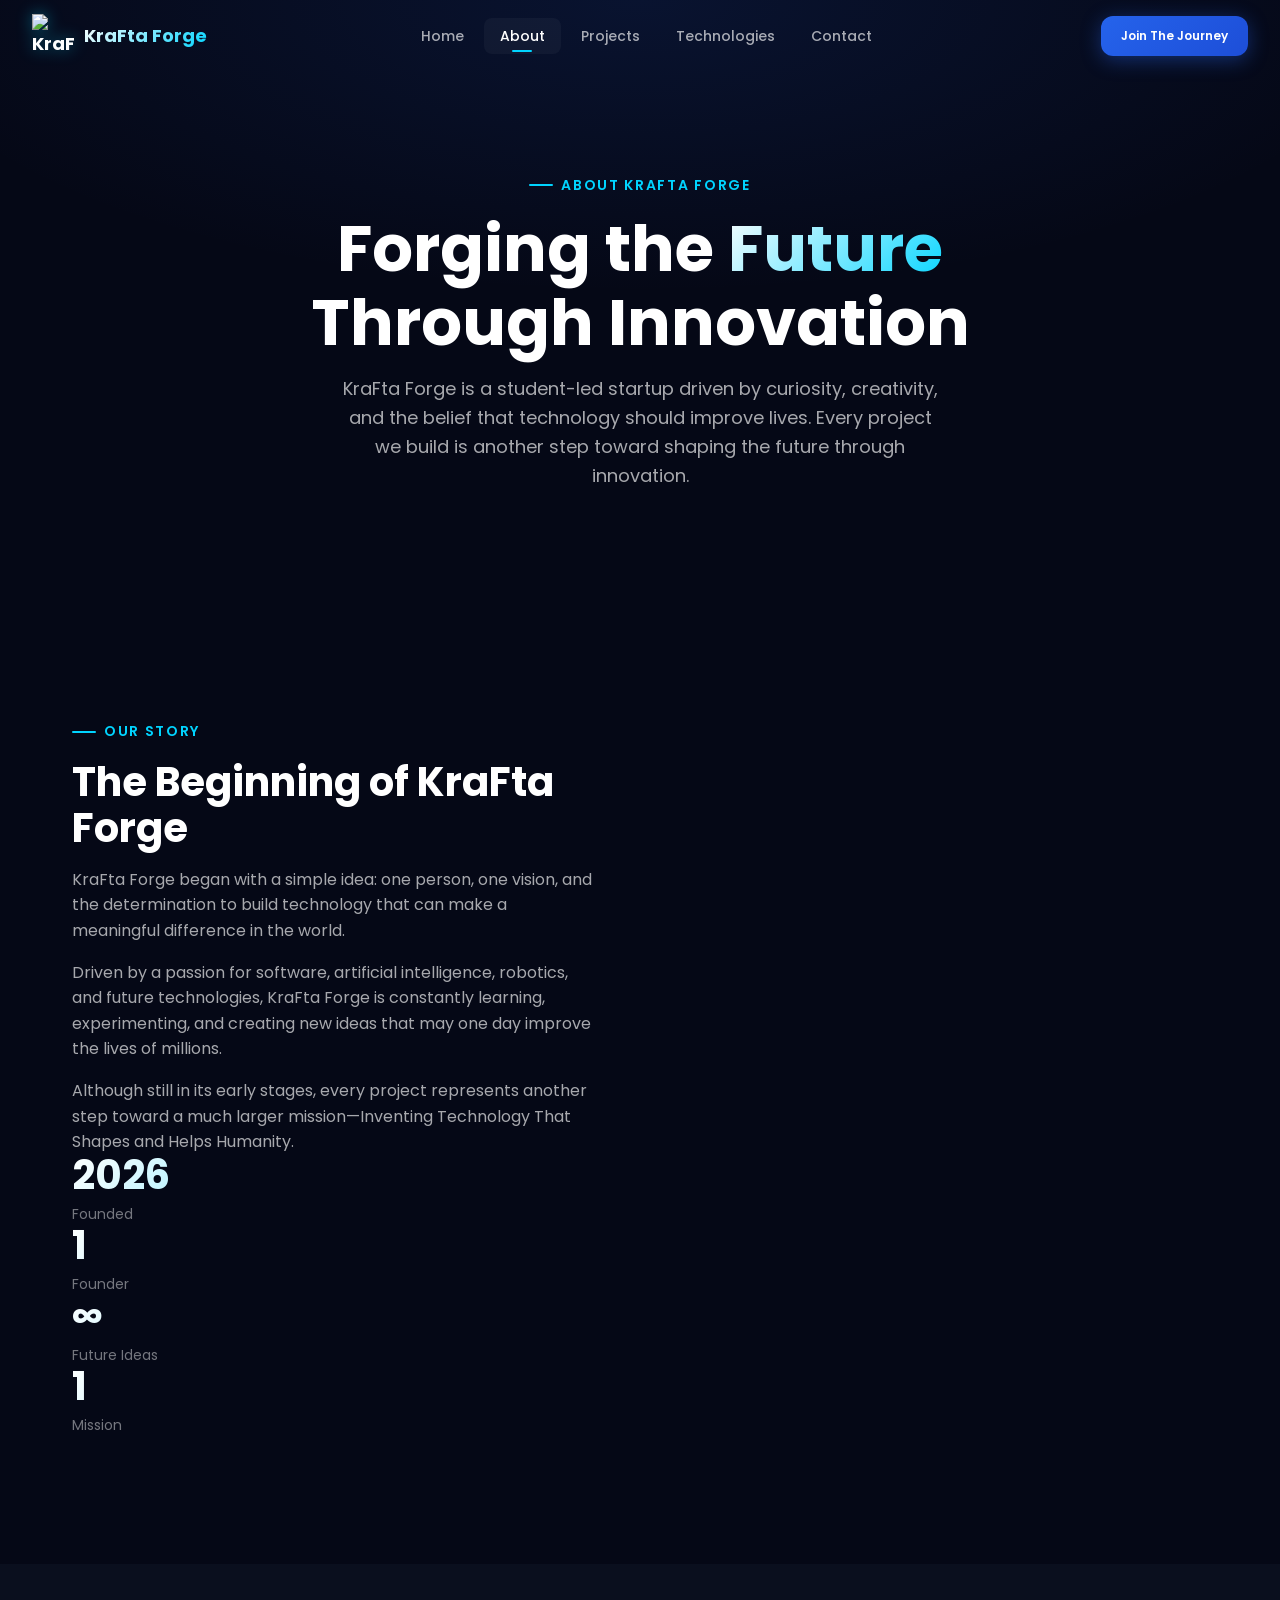
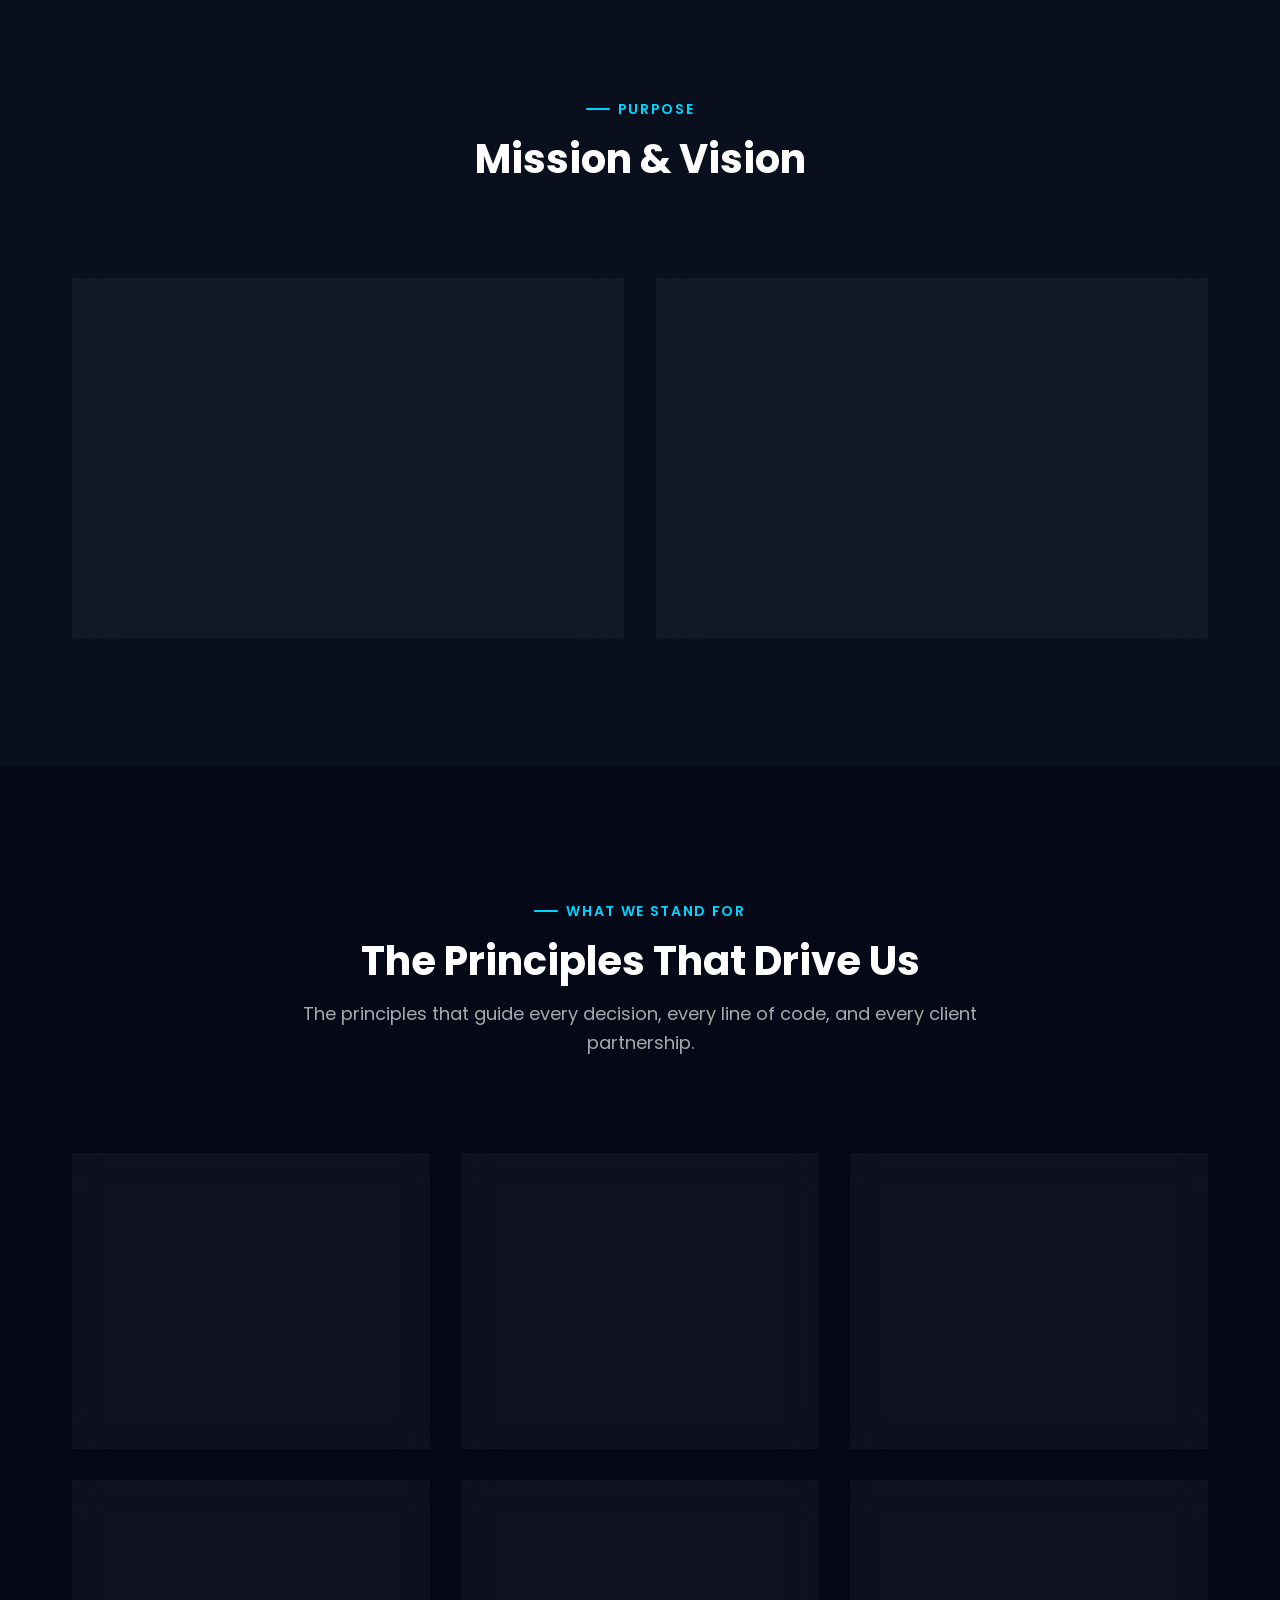
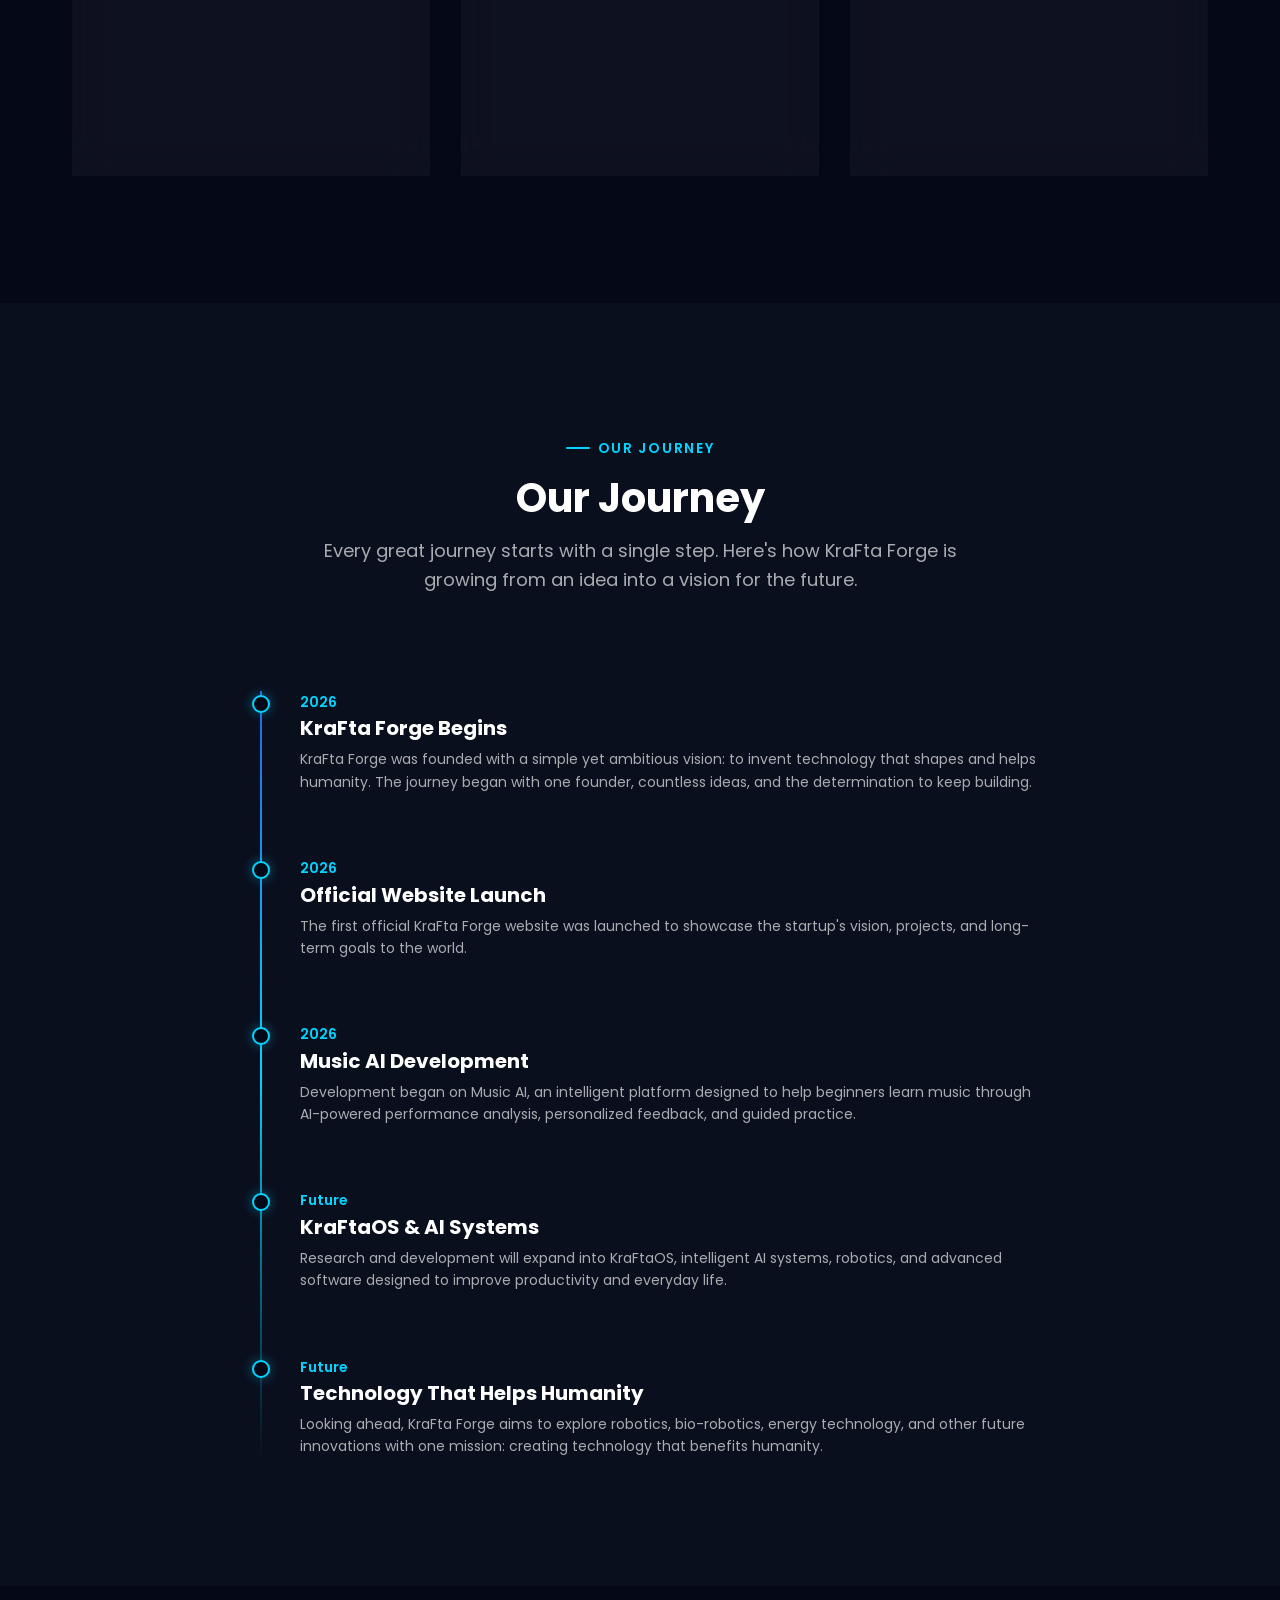
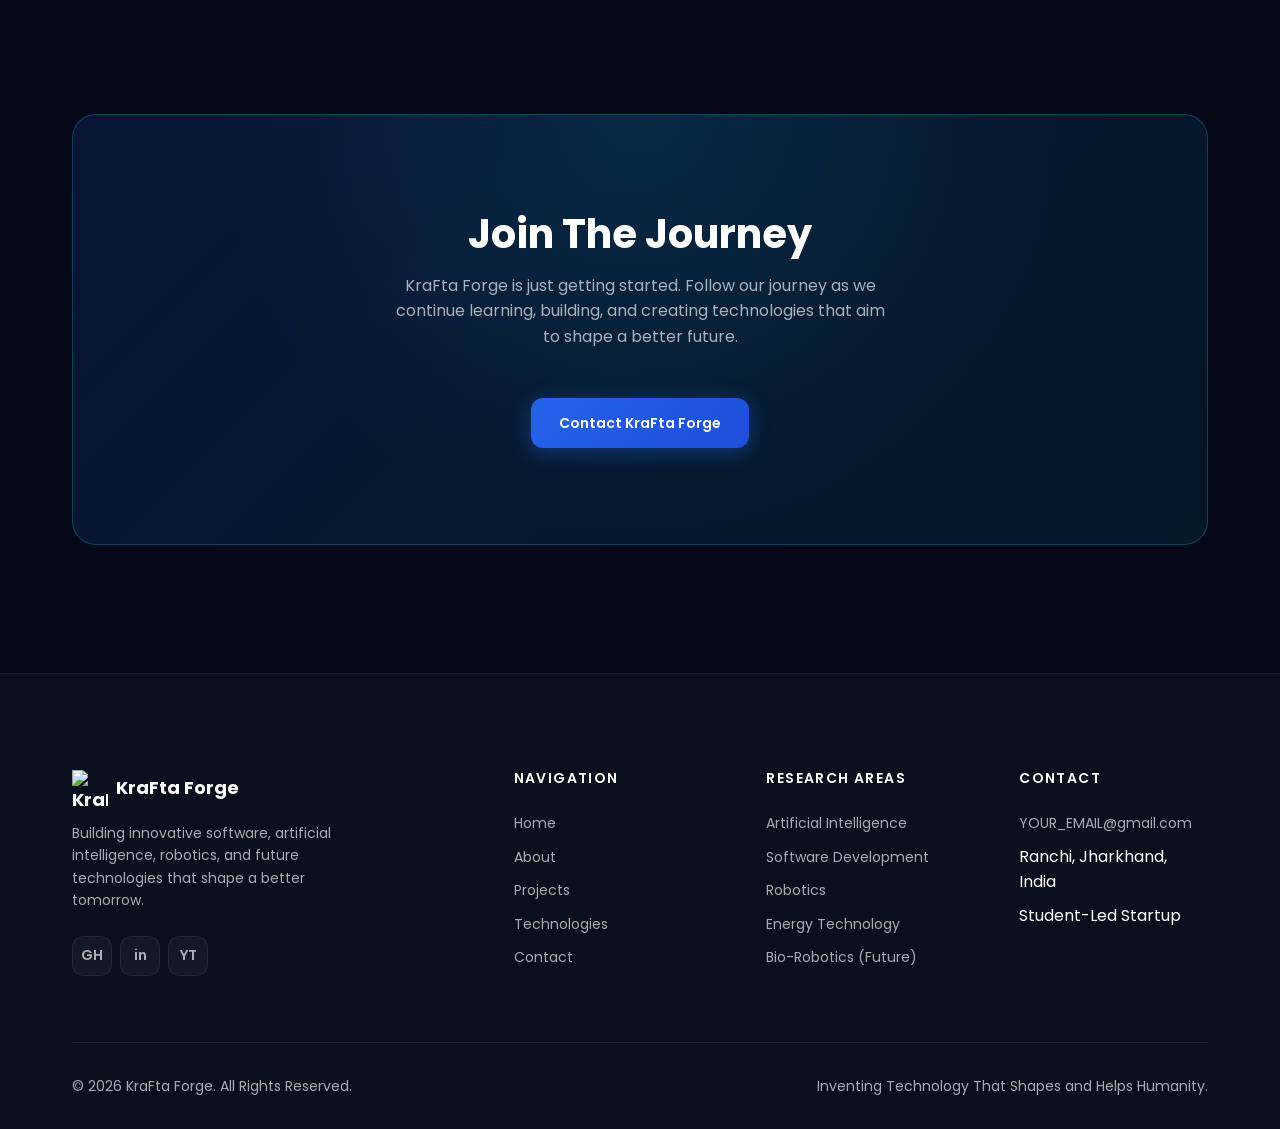
==== about.html @ c2e99515 "Add files via upload" ====
<!DOCTYPE html>
<html lang="en">
<head>
  <meta charset="UTF-8">
  <meta name="viewport" content="width=device-width, initial-scale=1.0">
  <meta name="description" content="Learn about KraFta Forge — our mission, vision, values, and the journey behind one of the most ambitious technology startups shaping the future.">
  <meta name="theme-color" content="#050816">
  <title>About Us — KraFta Forge</title>
  <link rel="preconnect" href="https://fonts.googleapis.com">
  <link rel="preconnect" href="https://fonts.gstatic.com" crossorigin>
  <link href="https://fonts.googleapis.com/css2?family=Poppins:wght@300;400;500;600;700;800&display=swap" rel="stylesheet">
  <link rel="icon" type="image/png" href="images/logo.png">
  <link rel="stylesheet" href="style.css">
</head>
<body class="no-scroll">

  <div class="loader" role="status" aria-label="Loading">
    <img src="images/logo.png" alt="" class="loader__logo" width="80" height="80">
    <div class="loader__bar"><div class="loader__bar-fill"></div></div>
    <span class="loader__text">Initializing</span>
  </div>

  <a href="#main-content" class="skip-link">Skip to main content</a>

  <header>
    <nav class="nav" aria-label="Main navigation">
      <div class="nav__inner">
        <a href="index.html" class="nav__logo" aria-label="KraFta Forge Home">
          <img src="images/logo.png" alt="KraFta Forge logo" width="44" height="44">
          <span class="nav__logo-text">KraFta Forge</span>
        </a>
        <ul class="nav__links" role="list">
          <li><a href="index.html" class="nav__link">Home</a></li>
          <li><a href="about.html" class="nav__link">About</a></li>
          <li><a href="projects.html" class="nav__link">Projects</a></li>
          <li><a href="technologies.html" class="nav__link">Technologies</a></li>
          <li><a href="contact.html" class="nav__link">Contact</a></li>
        </ul>
        <a href="contact.html" class="btn btn--primary btn--sm nav__cta">Join The Journey</a>
        <button class="nav__toggle" aria-label="Toggle navigation menu" aria-expanded="false">
          <span class="nav__toggle-bar"></span>
          <span class="nav__toggle-bar"></span>
          <span class="nav__toggle-bar"></span>
        </button>
      </div>
      <div class="nav__mobile" aria-hidden="true">
        <a href="index.html" class="nav__mobile-link">Home</a>
        <a href="about.html" class="nav__mobile-link">About</a>
        <a href="projects.html" class="nav__mobile-link">Projects</a>
        <a href="technologies.html" class="nav__mobile-link">Technologies</a>
        <a href="contact.html" class="nav__mobile-link">Contact</a>
      </div>
    </nav>
  </header>

  <main id="main-content">

    <!-- Page Hero -->
    <section class="page-hero">
      <div class="page-hero__bg" aria-hidden="true"></div>
      <div class="container">
        <span class="section-label reveal">About KraFta Forge</span>
        <h1 class="reveal">
Forging the <span class="text-gradient">Future</span><br>Through Innovation</h1>
        <p class="reveal">KraFta Forge is a student-led startup driven by curiosity, creativity, and the belief that technology should improve lives. Every project we build is another step toward shaping the future through innovation.</p>
      </div>
    </section>

    <!-- Company Story -->
    <section class="section">
      <div class="container">
        <div class="grid grid--2" style="align-items: center; gap: var(--space-4xl);">
          <div class="reveal-left">
            <span class="section-label">Our Story</span>
            <h2>The Beginning of KraFta Forge</h2>
            <p style="margin-top: var(--space-md);">
KraFta Forge began with a simple idea: one person, one vision, and the determination to build technology that can make a meaningful difference in the world.
</p>

<p style="margin-top: var(--space-md);">
Driven by a passion for software, artificial intelligence, robotics, and future technologies, KraFta Forge is constantly learning, experimenting, and creating new ideas that may one day improve the lives of millions.
</p>

<p style="margin-top: var(--space-md);">
Although still in its early stages, every project represents another step toward a much larger mission—Inventing Technology That Shapes and Helps Humanity.
</p>
          <div>
<div class="stat-item__value">2026</div>
<div class="stat-item__label">Founded</div>
</div>

<div>
<div class="stat-item__value">1</div>
<div class="stat-item__label">Founder</div>
</div>

<div>
<div class="stat-item__value">∞</div>
<div class="stat-item__label">Future Ideas</div>
</div>

<div>
<div class="stat-item__value">1</div>
<div class="stat-item__label">Mission</div>
</div>
              
                
    </section>

    <!-- Mission & Vision -->
    <section class="section" style="background: var(--color-bg-secondary);">
      <div class="container">
        <div class="section-header reveal">
          <span class="section-label">Purpose</span>
          <h2>Mission &amp; Vision</h2>
        </div>
        <div class="mission-vision">
          <article class="card mission-vision__item reveal reveal-delay-1">
            <div class="mission-vision__icon" aria-hidden="true">🎯</div>
            <h3 class="mission-vision__title">Our Mission</h3>
            <p class="card__text">To invent technology that shapes and helps humanity by creating innovative software, intelligent systems, robotics, and future technologies that solve real-world challenges.</p>
          </article>
          <article class="card mission-vision__item reveal reveal-delay-2">
            <div class="mission-vision__icon" aria-hidden="true">🔭</div>
            <h3 class="mission-vision__title">Our Vision</h3>
            <p class="card__text">To grow KraFta Forge into a globally recognized technology company that pioneers advancements in Artificial Intelligence, Robotics, Energy Technology, Bio-Robotics, and other future innovations.</p>
          </article>
        </div>
      </div>
    </section>

    <!-- Core Values -->
    <section class="section">
      <div class="container">
        <div class="section-header reveal">
          <span class="section-label">What We Stand For</span>
          <h2>The Principles That Drive Us</h2>
          <p>The principles that guide every decision, every line of code, and every client partnership.</p>
        </div>
        <div class="values-grid">

  <article class="card value-item reveal reveal-delay-1">
    <div class="value-item__number">01</div>
    <h3 class="value-item__title">Innovation</h3>
    <p class="value-item__text">
      We constantly explore new ideas, technologies, and creative solutions to build a better future.
    </p>
  </article>

  <article class="card value-item reveal reveal-delay-2">
    <div class="value-item__number">02</div>
    <h3 class="value-item__title">Continuous Learning</h3>
    <p class="value-item__text">
      Every challenge is an opportunity to learn. We believe growth comes through curiosity, experimentation, and never stopping the pursuit of knowledge.
    </p>
  </article>

  <article class="card value-item reveal reveal-delay-3">
    <div class="value-item__number">03</div>
    <h3 class="value-item__title">Creativity</h3>
    <p class="value-item__text">
      Great inventions begin with imagination. We embrace creativity to transform ambitious ideas into meaningful technology.
    </p>
  </article>

  <article class="card value-item reveal reveal-delay-1">
    <div class="value-item__number">04</div>
    <h3 class="value-item__title">Helping Humanity</h3>
    <p class="value-item__text">
      Our mission is to create technology that improves lives and contributes to a better future for people around the world.
    </p>
  </article>

  <article class="card value-item reveal reveal-delay-2">
    <div class="value-item__number">05</div>
    <h3 class="value-item__title">Integrity</h3>
    <p class="value-item__text">
      We believe trust is built through honesty, responsibility, and staying true to our values in everything we create.
    </p>
  </article>

  <article class="card value-item reveal reveal-delay-3">
    <div class="value-item__number">06</div>
    <h3 class="value-item__title">Never Stop Building</h3>
    <p class="value-item__text">
      Every project is another step toward our vision. We continue building, improving, and innovating because the journey of invention never truly ends.
    </p>
  </article>

</div>
      </div>
    </section>

    <!-- Timeline -->
    <section class="section" style="background: var(--color-bg-secondary);">
      <div class="container">
        <div class="section-header reveal">
          <span class="section-label">Our Journey</span>
          <h2>Our Journey</h2>
          <p>Every great journey starts with a single step. Here's how KraFta Forge is growing from an idea into a vision for the future.</p>
        </div>
        <div class="timeline">

  <article class="timeline__item reveal">
    <div class="timeline__dot" aria-hidden="true"></div>
    <div class="timeline__year">2026</div>
    <h3 class="timeline__title">KraFta Forge Begins</h3>
    <p class="timeline__text">
      KraFta Forge was founded with a simple yet ambitious vision: to invent technology that shapes and helps humanity. The journey began with one founder, countless ideas, and the determination to keep building.
    </p>
  </article>

  <article class="timeline__item reveal reveal-delay-1">
    <div class="timeline__dot" aria-hidden="true"></div>
    <div class="timeline__year">2026</div>
    <h3 class="timeline__title">Official Website Launch</h3>
    <p class="timeline__text">
      The first official KraFta Forge website was launched to showcase the startup's vision, projects, and long-term goals to the world.
    </p>
  </article>

  <article class="timeline__item reveal reveal-delay-2">
    <div class="timeline__dot" aria-hidden="true"></div>
    <div class="timeline__year">2026</div>
    <h3 class="timeline__title">Music AI Development</h3>
    <p class="timeline__text">
      Development began on Music AI, an intelligent platform designed to help beginners learn music through AI-powered performance analysis, personalized feedback, and guided practice.
    </p>
  </article>

  <article class="timeline__item reveal reveal-delay-3">
    <div class="timeline__dot" aria-hidden="true"></div>
    <div class="timeline__year">Future</div>
    <h3 class="timeline__title">KraFtaOS & AI Systems</h3>
    <p class="timeline__text">
      Research and development will expand into KraFtaOS, intelligent AI systems, robotics, and advanced software designed to improve productivity and everyday life.
    </p>
  </article>

  <article class="timeline__item reveal reveal-delay-4">
    <div class="timeline__dot" aria-hidden="true"></div>
    <div class="timeline__year">Future</div>
    <h3 class="timeline__title">Technology That Helps Humanity</h3>
    <p class="timeline__text">
      Looking ahead, KraFta Forge aims to explore robotics, bio-robotics, energy technology, and other future innovations with one mission: creating technology that benefits humanity.
    </p>
  </article>

</div>
      </div>
    </section>

    <!-- CTA -->
    <section class="section">
      <div class="container">
        <div class="cta-banner reveal-scale">
          <h2>Join The Journey</h2>
          <p>KraFta Forge is just getting started. Follow our journey as we continue learning, building, and creating technologies that aim to shape a better future.</p>
          <a href="contact.html" class="btn btn--primary">Contact KraFta Forge</a>
        </div>
      </div>
    </section>

  </main>

  <footer class="footer">
  <div class="container">

    <div class="footer__grid">

      <!-- Brand -->
      <div class="footer__brand">
        <a href="index.html" class="footer__logo">
          <img src="images/logo.png" alt="KraFta Forge Logo" width="36" height="36">
          KraFta Forge
        </a>

        <p>
          Building innovative software, artificial intelligence, robotics,
          and future technologies that shape a better tomorrow.
        </p>

        <div class="footer__social">
          <a href="#" class="footer__social-link" aria-label="GitHub">GH</a>
          <a href="#" class="footer__social-link" aria-label="LinkedIn">in</a>
          <a href="#" class="footer__social-link" aria-label="YouTube">YT</a>
        </div>
      </div>

      <!-- Navigation -->
      <div>
        <h4 class="footer__heading">Navigation</h4>

        <ul class="footer__links" role="list">
          <li><a href="index.html">Home</a></li>
          <li><a href="about.html">About</a></li>
          <li><a href="projects.html">Projects</a></li>
          <li><a href="technologies.html">Technologies</a></li>
          <li><a href="contact.html">Contact</a></li>
        </ul>
      </div>

      <!-- Research Areas -->
      <div>
        <h4 class="footer__heading">Research Areas</h4>

        <ul class="footer__links" role="list">
          <li><a href="technologies.html">Artificial Intelligence</a></li>
          <li><a href="technologies.html">Software Development</a></li>
          <li><a href="technologies.html">Robotics</a></li>
          <li><a href="technologies.html">Energy Technology</a></li>
          <li><a href="technologies.html">Bio-Robotics (Future)</a></li>
        </ul>
      </div>

      <!-- Contact -->
      <div>
        <h4 class="footer__heading">Contact</h4>

        <ul class="footer__links" role="list">
          <li>
            <a href="mailto:YOUR_EMAIL@gmail.com">
              YOUR_EMAIL@gmail.com
            </a>
          </li>

          <li>Ranchi, Jharkhand, India</li>

          <li>Student-Led Startup</li>
        </ul>
      </div>

    </div>

    <div class="footer__bottom">

      <p>
        © 2026 KraFta Forge. All Rights Reserved.
      </p>

      <p>
        Inventing Technology That Shapes and Helps Humanity.
      </p>

    </div>

  </div>
</footer>

  <button class="back-to-top" aria-label="Back to top">
    <svg viewBox="0 0 24 24" fill="none" stroke="currentColor" stroke-width="2" aria-hidden="true">
      <path d="M18 15l-6-6-6 6"/>
    </svg>
  </button>

  <script src="script.js"></script>
</body>
</html>
---- style.css ----
/* ==========================================================================
   KraFta Forge — Global Stylesheet
   Dark futuristic theme · Glassmorphism · CSS Variables
   ========================================================================== */

/* --------------------------------------------------------------------------
   CSS Custom Properties
   -------------------------------------------------------------------------- */
:root {
  /* Colors */
  --color-primary: #2563EB;
  --color-primary-light: #3B82F6;
  --color-primary-dark: #1D4ED8;
  --color-accent: #00D4FF;
  --color-accent-glow: rgba(0, 212, 255, 0.4);
  --color-bg: #050816;
  --color-bg-secondary: #0a0f1e;
  --color-bg-tertiary: #111827;
  --color-surface: rgba(255, 255, 255, 0.04);
  --color-surface-hover: rgba(255, 255, 255, 0.08);
  --color-border: rgba(255, 255, 255, 0.08);
  --color-border-accent: rgba(0, 212, 255, 0.25);
  --color-text: #FFFFFF;
  --color-text-muted: rgba(255, 255, 255, 0.65);
  --color-text-subtle: rgba(255, 255, 255, 0.45);
  --color-success: #10B981;
  --color-error: #EF4444;

  /* Typography */
  --font-family: 'Poppins', -apple-system, BlinkMacSystemFont, 'Segoe UI', sans-serif;
  --font-size-xs: 0.75rem;
  --font-size-sm: 0.875rem;
  --font-size-base: 1rem;
  --font-size-lg: 1.125rem;
  --font-size-xl: 1.25rem;
  --font-size-2xl: 1.5rem;
  --font-size-3xl: 2rem;
  --font-size-4xl: 2.5rem;
  --font-size-5xl: 3.5rem;
  --font-size-6xl: 4.5rem;
  --line-height-tight: 1.15;
  --line-height-normal: 1.6;
  --line-height-relaxed: 1.75;

  /* Spacing */
  --space-xs: 0.25rem;
  --space-sm: 0.5rem;
  --space-md: 1rem;
  --space-lg: 1.5rem;
  --space-xl: 2rem;
  --space-2xl: 3rem;
  --space-3xl: 4rem;
  --space-4xl: 6rem;
  --space-5xl: 8rem;

  /* Layout */
  --container-max: 1200px;
  --container-wide: 1400px;
  --nav-height: 72px;
  --border-radius-sm: 8px;
  --border-radius-md: 12px;
  --border-radius-lg: 16px;
  --border-radius-xl: 24px;
  --border-radius-full: 9999px;

  /* Effects */
  --shadow-sm: 0 2px 8px rgba(0, 0, 0, 0.3);
  --shadow-md: 0 8px 32px rgba(0, 0, 0, 0.4);
  --shadow-lg: 0 16px 64px rgba(0, 0, 0, 0.5);
  --shadow-glow: 0 0 40px rgba(37, 99, 235, 0.3);
  --shadow-glow-accent: 0 0 40px rgba(0, 212, 255, 0.25);
  --glass-bg: rgba(255, 255, 255, 0.04);
  --glass-border: rgba(255, 255, 255, 0.1);
  --glass-blur: blur(20px);

  /* Transitions */
  --transition-fast: 150ms ease;
  --transition-base: 300ms ease;
  --transition-slow: 500ms ease;
  --transition-spring: 500ms cubic-bezier(0.34, 1.56, 0.64, 1);

  /* Z-index layers */
  --z-loading: 9999;
  --z-nav: 1000;
  --z-back-to-top: 900;
  --z-overlay: 800;
}

/* --------------------------------------------------------------------------
   Reset & Base
   -------------------------------------------------------------------------- */
*,
*::before,
*::after {
  box-sizing: border-box;
  margin: 0;
  padding: 0;
}

html {
  scroll-behavior: smooth;
  scroll-padding-top: var(--nav-height);
  font-size: 16px;
  -webkit-font-smoothing: antialiased;
  -moz-osx-font-smoothing: grayscale;
}

body {
  font-family: var(--font-family);
  font-size: var(--font-size-base);
  line-height: var(--line-height-normal);
  color: var(--color-text);
  background-color: var(--color-bg);
  overflow-x: hidden;
  min-height: 100vh;
}

body.no-scroll {
  overflow: hidden;
}

img {
  max-width: 100%;
  height: auto;
  display: block;
}

a {
  color: inherit;
  text-decoration: none;
  transition: color var(--transition-fast);
}

ul,
ol {
  list-style: none;
}

button {
  font-family: inherit;
  cursor: pointer;
  border: none;
  background: none;
}

input,
textarea,
select {
  font-family: inherit;
  font-size: inherit;
}

/* Custom Scrollbar */
::-webkit-scrollbar {
  width: 8px;
}

::-webkit-scrollbar-track {
  background: var(--color-bg-secondary);
}

::-webkit-scrollbar-thumb {
  background: linear-gradient(180deg, var(--color-primary), var(--color-accent));
  border-radius: var(--border-radius-full);
}

::-webkit-scrollbar-thumb:hover {
  background: var(--color-accent);
}

/* Firefox scrollbar */
* {
  scrollbar-width: thin;
  scrollbar-color: var(--color-primary) var(--color-bg-secondary);
}

/* Selection */
::selection {
  background: var(--color-primary);
  color: var(--color-text);
}

/* Focus visible for accessibility */
:focus-visible {
  outline: 2px solid var(--color-accent);
  outline-offset: 3px;
}

/* Skip link for accessibility */
.skip-link {
  position: absolute;
  top: -100%;
  left: var(--space-md);
  z-index: 10000;
  padding: var(--space-sm) var(--space-md);
  background: var(--color-primary);
  color: var(--color-text);
  border-radius: var(--border-radius-sm);
  font-weight: 600;
  transition: top var(--transition-fast);
}

.skip-link:focus {
  top: var(--space-md);
}

/* --------------------------------------------------------------------------
   Typography
   -------------------------------------------------------------------------- */
h1, h2, h3, h4, h5, h6 {
  line-height: var(--line-height-tight);
  font-weight: 700;
}

h1 { font-size: clamp(2.5rem, 5vw, var(--font-size-6xl)); }
h2 { font-size: clamp(2rem, 4vw, var(--font-size-4xl)); }
h3 { font-size: clamp(1.25rem, 2.5vw, var(--font-size-2xl)); }
h4 { font-size: var(--font-size-xl); }

p {
  color: var(--color-text-muted);
}

.text-gradient {
  background: linear-gradient(135deg, var(--color-text) 0%, var(--color-accent) 100%);
  -webkit-background-clip: text;
  -webkit-text-fill-color: transparent;
  background-clip: text;
}

.text-accent {
  color: var(--color-accent);
}

.text-muted {
  color: var(--color-text-muted);
}

.section-label {
  display: inline-flex;
  align-items: center;
  gap: var(--space-sm);
  font-size: var(--font-size-sm);
  font-weight: 600;
  text-transform: uppercase;
  letter-spacing: 0.12em;
  color: var(--color-accent);
  margin-bottom: var(--space-md);
}

.section-label::before {
  content: '';
  width: 24px;
  height: 2px;
  background: var(--color-accent);
  border-radius: var(--border-radius-full);
}

/* --------------------------------------------------------------------------
   Layout Utilities
   -------------------------------------------------------------------------- */
.container {
  width: 100%;
  max-width: var(--container-max);
  margin: 0 auto;
  padding: 0 var(--space-xl);
}

.container--wide {
  max-width: var(--container-wide);
}

.section {
  padding: var(--space-5xl) 0;
  position: relative;
}

.section--alt {
  background: var(--color-bg-secondary);
}

.section-header {
  text-align: center;
  max-width: 700px;
  margin: 0 auto var(--space-4xl);
}

.section-header p {
  margin-top: var(--space-md);
  font-size: var(--font-size-lg);
}

.grid {
  display: grid;
  gap: var(--space-xl);
}

.grid--2 { grid-template-columns: repeat(2, 1fr); }
.grid--3 { grid-template-columns: repeat(3, 1fr); }
.grid--4 { grid-template-columns: repeat(4, 1fr); }

.flex {
  display: flex;
}

.flex-center {
  display: flex;
  align-items: center;
  justify-content: center;
}

.mt-xl {
  margin-top: var(--space-3xl);
}

.flex-between {
  display: flex;
  align-items: center;
  justify-content: space-between;
}

/* --------------------------------------------------------------------------
   Loading Screen
   -------------------------------------------------------------------------- */
.loader {
  position: fixed;
  inset: 0;
  z-index: var(--z-loading);
  display: flex;
  flex-direction: column;
  align-items: center;
  justify-content: center;
  gap: var(--space-xl);
  background: var(--color-bg);
  transition: opacity 0.6s ease, visibility 0.6s ease;
}

.loader.hidden {
  opacity: 0;
  visibility: hidden;
  pointer-events: none;
}

.loader__logo {
  width: 80px;
  height: 80px;
  object-fit: contain;
  animation: loaderPulse 1.5s ease-in-out infinite;
}

.loader__bar {
  width: 200px;
  height: 3px;
  background: var(--color-surface);
  border-radius: var(--border-radius-full);
  overflow: hidden;
}

.loader__bar-fill {
  height: 100%;
  width: 0%;
  background: linear-gradient(90deg, var(--color-primary), var(--color-accent));
  border-radius: var(--border-radius-full);
  animation: loaderFill 1.2s ease forwards;
}

.loader__text {
  font-size: var(--font-size-sm);
  color: var(--color-text-subtle);
  letter-spacing: 0.2em;
  text-transform: uppercase;
}

@keyframes loaderPulse {
  0%, 100% { transform: scale(1); opacity: 1; }
  50% { transform: scale(1.08); opacity: 0.85; }
}

@keyframes loaderFill {
  to { width: 100%; }
}

/* --------------------------------------------------------------------------
   Navigation
   -------------------------------------------------------------------------- */
.nav {
  position: fixed;
  top: 0;
  left: 0;
  right: 0;
  z-index: var(--z-nav);
  height: var(--nav-height);
  transition: background var(--transition-base), box-shadow var(--transition-base),
              backdrop-filter var(--transition-base);
}

.nav.scrolled {
  background: rgba(5, 8, 22, 0.85);
  backdrop-filter: var(--glass-blur);
  -webkit-backdrop-filter: var(--glass-blur);
  border-bottom: 1px solid var(--color-border);
  box-shadow: var(--shadow-sm);
}

.nav__inner {
  display: flex;
  align-items: center;
  justify-content: space-between;
  height: 100%;
  max-width: var(--container-wide);
  margin: 0 auto;
  padding: 0 var(--space-xl);
}

.nav__logo {
  display: flex;
  align-items: center;
  gap: var(--space-sm);
  font-weight: 700;
  font-size: var(--font-size-lg);
  z-index: 10;
}

.nav__logo img {
  width: 44px;
  height: 44px;
  object-fit: contain;
  filter: drop-shadow(0 0 8px var(--color-accent-glow));
  transition: transform var(--transition-base);
}

.nav__logo:hover img {
  transform: scale(1.05);
}

.nav__logo-text {
  background: linear-gradient(135deg, var(--color-text), var(--color-accent));
  -webkit-background-clip: text;
  -webkit-text-fill-color: transparent;
  background-clip: text;
}

.nav__links {
  display: flex;
  align-items: center;
  gap: var(--space-xs);
}

.nav__link {
  position: relative;
  padding: var(--space-sm) var(--space-md);
  font-size: var(--font-size-sm);
  font-weight: 500;
  color: var(--color-text-muted);
  border-radius: var(--border-radius-sm);
  transition: color var(--transition-fast), background var(--transition-fast);
}

.nav__link:hover,
.nav__link.active {
  color: var(--color-text);
}

.nav__link.active {
  background: var(--color-surface);
}

.nav__link::after {
  content: '';
  position: absolute;
  bottom: 2px;
  left: 50%;
  transform: translateX(-50%) scaleX(0);
  width: 20px;
  height: 2px;
  background: var(--color-accent);
  border-radius: var(--border-radius-full);
  transition: transform var(--transition-base);
}

.nav__link:hover::after,
.nav__link.active::after {
  transform: translateX(-50%) scaleX(1);
}

.nav__cta {
  margin-left: var(--space-md);
}

/* Mobile menu toggle */
.nav__toggle {
  display: none;
  flex-direction: column;
  justify-content: center;
  gap: 5px;
  width: 40px;
  height: 40px;
  padding: var(--space-sm);
  z-index: 10;
  border-radius: var(--border-radius-sm);
  transition: background var(--transition-fast);
}

.nav__toggle:hover {
  background: var(--color-surface);
}

.nav__toggle-bar {
  display: block;
  width: 100%;
  height: 2px;
  background: var(--color-text);
  border-radius: var(--border-radius-full);
  transition: transform var(--transition-base), opacity var(--transition-base);
}

.nav__toggle.active .nav__toggle-bar:nth-child(1) {
  transform: translateY(7px) rotate(45deg);
}

.nav__toggle.active .nav__toggle-bar:nth-child(2) {
  opacity: 0;
}

.nav__toggle.active .nav__toggle-bar:nth-child(3) {
  transform: translateY(-7px) rotate(-45deg);
}

/* Mobile navigation overlay */
.nav__mobile {
  display: none;
  position: fixed;
  inset: 0;
  z-index: 9;
  background: rgba(5, 8, 22, 0.97);
  backdrop-filter: blur(30px);
  -webkit-backdrop-filter: blur(30px);
  flex-direction: column;
  align-items: center;
  justify-content: center;
  gap: var(--space-lg);
  opacity: 0;
  visibility: hidden;
  transition: opacity var(--transition-base), visibility var(--transition-base);
}

.nav__mobile.open {
  opacity: 1;
  visibility: visible;
}

.nav__mobile-link {
  font-size: var(--font-size-2xl);
  font-weight: 600;
  color: var(--color-text-muted);
  transition: color var(--transition-fast);
  padding: var(--space-sm) var(--space-xl);
}

.nav__mobile-link:hover,
.nav__mobile-link.active {
  color: var(--color-accent);
}

/* --------------------------------------------------------------------------
   Buttons
   -------------------------------------------------------------------------- */
.btn {
  display: inline-flex;
  align-items: center;
  justify-content: center;
  gap: var(--space-sm);
  padding: 0.875rem 1.75rem;
  font-size: var(--font-size-sm);
  font-weight: 600;
  border-radius: var(--border-radius-md);
  transition: all var(--transition-base);
  position: relative;
  overflow: hidden;
  white-space: nowrap;
}

.btn::before {
  content: '';
  position: absolute;
  inset: 0;
  background: linear-gradient(135deg, transparent 40%, rgba(255,255,255,0.1) 50%, transparent 60%);
  transform: translateX(-100%);
  transition: transform 0.6s ease;
}

.btn:hover::before {
  transform: translateX(100%);
}

.btn--primary {
  background: linear-gradient(135deg, var(--color-primary), var(--color-primary-dark));
  color: var(--color-text);
  box-shadow: 0 4px 20px rgba(37, 99, 235, 0.4);
}

.btn--primary:hover {
  transform: translateY(-2px);
  box-shadow: 0 8px 30px rgba(37, 99, 235, 0.5);
}

.btn--outline {
  background: transparent;
  color: var(--color-text);
  border: 1px solid var(--color-border-accent);
}

.btn--outline:hover {
  background: var(--color-surface);
  border-color: var(--color-accent);
  transform: translateY(-2px);
  box-shadow: var(--shadow-glow-accent);
}

.btn--ghost {
  background: var(--color-surface);
  color: var(--color-text);
  border: 1px solid var(--color-border);
}

.btn--ghost:hover {
  background: var(--color-surface-hover);
  border-color: var(--color-border-accent);
}

.btn--sm {
  padding: 0.625rem 1.25rem;
  font-size: var(--font-size-xs);
}

.btn__icon {
  width: 18px;
  height: 18px;
  transition: transform var(--transition-base);
}

.btn:hover .btn__icon {
  transform: translateX(3px);
}

/* --------------------------------------------------------------------------
   Hero Section
   -------------------------------------------------------------------------- */
.hero {
  min-height: 100vh;
  display: flex;
  align-items: center;
  position: relative;
  padding-top: var(--nav-height);
  overflow: hidden;
}

.hero__bg {
  position: absolute;
  inset: 0;
  pointer-events: none;
}

.hero__grid {
  position: absolute;
  inset: 0;
  background-image:
    linear-gradient(rgba(37, 99, 235, 0.05) 1px, transparent 1px),
    linear-gradient(90deg, rgba(37, 99, 235, 0.05) 1px, transparent 1px);
  background-size: 60px 60px;
  mask-image: radial-gradient(ellipse 80% 60% at 50% 50%, black 20%, transparent 70%);
  -webkit-mask-image: radial-gradient(ellipse 80% 60% at 50% 50%, black 20%, transparent 70%);
}

.hero__orb {
  position: absolute;
  border-radius: 50%;
  filter: blur(80px);
  animation: orbFloat 8s ease-in-out infinite;
}

.hero__orb--1 {
  width: 500px;
  height: 500px;
  background: rgba(37, 99, 235, 0.15);
  top: -10%;
  right: -5%;
  animation-delay: 0s;
}

.hero__orb--2 {
  width: 400px;
  height: 400px;
  background: rgba(0, 212, 255, 0.1);
  bottom: 10%;
  left: -10%;
  animation-delay: -4s;
}

.hero__orb--3 {
  width: 300px;
  height: 300px;
  background: rgba(37, 99, 235, 0.08);
  top: 40%;
  left: 40%;
  animation-delay: -2s;
}

@keyframes orbFloat {
  0%, 100% { transform: translate(0, 0) scale(1); }
  33% { transform: translate(30px, -20px) scale(1.05); }
  66% { transform: translate(-20px, 15px) scale(0.95); }
}

.hero__content {
  position: relative;
  z-index: 1;
  max-width: 800px;
}

.hero__badge {
  display: inline-flex;
  align-items: center;
  gap: var(--space-sm);
  padding: var(--space-sm) var(--space-md);
  background: var(--glass-bg);
  border: 1px solid var(--color-border-accent);
  border-radius: var(--border-radius-full);
  font-size: var(--font-size-sm);
  color: var(--color-accent);
  margin-bottom: var(--space-xl);
  backdrop-filter: var(--glass-blur);
  animation: fadeInUp 0.8s ease forwards;
}

.hero__badge-dot {
  width: 8px;
  height: 8px;
  background: var(--color-accent);
  border-radius: 50%;
  animation: pulse 2s ease infinite;
}

@keyframes pulse {
  0%, 100% { opacity: 1; transform: scale(1); }
  50% { opacity: 0.5; transform: scale(0.8); }
}

.hero__title {
  margin-bottom: var(--space-lg);
  animation: fadeInUp 0.8s ease 0.1s both;
}

.hero__subtitle {
  font-size: clamp(1rem, 2vw, var(--font-size-xl));
  color: var(--color-text-muted);
  margin-bottom: var(--space-2xl);
  max-width: 600px;
  line-height: var(--line-height-relaxed);
  animation: fadeInUp 0.8s ease 0.2s both;
}

.hero__actions {
  display: flex;
  flex-wrap: wrap;
  gap: var(--space-md);
  animation: fadeInUp 0.8s ease 0.3s both;
}

.hero__stats {
  display: flex;
  flex-wrap: wrap;
  gap: var(--space-2xl);
  margin-top: var(--space-4xl);
  padding-top: var(--space-2xl);
  border-top: 1px solid var(--color-border);
  animation: fadeInUp 0.8s ease 0.4s both;
}

.hero__stat-value {
  font-size: var(--font-size-3xl);
  font-weight: 700;
  color: var(--color-text);
  line-height: 1;
}

.hero__stat-value span {
  color: var(--color-accent);
}

.hero__stat-label {
  font-size: var(--font-size-sm);
  color: var(--color-text-subtle);
  margin-top: var(--space-xs);
}

/* Page hero (inner pages) */
.page-hero {
  padding: calc(var(--nav-height) + var(--space-4xl)) 0 var(--space-4xl);
  text-align: center;
  position: relative;
  overflow: hidden;
}

.page-hero__bg {
  position: absolute;
  inset: 0;
  background: radial-gradient(ellipse 60% 50% at 50% 0%, rgba(37, 99, 235, 0.12), transparent);
  pointer-events: none;
}

.page-hero h1 {
  margin-bottom: var(--space-md);
}

.page-hero .section-label,
.page-hero h1,
.page-hero p {
  animation: fadeInUp 0.8s ease both;
}

.page-hero h1 { animation-delay: 0.1s; }
.page-hero p { animation-delay: 0.2s; }

.page-hero p {
  font-size: var(--font-size-lg);
  max-width: 600px;
  margin: 0 auto;
}

/* --------------------------------------------------------------------------
   Glass Cards
   -------------------------------------------------------------------------- */
.card {
  background: var(--glass-bg);
  border: 1px solid var(--glass-border);
  border-radius: var(--border-radius-lg);
  padding: var(--space-2xl);
  backdrop-filter: var(--glass-blur);
  -webkit-backdrop-filter: var(--glass-blur);
  transition: transform var(--transition-base), border-color var(--transition-base),
              box-shadow var(--transition-base);
  position: relative;
  overflow: hidden;
}

.card::before {
  content: '';
  position: absolute;
  top: 0;
  left: 0;
  right: 0;
  height: 1px;
  background: linear-gradient(90deg, transparent, rgba(0, 212, 255, 0.3), transparent);
  opacity: 0;
  transition: opacity var(--transition-base);
}

.card:hover {
  transform: translateY(-4px);
  border-color: var(--color-border-accent);
  box-shadow: var(--shadow-glow-accent);
}

.card:hover::before {
  opacity: 1;
}

.card__icon {
  width: 52px;
  height: 52px;
  display: flex;
  align-items: center;
  justify-content: center;
  background: linear-gradient(135deg, rgba(37, 99, 235, 0.2), rgba(0, 212, 255, 0.1));
  border: 1px solid var(--color-border-accent);
  border-radius: var(--border-radius-md);
  margin-bottom: var(--space-lg);
  font-size: var(--font-size-2xl);
}

.card__title {
  font-size: var(--font-size-xl);
  margin-bottom: var(--space-sm);
}

.card__text {
  font-size: var(--font-size-sm);
  line-height: var(--line-height-relaxed);
}

.card__tag {
  display: inline-block;
  padding: var(--space-xs) var(--space-sm);
  background: rgba(37, 99, 235, 0.15);
  border: 1px solid rgba(37, 99, 235, 0.3);
  border-radius: var(--border-radius-full);
  font-size: var(--font-size-xs);
  color: var(--color-accent);
  margin-top: var(--space-md);
}

/* Tech card variant */
.tech-card__stack {
  display: flex;
  flex-wrap: wrap;
  gap: var(--space-xs);
  margin-top: var(--space-md);
}

.tech-card__stack span {
  padding: 2px var(--space-sm);
  background: var(--color-surface);
  border-radius: var(--border-radius-sm);
  font-size: var(--font-size-xs);
  color: var(--color-text-subtle);
}

/* Project card variant */
.project-card {
  display: flex;
  flex-direction: column;
}

.project-card__image {
  height: 200px;
  border-radius: var(--border-radius-md);
  margin-bottom: var(--space-lg);
  background: linear-gradient(135deg, rgba(37, 99, 235, 0.2), rgba(0, 212, 255, 0.1));
  display: flex;
  align-items: center;
  justify-content: center;
  font-size: 3rem;
  position: relative;
  overflow: hidden;
}

.project-card__image::after {
  content: '';
  position: absolute;
  inset: 0;
  background: linear-gradient(180deg, transparent 50%, rgba(5, 8, 22, 0.8));
}

.project-card__meta {
  display: flex;
  gap: var(--space-sm);
  margin-bottom: var(--space-sm);
}

.project-card__status {
  font-size: var(--font-size-xs);
  font-weight: 600;
  text-transform: uppercase;
  letter-spacing: 0.08em;
}

.project-card__status--live { color: var(--color-success); }
.project-card__status--dev { color: var(--color-accent); }
.project-card__status--research { color: var(--color-primary-light); }

/* --------------------------------------------------------------------------
   Statistics Section
   -------------------------------------------------------------------------- */
.stats {
  background: var(--color-bg-secondary);
  border-top: 1px solid var(--color-border);
  border-bottom: 1px solid var(--color-border);
}

.stats__grid {
  display: grid;
  grid-template-columns: repeat(4, 1fr);
  gap: var(--space-xl);
}

.stat-item {
  text-align: center;
  padding: var(--space-xl);
}

.stat-item__value {
  font-size: clamp(2rem, 4vw, var(--font-size-4xl));
  font-weight: 700;
  background: linear-gradient(135deg, var(--color-text), var(--color-accent));
  -webkit-background-clip: text;
  -webkit-text-fill-color: transparent;
  background-clip: text;
  line-height: 1;
}

.stat-item__label {
  font-size: var(--font-size-sm);
  color: var(--color-text-subtle);
  margin-top: var(--space-sm);
}

/* --------------------------------------------------------------------------
   Timeline
   -------------------------------------------------------------------------- */
.timeline {
  position: relative;
  max-width: 800px;
  margin: 0 auto;
}

.timeline::before {
  content: '';
  position: absolute;
  left: 20px;
  top: 0;
  bottom: 0;
  width: 2px;
  background: linear-gradient(180deg, var(--color-primary), var(--color-accent), transparent);
}

.timeline__item {
  position: relative;
  padding-left: 60px;
  padding-bottom: var(--space-3xl);
}

.timeline__item:last-child {
  padding-bottom: 0;
}

.timeline__dot {
  position: absolute;
  left: 12px;
  top: 4px;
  width: 18px;
  height: 18px;
  background: var(--color-bg);
  border: 2px solid var(--color-accent);
  border-radius: 50%;
  box-shadow: 0 0 12px var(--color-accent-glow);
}

.timeline__year {
  font-size: var(--font-size-sm);
  font-weight: 600;
  color: var(--color-accent);
  margin-bottom: var(--space-xs);
}

.timeline__title {
  font-size: var(--font-size-xl);
  margin-bottom: var(--space-sm);
}

.timeline__text {
  font-size: var(--font-size-sm);
}

/* --------------------------------------------------------------------------
   Mission / Vision
   -------------------------------------------------------------------------- */
.mission-vision {
  display: grid;
  grid-template-columns: 1fr 1fr;
  gap: var(--space-xl);
}

.mission-vision__item {
  padding: var(--space-3xl);
}

.mission-vision__icon {
  font-size: 2.5rem;
  margin-bottom: var(--space-lg);
}

.mission-vision__title {
  font-size: var(--font-size-2xl);
  margin-bottom: var(--space-md);
}

/* --------------------------------------------------------------------------
   Contact Form
   -------------------------------------------------------------------------- */
.contact-grid {
  display: grid;
  grid-template-columns: 1fr 1.2fr;
  gap: var(--space-3xl);
  align-items: start;
}

.contact-info__item {
  display: flex;
  gap: var(--space-md);
  margin-bottom: var(--space-xl);
}

.contact-info__icon {
  width: 48px;
  height: 48px;
  flex-shrink: 0;
  display: flex;
  align-items: center;
  justify-content: center;
  background: var(--color-surface);
  border: 1px solid var(--color-border);
  border-radius: var(--border-radius-md);
  font-size: var(--font-size-xl);
}

.contact-info__label {
  font-size: var(--font-size-sm);
  color: var(--color-text-subtle);
  margin-bottom: var(--space-xs);
}

.contact-info__value {
  font-weight: 500;
}

.contact-info__value a:hover {
  color: var(--color-accent);
}

.form-group {
  margin-bottom: var(--space-lg);
}

.form-label {
  display: block;
  font-size: var(--font-size-sm);
  font-weight: 500;
  margin-bottom: var(--space-sm);
  color: var(--color-text-muted);
}

.form-input,
.form-textarea,
.form-select {
  width: 100%;
  padding: 0.875rem 1rem;
  background: var(--color-surface);
  border: 1px solid var(--color-border);
  border-radius: var(--border-radius-md);
  color: var(--color-text);
  transition: border-color var(--transition-fast), box-shadow var(--transition-fast);
  appearance: none;
  background-image: url("data:image/svg+xml,%3Csvg xmlns='http://www.w3.org/2000/svg' width='12' height='12' viewBox='0 0 24 24' fill='none' stroke='%2300D4FF' stroke-width='2'%3E%3Cpath d='M6 9l6 6 6-6'/%3E%3C/svg%3E");
  background-repeat: no-repeat;
  background-position: right 1rem center;
  padding-right: 2.5rem;
  cursor: pointer;
}

.form-select option {
  background: var(--color-bg-secondary);
  color: var(--color-text);
}

.form-input:focus,
.form-textarea:focus,
.form-select:focus {
  outline: none;
  border-color: var(--color-accent);
  box-shadow: 0 0 0 3px rgba(0, 212, 255, 0.1);
}

.form-input::placeholder,
.form-textarea::placeholder {
  color: var(--color-text-subtle);
}

.form-textarea {
  min-height: 150px;
  resize: vertical;
}

.form-row {
  display: grid;
  grid-template-columns: 1fr 1fr;
  gap: var(--space-md);
}

.form-error {
  font-size: var(--font-size-xs);
  color: var(--color-error);
  margin-top: var(--space-xs);
  display: none;
}

.form-group.error .form-error {
  display: block;
}

.form-group.error .form-input,
.form-group.error .form-textarea {
  border-color: var(--color-error);
}

.form-success {
  display: none;
  padding: var(--space-md);
  background: rgba(16, 185, 129, 0.1);
  border: 1px solid rgba(16, 185, 129, 0.3);
  border-radius: var(--border-radius-md);
  color: var(--color-success);
  font-size: var(--font-size-sm);
  margin-bottom: var(--space-lg);
}

.form-success.show {
  display: block;
}

/* --------------------------------------------------------------------------
   CTA Banner
   -------------------------------------------------------------------------- */
.cta-banner {
  text-align: center;
  padding: var(--space-4xl);
  background: linear-gradient(135deg, rgba(37, 99, 235, 0.15), rgba(0, 212, 255, 0.08));
  border: 1px solid var(--color-border-accent);
  border-radius: var(--border-radius-xl);
  position: relative;
  overflow: hidden;
}

.cta-banner::before {
  content: '';
  position: absolute;
  inset: 0;
  background: radial-gradient(circle at 50% 0%, rgba(0, 212, 255, 0.1), transparent 60%);
  pointer-events: none;
}

.cta-banner h2 {
  margin-bottom: var(--space-md);
  position: relative;
}

.cta-banner p {
  margin-bottom: var(--space-2xl);
  max-width: 500px;
  margin-left: auto;
  margin-right: auto;
  position: relative;
}

.cta-banner .btn {
  position: relative;
}

/* --------------------------------------------------------------------------
   Footer
   -------------------------------------------------------------------------- */
.footer {
  background: var(--color-bg-secondary);
  border-top: 1px solid var(--color-border);
  padding: var(--space-4xl) 0 var(--space-xl);
}

.footer__grid {
  display: grid;
  grid-template-columns: 2fr 1fr 1fr 1fr;
  gap: var(--space-3xl);
  margin-bottom: var(--space-3xl);
}

.footer__brand p {
  margin-top: var(--space-md);
  font-size: var(--font-size-sm);
  max-width: 280px;
}

.footer__logo {
  display: flex;
  align-items: center;
  gap: var(--space-sm);
  font-weight: 700;
  font-size: var(--font-size-lg);
}

.footer__logo img {
  width: 36px;
  height: 36px;
  object-fit: contain;
}

.footer__heading {
  font-size: var(--font-size-sm);
  font-weight: 600;
  text-transform: uppercase;
  letter-spacing: 0.1em;
  color: var(--color-text);
  margin-bottom: var(--space-lg);
}

.footer__links li {
  margin-bottom: var(--space-sm);
}

.footer__links a {
  font-size: var(--font-size-sm);
  color: var(--color-text-muted);
  transition: color var(--transition-fast);
}

.footer__links a:hover {
  color: var(--color-accent);
}

.footer__social {
  display: flex;
  gap: var(--space-sm);
  margin-top: var(--space-lg);
}

.footer__social-link {
  width: 40px;
  height: 40px;
  display: flex;
  align-items: center;
  justify-content: center;
  background: var(--color-surface);
  border: 1px solid var(--color-border);
  border-radius: var(--border-radius-md);
  font-size: var(--font-size-sm);
  font-weight: 600;
  color: var(--color-text-muted);
  transition: all var(--transition-fast);
}

.footer__social-link:hover {
  background: var(--color-primary);
  border-color: var(--color-primary);
  color: var(--color-text);
  transform: translateY(-2px);
}

.footer__bottom {
  display: flex;
  align-items: center;
  justify-content: space-between;
  padding-top: var(--space-xl);
  border-top: 1px solid var(--color-border);
  font-size: var(--font-size-sm);
  color: var(--color-text-subtle);
}

/* --------------------------------------------------------------------------
   Back to Top Button
   -------------------------------------------------------------------------- */
.back-to-top {
  position: fixed;
  bottom: var(--space-xl);
  right: var(--space-xl);
  z-index: var(--z-back-to-top);
  width: 48px;
  height: 48px;
  display: flex;
  align-items: center;
  justify-content: center;
  background: var(--color-primary);
  color: var(--color-text);
  border-radius: var(--border-radius-md);
  box-shadow: var(--shadow-glow);
  opacity: 0;
  visibility: hidden;
  transform: translateY(20px);
  transition: all var(--transition-base);
}

.back-to-top.visible {
  opacity: 1;
  visibility: visible;
  transform: translateY(0);
}

.back-to-top:hover {
  background: var(--color-accent);
  transform: translateY(-3px);
  box-shadow: var(--shadow-glow-accent);
}

.back-to-top svg {
  width: 20px;
  height: 20px;
}

/* --------------------------------------------------------------------------
   Scroll Reveal Animations
   -------------------------------------------------------------------------- */
.reveal {
  opacity: 0;
  transform: translateY(30px);
  transition: opacity 0.7s ease, transform 0.7s ease;
}

.reveal.visible {
  opacity: 1;
  transform: translateY(0);
}

.reveal-left {
  opacity: 0;
  transform: translateX(-30px);
  transition: opacity 0.7s ease, transform 0.7s ease;
}

.reveal-left.visible {
  opacity: 1;
  transform: translateX(0);
}

.reveal-right {
  opacity: 0;
  transform: translateX(30px);
  transition: opacity 0.7s ease, transform 0.7s ease;
}

.reveal-right.visible {
  opacity: 1;
  transform: translateX(0);
}

.reveal-scale {
  opacity: 0;
  transform: scale(0.95);
  transition: opacity 0.7s ease, transform 0.7s ease;
}

.reveal-scale.visible {
  opacity: 1;
  transform: scale(1);
}

/* Stagger delays */
.reveal-delay-1 { transition-delay: 0.1s; }
.reveal-delay-2 { transition-delay: 0.2s; }
.reveal-delay-3 { transition-delay: 0.3s; }
.reveal-delay-4 { transition-delay: 0.4s; }

@keyframes fadeInUp {
  from {
    opacity: 0;
    transform: translateY(30px);
  }
  to {
    opacity: 1;
    transform: translateY(0);
  }
}

/* --------------------------------------------------------------------------
   Filter Tabs (Projects page)
   -------------------------------------------------------------------------- */
.filter-tabs {
  display: flex;
  flex-wrap: wrap;
  justify-content: center;
  gap: var(--space-sm);
  margin-bottom: var(--space-3xl);
}

.filter-tab {
  padding: var(--space-sm) var(--space-lg);
  font-size: var(--font-size-sm);
  font-weight: 500;
  color: var(--color-text-muted);
  background: var(--color-surface);
  border: 1px solid var(--color-border);
  border-radius: var(--border-radius-full);
  transition: all var(--transition-fast);
  cursor: pointer;
}

.filter-tab:hover,
.filter-tab.active {
  color: var(--color-text);
  background: rgba(37, 99, 235, 0.2);
  border-color: var(--color-primary);
}

/* --------------------------------------------------------------------------
   Tech Stack Grid (Technologies page)
   -------------------------------------------------------------------------- */
.tech-category {
  margin-bottom: var(--space-4xl);
}

.tech-category__title {
  font-size: var(--font-size-xl);
  margin-bottom: var(--space-xl);
  padding-bottom: var(--space-md);
  border-bottom: 1px solid var(--color-border);
  display: flex;
  align-items: center;
  gap: var(--space-md);
}

.tech-category__title span {
  font-size: 1.5rem;
}

.tech-grid {
  display: grid;
  grid-template-columns: repeat(auto-fill, minmax(160px, 1fr));
  gap: var(--space-md);
}

.tech-item {
  display: flex;
  flex-direction: column;
  align-items: center;
  gap: var(--space-sm);
  padding: var(--space-lg);
  background: var(--glass-bg);
  border: 1px solid var(--color-border);
  border-radius: var(--border-radius-md);
  text-align: center;
  transition: all var(--transition-base);
}

.tech-item:hover {
  border-color: var(--color-border-accent);
  transform: translateY(-3px);
  box-shadow: var(--shadow-glow-accent);
}

.tech-item__icon {
  font-size: 2rem;
}

.tech-item__name {
  font-size: var(--font-size-sm);
  font-weight: 500;
}

.tech-item__level {
  font-size: var(--font-size-xs);
  color: var(--color-text-subtle);
}

/* Progress bar for proficiency */
.tech-item__bar {
  width: 100%;
  height: 3px;
  background: var(--color-surface);
  border-radius: var(--border-radius-full);
  overflow: hidden;
  margin-top: var(--space-xs);
}

.tech-item__bar-fill {
  height: 100%;
  background: linear-gradient(90deg, var(--color-primary), var(--color-accent));
  border-radius: var(--border-radius-full);
  transition: width 1s ease;
}

/* --------------------------------------------------------------------------
   Values / Team section
   -------------------------------------------------------------------------- */
.values-grid {
  display: grid;
  grid-template-columns: repeat(3, 1fr);
  gap: var(--space-xl);
}

.value-item {
  text-align: center;
  padding: var(--space-2xl);
}

.value-item__number {
  font-size: var(--font-size-4xl);
  font-weight: 700;
  color: var(--color-primary);
  opacity: 0.3;
  line-height: 1;
  margin-bottom: var(--space-md);
}

.value-item__title {
  font-size: var(--font-size-lg);
  margin-bottom: var(--space-sm);
}

.value-item__text {
  font-size: var(--font-size-sm);
}

/* --------------------------------------------------------------------------
   Responsive Design
   -------------------------------------------------------------------------- */
@media (max-width: 1024px) {
  .grid--4 { grid-template-columns: repeat(2, 1fr); }
  .stats__grid { grid-template-columns: repeat(2, 1fr); }
  .footer__grid { grid-template-columns: 1fr 1fr; }
  .mission-vision { grid-template-columns: 1fr; }
  .values-grid { grid-template-columns: repeat(2, 1fr); }
}

@media (max-width: 768px) {
  :root {
    --nav-height: 64px;
  }

  .section {
    padding: var(--space-4xl) 0;
  }

  .container {
    padding: 0 var(--space-md);
  }

  /* Navigation mobile */
  .nav__links,
  .nav__cta {
    display: none;
  }

  .nav__toggle {
    display: flex;
  }

  .nav__mobile {
    display: flex;
  }

  /* Grids */
  .grid--2,
  .grid--3,
  .grid--4 { grid-template-columns: 1fr; }

  .stats__grid { grid-template-columns: 1fr 1fr; }

  .hero__stats {
    gap: var(--space-xl);
  }

  .hero__stat-value {
    font-size: var(--font-size-2xl);
  }

  .contact-grid {
    grid-template-columns: 1fr;
  }

  .form-row {
    grid-template-columns: 1fr;
  }

  .footer__grid {
    grid-template-columns: 1fr;
    gap: var(--space-2xl);
  }

  .footer__bottom {
    flex-direction: column;
    gap: var(--space-md);
    text-align: center;
  }

  .values-grid {
    grid-template-columns: 1fr;
  }

  .cta-banner {
    padding: var(--space-2xl);
  }

  .back-to-top {
    bottom: var(--space-md);
    right: var(--space-md);
  }
}

@media (max-width: 480px) {
  .hero__actions {
    flex-direction: column;
    align-items: stretch;
  }

  .hero__actions .btn {
    justify-content: center;
  }

  .stats__grid {
    grid-template-columns: 1fr;
  }

  .filter-tabs {
    gap: var(--space-xs);
  }

  .filter-tab {
    padding: var(--space-xs) var(--space-md);
    font-size: var(--font-size-xs);
  }
}

/* Reduced motion preference */
@media (prefers-reduced-motion: reduce) {
  *,
  *::before,
  *::after {
    animation-duration: 0.01ms !important;
    animation-iteration-count: 1 !important;
    transition-duration: 0.01ms !important;
  }

  html {
    scroll-behavior: auto;
  }

  .reveal,
  .reveal-left,
  .reveal-right,
  .reveal-scale {
    opacity: 1;
    transform: none;
  }
}
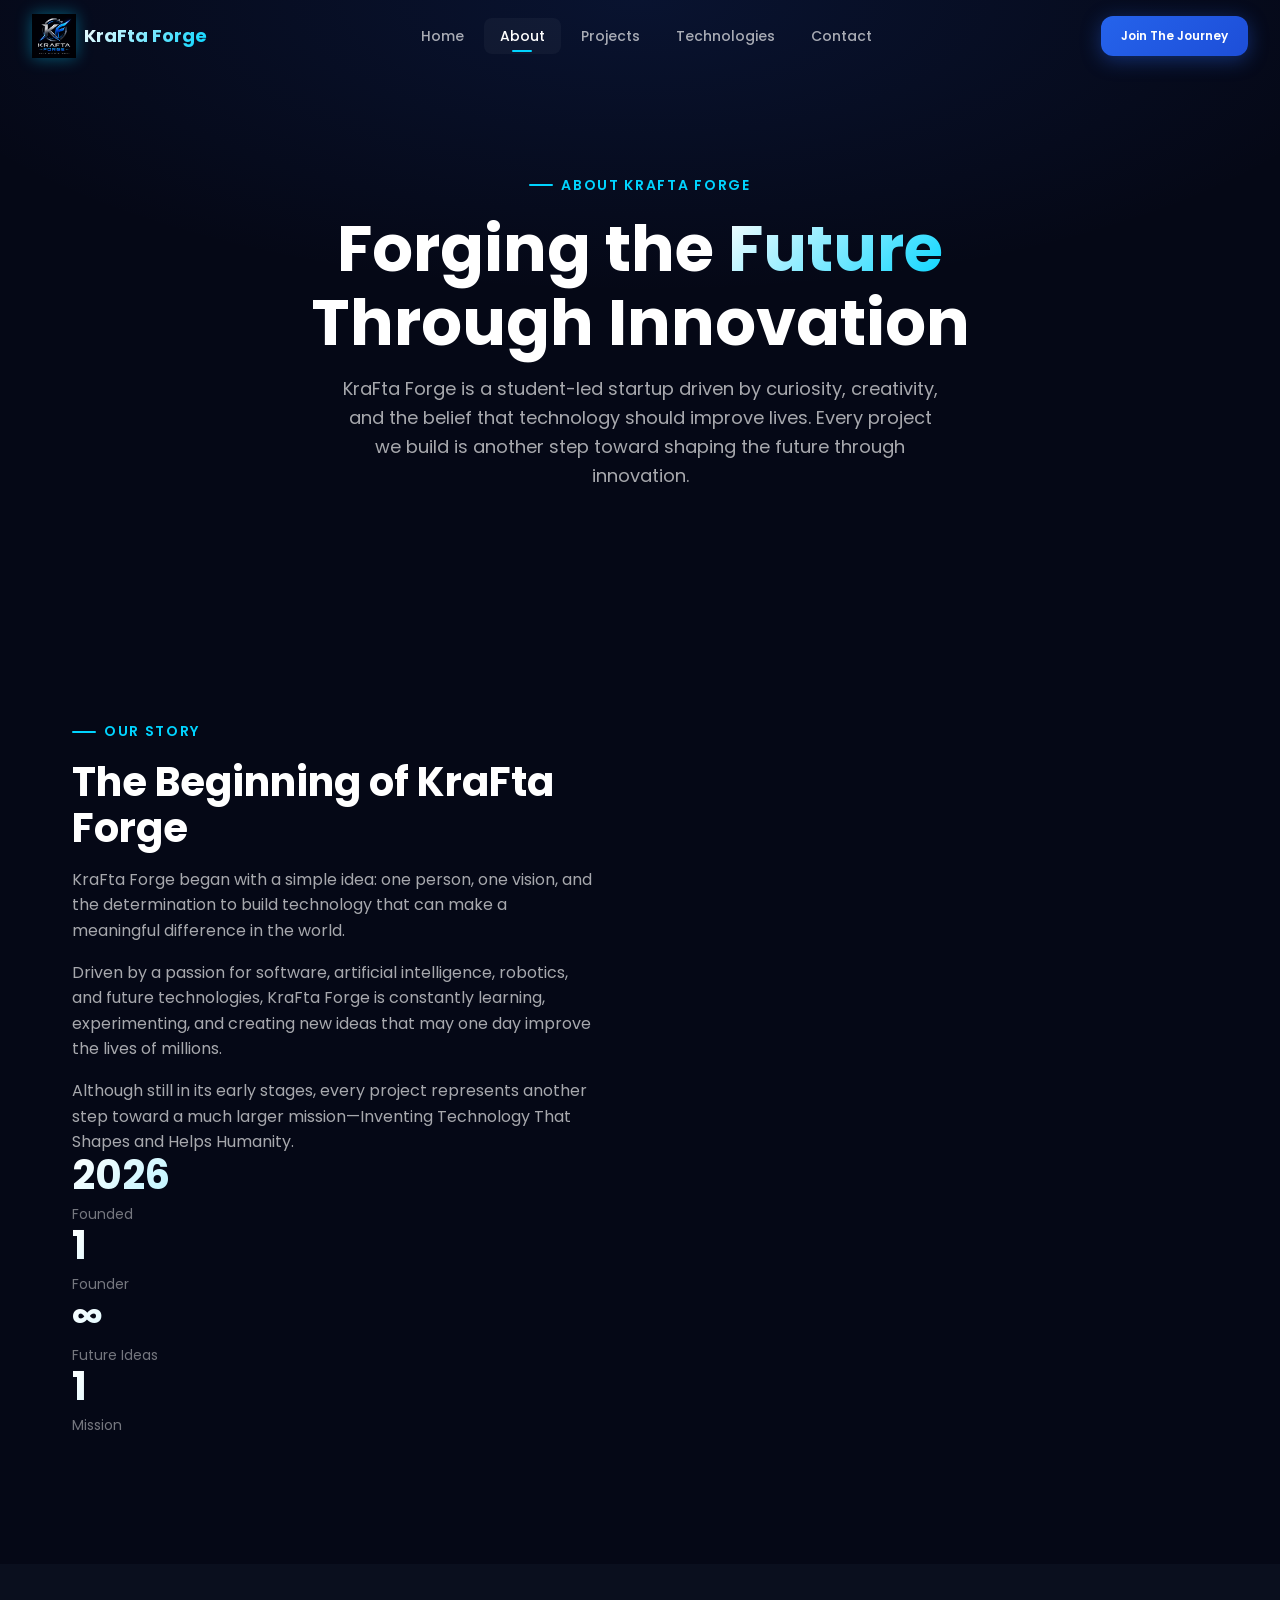
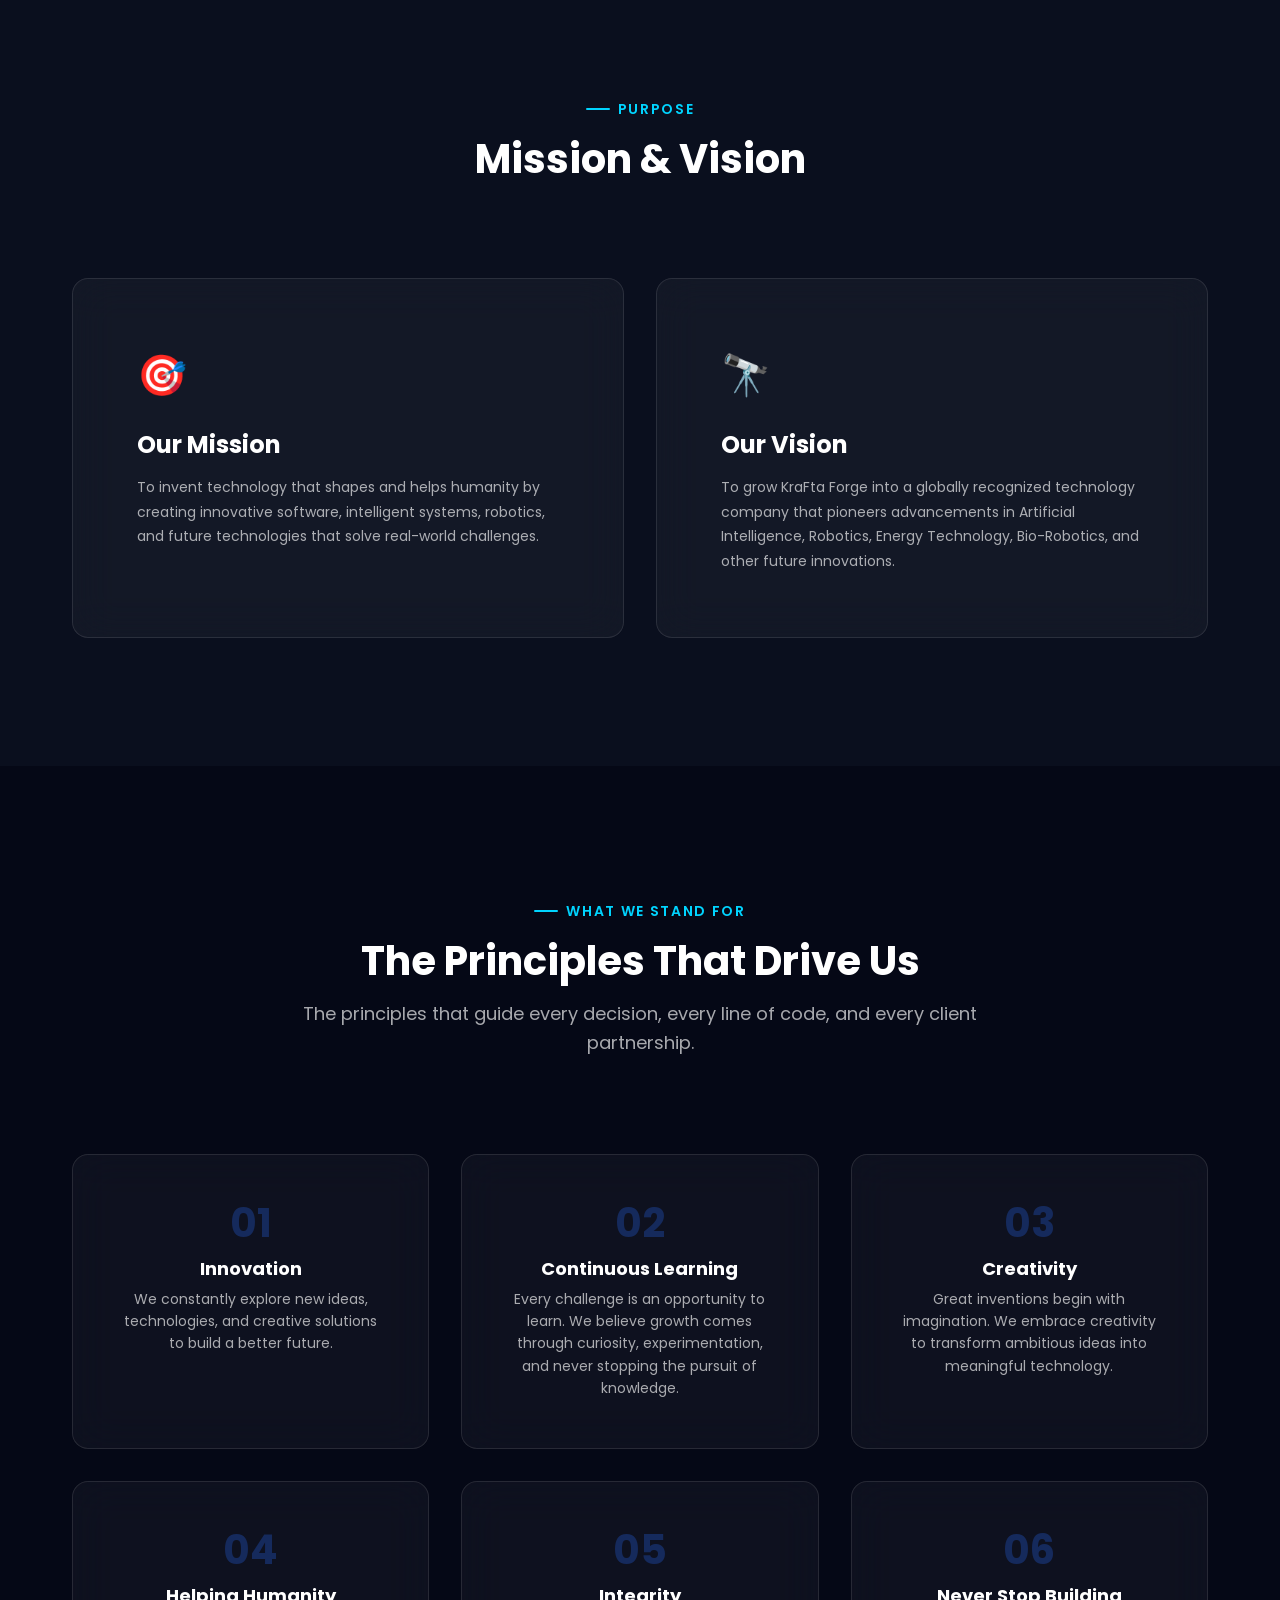
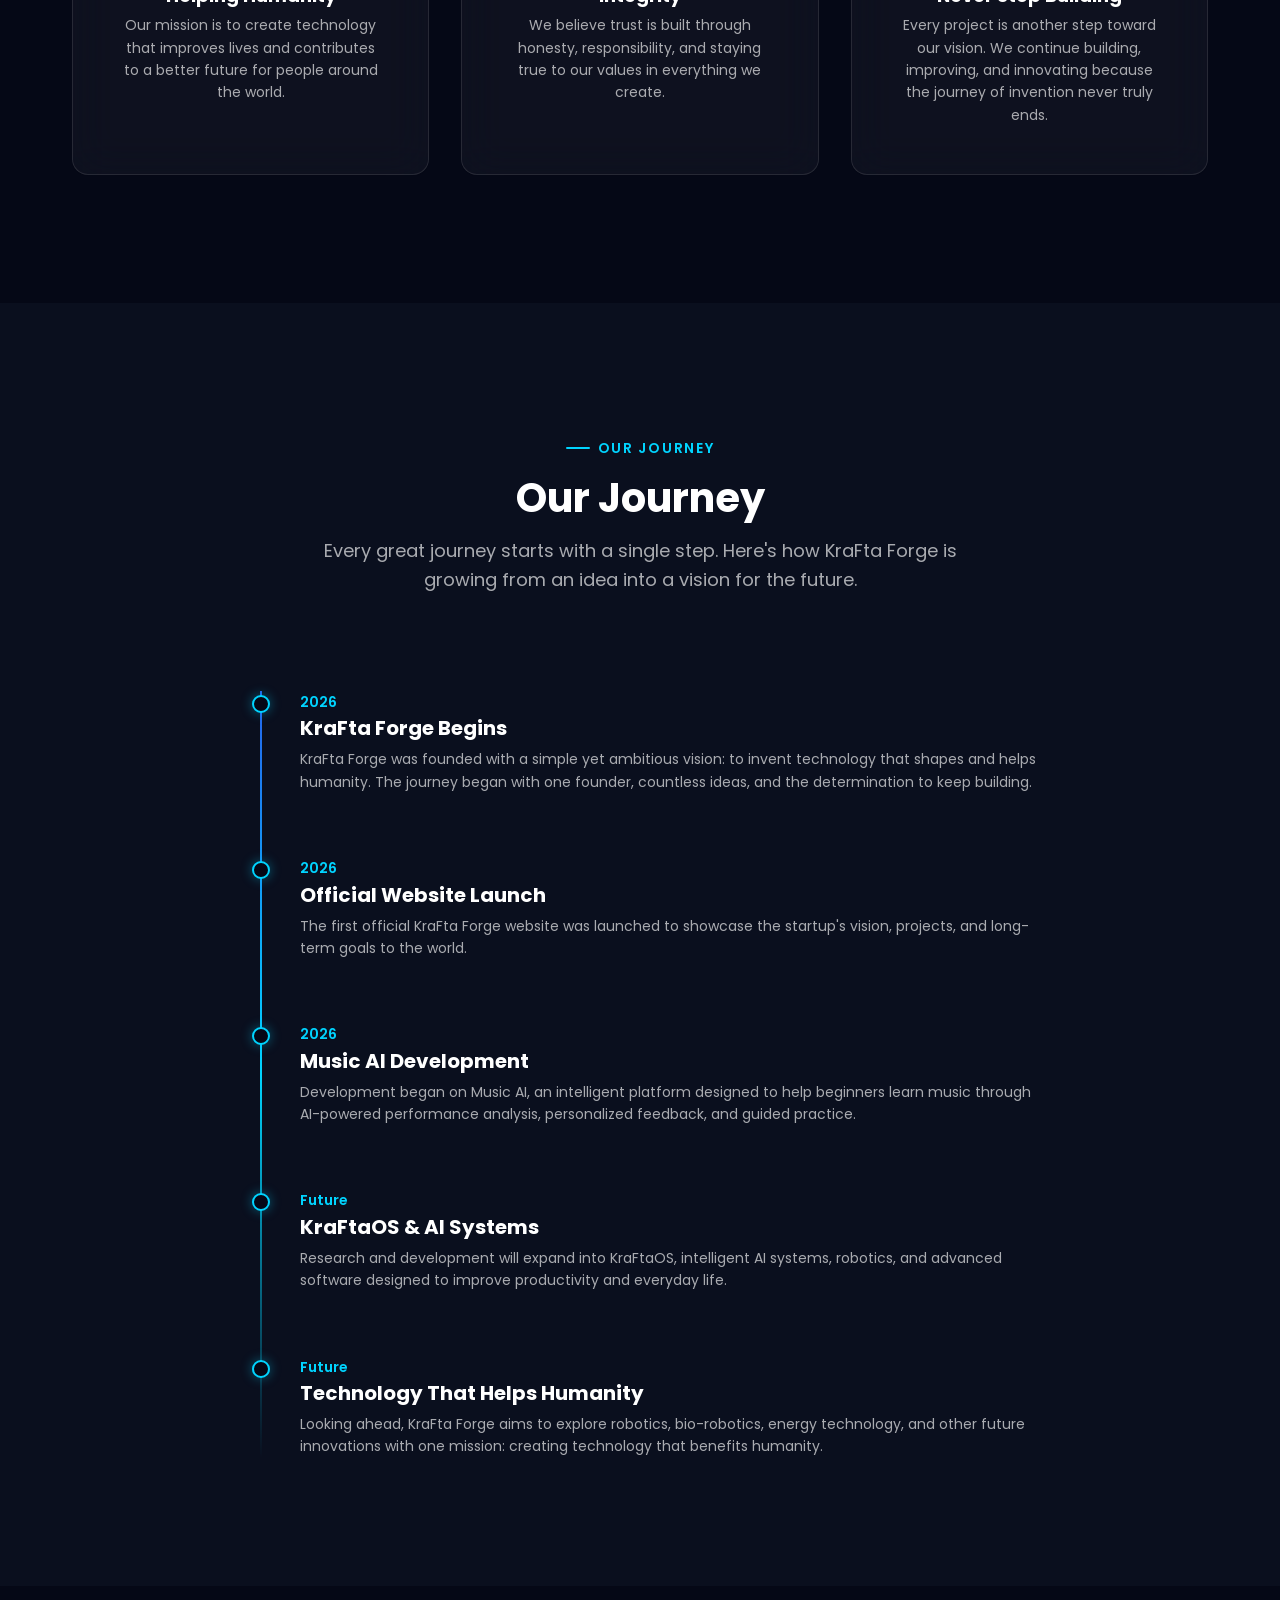
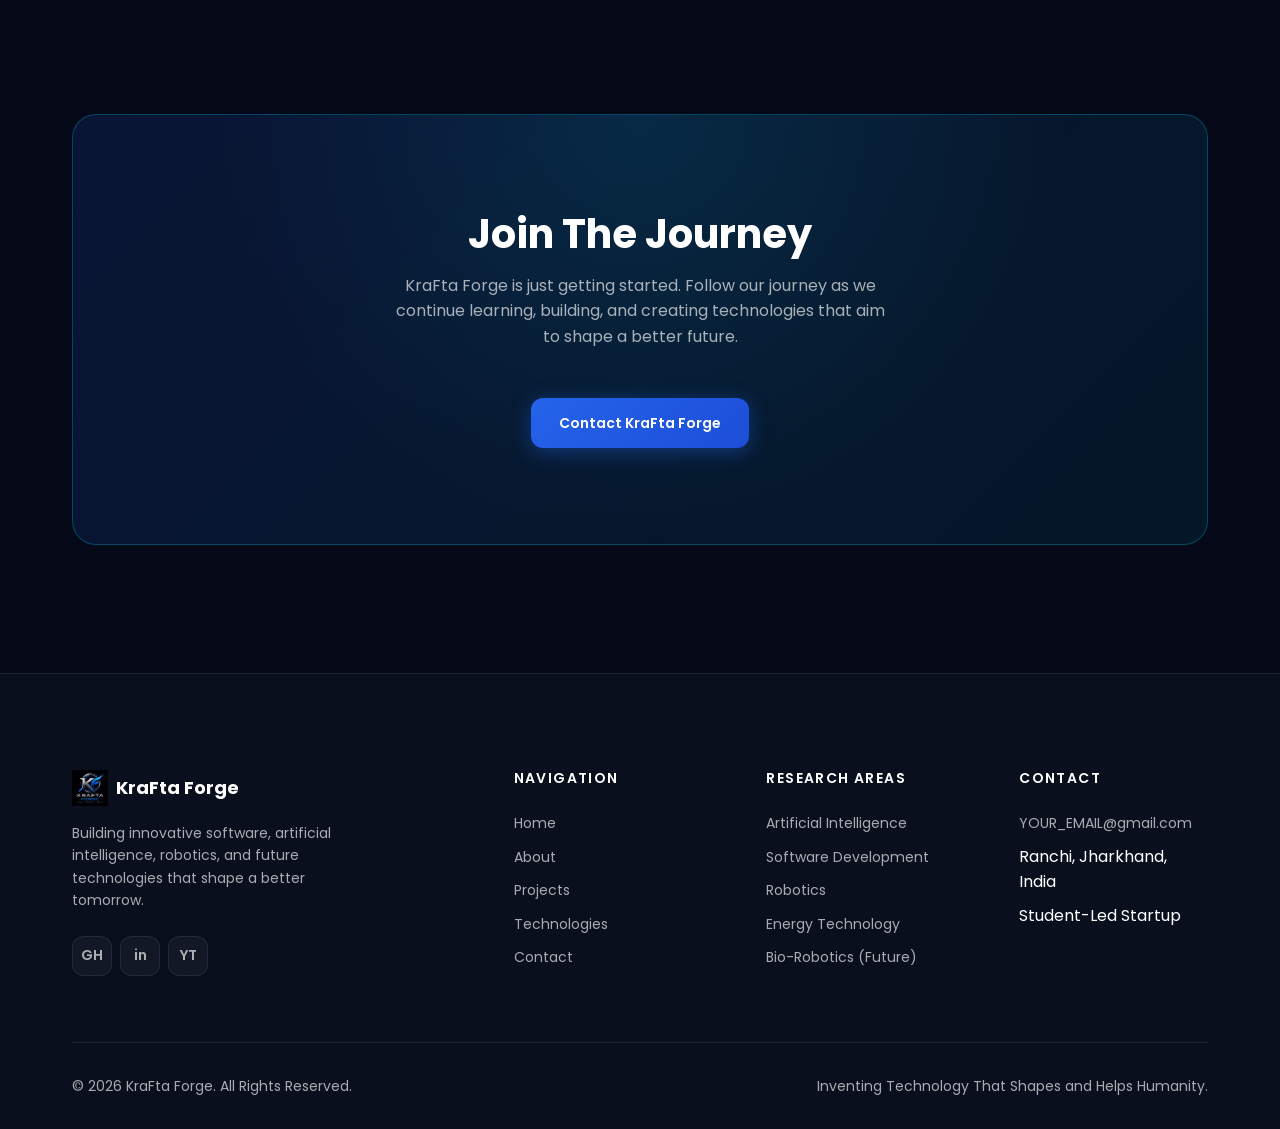
==== commit 3d385a5b: "Update website and fix logo" ====
--- a/about.html
+++ b/about.html
@@ -1,358 +1,358 @@
-<!DOCTYPE html>
-<html lang="en">
-<head>
-  <meta charset="UTF-8">
-  <meta name="viewport" content="width=device-width, initial-scale=1.0">
-  <meta name="description" content="Learn about KraFta Forge — our mission, vision, values, and the journey behind one of the most ambitious technology startups shaping the future.">
-  <meta name="theme-color" content="#050816">
-  <title>About Us — KraFta Forge</title>
-  <link rel="preconnect" href="https://fonts.googleapis.com">
-  <link rel="preconnect" href="https://fonts.gstatic.com" crossorigin>
-  <link href="https://fonts.googleapis.com/css2?family=Poppins:wght@300;400;500;600;700;800&display=swap" rel="stylesheet">
-  <link rel="icon" type="image/png" href="images/logo.png">
-  <link rel="stylesheet" href="style.css">
-</head>
-<body class="no-scroll">
-
-  <div class="loader" role="status" aria-label="Loading">
-    <img src="images/logo.png" alt="" class="loader__logo" width="80" height="80">
-    <div class="loader__bar"><div class="loader__bar-fill"></div></div>
-    <span class="loader__text">Initializing</span>
-  </div>
-
-  <a href="#main-content" class="skip-link">Skip to main content</a>
-
-  <header>
-    <nav class="nav" aria-label="Main navigation">
-      <div class="nav__inner">
-        <a href="index.html" class="nav__logo" aria-label="KraFta Forge Home">
-          <img src="images/logo.png" alt="KraFta Forge logo" width="44" height="44">
-          <span class="nav__logo-text">KraFta Forge</span>
-        </a>
-        <ul class="nav__links" role="list">
-          <li><a href="index.html" class="nav__link">Home</a></li>
-          <li><a href="about.html" class="nav__link">About</a></li>
-          <li><a href="projects.html" class="nav__link">Projects</a></li>
-          <li><a href="technologies.html" class="nav__link">Technologies</a></li>
-          <li><a href="contact.html" class="nav__link">Contact</a></li>
-        </ul>
-        <a href="contact.html" class="btn btn--primary btn--sm nav__cta">Join The Journey</a>
-        <button class="nav__toggle" aria-label="Toggle navigation menu" aria-expanded="false">
-          <span class="nav__toggle-bar"></span>
-          <span class="nav__toggle-bar"></span>
-          <span class="nav__toggle-bar"></span>
-        </button>
-      </div>
-      <div class="nav__mobile" aria-hidden="true">
-        <a href="index.html" class="nav__mobile-link">Home</a>
-        <a href="about.html" class="nav__mobile-link">About</a>
-        <a href="projects.html" class="nav__mobile-link">Projects</a>
-        <a href="technologies.html" class="nav__mobile-link">Technologies</a>
-        <a href="contact.html" class="nav__mobile-link">Contact</a>
-      </div>
-    </nav>
-  </header>
-
-  <main id="main-content">
-
-    <!-- Page Hero -->
-    <section class="page-hero">
-      <div class="page-hero__bg" aria-hidden="true"></div>
-      <div class="container">
-        <span class="section-label reveal">About KraFta Forge</span>
-        <h1 class="reveal">
-Forging the <span class="text-gradient">Future</span><br>Through Innovation</h1>
-        <p class="reveal">KraFta Forge is a student-led startup driven by curiosity, creativity, and the belief that technology should improve lives. Every project we build is another step toward shaping the future through innovation.</p>
-      </div>
-    </section>
-
-    <!-- Company Story -->
-    <section class="section">
-      <div class="container">
-        <div class="grid grid--2" style="align-items: center; gap: var(--space-4xl);">
-          <div class="reveal-left">
-            <span class="section-label">Our Story</span>
-            <h2>The Beginning of KraFta Forge</h2>
-            <p style="margin-top: var(--space-md);">
-KraFta Forge began with a simple idea: one person, one vision, and the determination to build technology that can make a meaningful difference in the world.
-</p>
-
-<p style="margin-top: var(--space-md);">
-Driven by a passion for software, artificial intelligence, robotics, and future technologies, KraFta Forge is constantly learning, experimenting, and creating new ideas that may one day improve the lives of millions.
-</p>
-
-<p style="margin-top: var(--space-md);">
-Although still in its early stages, every project represents another step toward a much larger mission—Inventing Technology That Shapes and Helps Humanity.
-</p>
-          <div>
-<div class="stat-item__value">2026</div>
-<div class="stat-item__label">Founded</div>
-</div>
-
-<div>
-<div class="stat-item__value">1</div>
-<div class="stat-item__label">Founder</div>
-</div>
-
-<div>
-<div class="stat-item__value">∞</div>
-<div class="stat-item__label">Future Ideas</div>
-</div>
-
-<div>
-<div class="stat-item__value">1</div>
-<div class="stat-item__label">Mission</div>
-</div>
-              
-                
-    </section>
-
-    <!-- Mission & Vision -->
-    <section class="section" style="background: var(--color-bg-secondary);">
-      <div class="container">
-        <div class="section-header reveal">
-          <span class="section-label">Purpose</span>
-          <h2>Mission &amp; Vision</h2>
-        </div>
-        <div class="mission-vision">
-          <article class="card mission-vision__item reveal reveal-delay-1">
-            <div class="mission-vision__icon" aria-hidden="true">🎯</div>
-            <h3 class="mission-vision__title">Our Mission</h3>
-            <p class="card__text">To invent technology that shapes and helps humanity by creating innovative software, intelligent systems, robotics, and future technologies that solve real-world challenges.</p>
-          </article>
-          <article class="card mission-vision__item reveal reveal-delay-2">
-            <div class="mission-vision__icon" aria-hidden="true">🔭</div>
-            <h3 class="mission-vision__title">Our Vision</h3>
-            <p class="card__text">To grow KraFta Forge into a globally recognized technology company that pioneers advancements in Artificial Intelligence, Robotics, Energy Technology, Bio-Robotics, and other future innovations.</p>
-          </article>
-        </div>
-      </div>
-    </section>
-
-    <!-- Core Values -->
-    <section class="section">
-      <div class="container">
-        <div class="section-header reveal">
-          <span class="section-label">What We Stand For</span>
-          <h2>The Principles That Drive Us</h2>
-          <p>The principles that guide every decision, every line of code, and every client partnership.</p>
-        </div>
-        <div class="values-grid">
-
-  <article class="card value-item reveal reveal-delay-1">
-    <div class="value-item__number">01</div>
-    <h3 class="value-item__title">Innovation</h3>
-    <p class="value-item__text">
-      We constantly explore new ideas, technologies, and creative solutions to build a better future.
-    </p>
-  </article>
-
-  <article class="card value-item reveal reveal-delay-2">
-    <div class="value-item__number">02</div>
-    <h3 class="value-item__title">Continuous Learning</h3>
-    <p class="value-item__text">
-      Every challenge is an opportunity to learn. We believe growth comes through curiosity, experimentation, and never stopping the pursuit of knowledge.
-    </p>
-  </article>
-
-  <article class="card value-item reveal reveal-delay-3">
-    <div class="value-item__number">03</div>
-    <h3 class="value-item__title">Creativity</h3>
-    <p class="value-item__text">
-      Great inventions begin with imagination. We embrace creativity to transform ambitious ideas into meaningful technology.
-    </p>
-  </article>
-
-  <article class="card value-item reveal reveal-delay-1">
-    <div class="value-item__number">04</div>
-    <h3 class="value-item__title">Helping Humanity</h3>
-    <p class="value-item__text">
-      Our mission is to create technology that improves lives and contributes to a better future for people around the world.
-    </p>
-  </article>
-
-  <article class="card value-item reveal reveal-delay-2">
-    <div class="value-item__number">05</div>
-    <h3 class="value-item__title">Integrity</h3>
-    <p class="value-item__text">
-      We believe trust is built through honesty, responsibility, and staying true to our values in everything we create.
-    </p>
-  </article>
-
-  <article class="card value-item reveal reveal-delay-3">
-    <div class="value-item__number">06</div>
-    <h3 class="value-item__title">Never Stop Building</h3>
-    <p class="value-item__text">
-      Every project is another step toward our vision. We continue building, improving, and innovating because the journey of invention never truly ends.
-    </p>
-  </article>
-
-</div>
-      </div>
-    </section>
-
-    <!-- Timeline -->
-    <section class="section" style="background: var(--color-bg-secondary);">
-      <div class="container">
-        <div class="section-header reveal">
-          <span class="section-label">Our Journey</span>
-          <h2>Our Journey</h2>
-          <p>Every great journey starts with a single step. Here's how KraFta Forge is growing from an idea into a vision for the future.</p>
-        </div>
-        <div class="timeline">
-
-  <article class="timeline__item reveal">
-    <div class="timeline__dot" aria-hidden="true"></div>
-    <div class="timeline__year">2026</div>
-    <h3 class="timeline__title">KraFta Forge Begins</h3>
-    <p class="timeline__text">
-      KraFta Forge was founded with a simple yet ambitious vision: to invent technology that shapes and helps humanity. The journey began with one founder, countless ideas, and the determination to keep building.
-    </p>
-  </article>
-
-  <article class="timeline__item reveal reveal-delay-1">
-    <div class="timeline__dot" aria-hidden="true"></div>
-    <div class="timeline__year">2026</div>
-    <h3 class="timeline__title">Official Website Launch</h3>
-    <p class="timeline__text">
-      The first official KraFta Forge website was launched to showcase the startup's vision, projects, and long-term goals to the world.
-    </p>
-  </article>
-
-  <article class="timeline__item reveal reveal-delay-2">
-    <div class="timeline__dot" aria-hidden="true"></div>
-    <div class="timeline__year">2026</div>
-    <h3 class="timeline__title">Music AI Development</h3>
-    <p class="timeline__text">
-      Development began on Music AI, an intelligent platform designed to help beginners learn music through AI-powered performance analysis, personalized feedback, and guided practice.
-    </p>
-  </article>
-
-  <article class="timeline__item reveal reveal-delay-3">
-    <div class="timeline__dot" aria-hidden="true"></div>
-    <div class="timeline__year">Future</div>
-    <h3 class="timeline__title">KraFtaOS & AI Systems</h3>
-    <p class="timeline__text">
-      Research and development will expand into KraFtaOS, intelligent AI systems, robotics, and advanced software designed to improve productivity and everyday life.
-    </p>
-  </article>
-
-  <article class="timeline__item reveal reveal-delay-4">
-    <div class="timeline__dot" aria-hidden="true"></div>
-    <div class="timeline__year">Future</div>
-    <h3 class="timeline__title">Technology That Helps Humanity</h3>
-    <p class="timeline__text">
-      Looking ahead, KraFta Forge aims to explore robotics, bio-robotics, energy technology, and other future innovations with one mission: creating technology that benefits humanity.
-    </p>
-  </article>
-
-</div>
-      </div>
-    </section>
-
-    <!-- CTA -->
-    <section class="section">
-      <div class="container">
-        <div class="cta-banner reveal-scale">
-          <h2>Join The Journey</h2>
-          <p>KraFta Forge is just getting started. Follow our journey as we continue learning, building, and creating technologies that aim to shape a better future.</p>
-          <a href="contact.html" class="btn btn--primary">Contact KraFta Forge</a>
-        </div>
-      </div>
-    </section>
-
-  </main>
-
-  <footer class="footer">
-  <div class="container">
-
-    <div class="footer__grid">
-
-      <!-- Brand -->
-      <div class="footer__brand">
-        <a href="index.html" class="footer__logo">
-          <img src="images/logo.png" alt="KraFta Forge Logo" width="36" height="36">
-          KraFta Forge
-        </a>
-
-        <p>
-          Building innovative software, artificial intelligence, robotics,
-          and future technologies that shape a better tomorrow.
-        </p>
-
-        <div class="footer__social">
-          <a href="#" class="footer__social-link" aria-label="GitHub">GH</a>
-          <a href="#" class="footer__social-link" aria-label="LinkedIn">in</a>
-          <a href="#" class="footer__social-link" aria-label="YouTube">YT</a>
-        </div>
-      </div>
-
-      <!-- Navigation -->
-      <div>
-        <h4 class="footer__heading">Navigation</h4>
-
-        <ul class="footer__links" role="list">
-          <li><a href="index.html">Home</a></li>
-          <li><a href="about.html">About</a></li>
-          <li><a href="projects.html">Projects</a></li>
-          <li><a href="technologies.html">Technologies</a></li>
-          <li><a href="contact.html">Contact</a></li>
-        </ul>
-      </div>
-
-      <!-- Research Areas -->
-      <div>
-        <h4 class="footer__heading">Research Areas</h4>
-
-        <ul class="footer__links" role="list">
-          <li><a href="technologies.html">Artificial Intelligence</a></li>
-          <li><a href="technologies.html">Software Development</a></li>
-          <li><a href="technologies.html">Robotics</a></li>
-          <li><a href="technologies.html">Energy Technology</a></li>
-          <li><a href="technologies.html">Bio-Robotics (Future)</a></li>
-        </ul>
-      </div>
-
-      <!-- Contact -->
-      <div>
-        <h4 class="footer__heading">Contact</h4>
-
-        <ul class="footer__links" role="list">
-          <li>
-            <a href="mailto:YOUR_EMAIL@gmail.com">
-              YOUR_EMAIL@gmail.com
-            </a>
-          </li>
-
-          <li>Ranchi, Jharkhand, India</li>
-
-          <li>Student-Led Startup</li>
-        </ul>
-      </div>
-
-    </div>
-
-    <div class="footer__bottom">
-
-      <p>
-        © 2026 KraFta Forge. All Rights Reserved.
-      </p>
-
-      <p>
-        Inventing Technology That Shapes and Helps Humanity.
-      </p>
-
-    </div>
-
-  </div>
-</footer>
-
-  <button class="back-to-top" aria-label="Back to top">
-    <svg viewBox="0 0 24 24" fill="none" stroke="currentColor" stroke-width="2" aria-hidden="true">
-      <path d="M18 15l-6-6-6 6"/>
-    </svg>
-  </button>
-
-  <script src="script.js"></script>
-</body>
-</html>
+<!DOCTYPE html>
+<html lang="en">
+<head>
+  <meta charset="UTF-8">
+  <meta name="viewport" content="width=device-width, initial-scale=1.0">
+  <meta name="description" content="Learn about KraFta Forge — our mission, vision, values, and the journey behind one of the most ambitious technology startups shaping the future.">
+  <meta name="theme-color" content="#050816">
+  <title>About Us — KraFta Forge</title>
+  <link rel="preconnect" href="https://fonts.googleapis.com">
+  <link rel="preconnect" href="https://fonts.gstatic.com" crossorigin>
+  <link href="https://fonts.googleapis.com/css2?family=Poppins:wght@300;400;500;600;700;800&display=swap" rel="stylesheet">
+  <link rel="icon" type="image/png" href="images/logo.png">
+  <link rel="stylesheet" href="style.css">
+</head>
+<body class="no-scroll">
+
+  <div class="loader" role="status" aria-label="Loading">
+    <img src="images/logo.png" alt="" class="loader__logo" width="80" height="80">
+    <div class="loader__bar"><div class="loader__bar-fill"></div></div>
+    <span class="loader__text">Initializing</span>
+  </div>
+
+  <a href="#main-content" class="skip-link">Skip to main content</a>
+
+  <header>
+    <nav class="nav" aria-label="Main navigation">
+      <div class="nav__inner">
+        <a href="index.html" class="nav__logo" aria-label="KraFta Forge Home">
+          <img src="images/logo.png" alt="KraFta Forge logo" width="44" height="44">
+          <span class="nav__logo-text">KraFta Forge</span>
+        </a>
+        <ul class="nav__links" role="list">
+          <li><a href="index.html" class="nav__link">Home</a></li>
+          <li><a href="about.html" class="nav__link">About</a></li>
+          <li><a href="projects.html" class="nav__link">Projects</a></li>
+          <li><a href="technologies.html" class="nav__link">Technologies</a></li>
+          <li><a href="contact.html" class="nav__link">Contact</a></li>
+        </ul>
+        <a href="contact.html" class="btn btn--primary btn--sm nav__cta">Join The Journey</a>
+        <button class="nav__toggle" aria-label="Toggle navigation menu" aria-expanded="false">
+          <span class="nav__toggle-bar"></span>
+          <span class="nav__toggle-bar"></span>
+          <span class="nav__toggle-bar"></span>
+        </button>
+      </div>
+      <div class="nav__mobile" aria-hidden="true">
+        <a href="index.html" class="nav__mobile-link">Home</a>
+        <a href="about.html" class="nav__mobile-link">About</a>
+        <a href="projects.html" class="nav__mobile-link">Projects</a>
+        <a href="technologies.html" class="nav__mobile-link">Technologies</a>
+        <a href="contact.html" class="nav__mobile-link">Contact</a>
+      </div>
+    </nav>
+  </header>
+
+  <main id="main-content">
+
+    <!-- Page Hero -->
+    <section class="page-hero">
+      <div class="page-hero__bg" aria-hidden="true"></div>
+      <div class="container">
+        <span class="section-label reveal">About KraFta Forge</span>
+        <h1 class="reveal">
+Forging the <span class="text-gradient">Future</span><br>Through Innovation</h1>
+        <p class="reveal">KraFta Forge is a student-led startup driven by curiosity, creativity, and the belief that technology should improve lives. Every project we build is another step toward shaping the future through innovation.</p>
+      </div>
+    </section>
+
+    <!-- Company Story -->
+    <section class="section">
+      <div class="container">
+        <div class="grid grid--2" style="align-items: center; gap: var(--space-4xl);">
+          <div class="reveal-left">
+            <span class="section-label">Our Story</span>
+            <h2>The Beginning of KraFta Forge</h2>
+            <p style="margin-top: var(--space-md);">
+KraFta Forge began with a simple idea: one person, one vision, and the determination to build technology that can make a meaningful difference in the world.
+</p>
+
+<p style="margin-top: var(--space-md);">
+Driven by a passion for software, artificial intelligence, robotics, and future technologies, KraFta Forge is constantly learning, experimenting, and creating new ideas that may one day improve the lives of millions.
+</p>
+
+<p style="margin-top: var(--space-md);">
+Although still in its early stages, every project represents another step toward a much larger mission—Inventing Technology That Shapes and Helps Humanity.
+</p>
+          <div>
+<div class="stat-item__value">2026</div>
+<div class="stat-item__label">Founded</div>
+</div>
+
+<div>
+<div class="stat-item__value">1</div>
+<div class="stat-item__label">Founder</div>
+</div>
+
+<div>
+<div class="stat-item__value">∞</div>
+<div class="stat-item__label">Future Ideas</div>
+</div>
+
+<div>
+<div class="stat-item__value">1</div>
+<div class="stat-item__label">Mission</div>
+</div>
+              
+                
+    </section>
+
+    <!-- Mission & Vision -->
+    <section class="section" style="background: var(--color-bg-secondary);">
+      <div class="container">
+        <div class="section-header reveal">
+          <span class="section-label">Purpose</span>
+          <h2>Mission &amp; Vision</h2>
+        </div>
+        <div class="mission-vision">
+          <article class="card mission-vision__item reveal reveal-delay-1">
+            <div class="mission-vision__icon" aria-hidden="true">🎯</div>
+            <h3 class="mission-vision__title">Our Mission</h3>
+            <p class="card__text">To invent technology that shapes and helps humanity by creating innovative software, intelligent systems, robotics, and future technologies that solve real-world challenges.</p>
+          </article>
+          <article class="card mission-vision__item reveal reveal-delay-2">
+            <div class="mission-vision__icon" aria-hidden="true">🔭</div>
+            <h3 class="mission-vision__title">Our Vision</h3>
+            <p class="card__text">To grow KraFta Forge into a globally recognized technology company that pioneers advancements in Artificial Intelligence, Robotics, Energy Technology, Bio-Robotics, and other future innovations.</p>
+          </article>
+        </div>
+      </div>
+    </section>
+
+    <!-- Core Values -->
+    <section class="section">
+      <div class="container">
+        <div class="section-header reveal">
+          <span class="section-label">What We Stand For</span>
+          <h2>The Principles That Drive Us</h2>
+          <p>The principles that guide every decision, every line of code, and every client partnership.</p>
+        </div>
+        <div class="values-grid">
+
+  <article class="card value-item reveal reveal-delay-1">
+    <div class="value-item__number">01</div>
+    <h3 class="value-item__title">Innovation</h3>
+    <p class="value-item__text">
+      We constantly explore new ideas, technologies, and creative solutions to build a better future.
+    </p>
+  </article>
+
+  <article class="card value-item reveal reveal-delay-2">
+    <div class="value-item__number">02</div>
+    <h3 class="value-item__title">Continuous Learning</h3>
+    <p class="value-item__text">
+      Every challenge is an opportunity to learn. We believe growth comes through curiosity, experimentation, and never stopping the pursuit of knowledge.
+    </p>
+  </article>
+
+  <article class="card value-item reveal reveal-delay-3">
+    <div class="value-item__number">03</div>
+    <h3 class="value-item__title">Creativity</h3>
+    <p class="value-item__text">
+      Great inventions begin with imagination. We embrace creativity to transform ambitious ideas into meaningful technology.
+    </p>
+  </article>
+
+  <article class="card value-item reveal reveal-delay-1">
+    <div class="value-item__number">04</div>
+    <h3 class="value-item__title">Helping Humanity</h3>
+    <p class="value-item__text">
+      Our mission is to create technology that improves lives and contributes to a better future for people around the world.
+    </p>
+  </article>
+
+  <article class="card value-item reveal reveal-delay-2">
+    <div class="value-item__number">05</div>
+    <h3 class="value-item__title">Integrity</h3>
+    <p class="value-item__text">
+      We believe trust is built through honesty, responsibility, and staying true to our values in everything we create.
+    </p>
+  </article>
+
+  <article class="card value-item reveal reveal-delay-3">
+    <div class="value-item__number">06</div>
+    <h3 class="value-item__title">Never Stop Building</h3>
+    <p class="value-item__text">
+      Every project is another step toward our vision. We continue building, improving, and innovating because the journey of invention never truly ends.
+    </p>
+  </article>
+
+</div>
+      </div>
+    </section>
+
+    <!-- Timeline -->
+    <section class="section" style="background: var(--color-bg-secondary);">
+      <div class="container">
+        <div class="section-header reveal">
+          <span class="section-label">Our Journey</span>
+          <h2>Our Journey</h2>
+          <p>Every great journey starts with a single step. Here's how KraFta Forge is growing from an idea into a vision for the future.</p>
+        </div>
+        <div class="timeline">
+
+  <article class="timeline__item reveal">
+    <div class="timeline__dot" aria-hidden="true"></div>
+    <div class="timeline__year">2026</div>
+    <h3 class="timeline__title">KraFta Forge Begins</h3>
+    <p class="timeline__text">
+      KraFta Forge was founded with a simple yet ambitious vision: to invent technology that shapes and helps humanity. The journey began with one founder, countless ideas, and the determination to keep building.
+    </p>
+  </article>
+
+  <article class="timeline__item reveal reveal-delay-1">
+    <div class="timeline__dot" aria-hidden="true"></div>
+    <div class="timeline__year">2026</div>
+    <h3 class="timeline__title">Official Website Launch</h3>
+    <p class="timeline__text">
+      The first official KraFta Forge website was launched to showcase the startup's vision, projects, and long-term goals to the world.
+    </p>
+  </article>
+
+  <article class="timeline__item reveal reveal-delay-2">
+    <div class="timeline__dot" aria-hidden="true"></div>
+    <div class="timeline__year">2026</div>
+    <h3 class="timeline__title">Music AI Development</h3>
+    <p class="timeline__text">
+      Development began on Music AI, an intelligent platform designed to help beginners learn music through AI-powered performance analysis, personalized feedback, and guided practice.
+    </p>
+  </article>
+
+  <article class="timeline__item reveal reveal-delay-3">
+    <div class="timeline__dot" aria-hidden="true"></div>
+    <div class="timeline__year">Future</div>
+    <h3 class="timeline__title">KraFtaOS & AI Systems</h3>
+    <p class="timeline__text">
+      Research and development will expand into KraFtaOS, intelligent AI systems, robotics, and advanced software designed to improve productivity and everyday life.
+    </p>
+  </article>
+
+  <article class="timeline__item reveal reveal-delay-4">
+    <div class="timeline__dot" aria-hidden="true"></div>
+    <div class="timeline__year">Future</div>
+    <h3 class="timeline__title">Technology That Helps Humanity</h3>
+    <p class="timeline__text">
+      Looking ahead, KraFta Forge aims to explore robotics, bio-robotics, energy technology, and other future innovations with one mission: creating technology that benefits humanity.
+    </p>
+  </article>
+
+</div>
+      </div>
+    </section>
+
+    <!-- CTA -->
+    <section class="section">
+      <div class="container">
+        <div class="cta-banner reveal-scale">
+          <h2>Join The Journey</h2>
+          <p>KraFta Forge is just getting started. Follow our journey as we continue learning, building, and creating technologies that aim to shape a better future.</p>
+          <a href="contact.html" class="btn btn--primary">Contact KraFta Forge</a>
+        </div>
+      </div>
+    </section>
+
+  </main>
+
+  <footer class="footer">
+  <div class="container">
+
+    <div class="footer__grid">
+
+      <!-- Brand -->
+      <div class="footer__brand">
+        <a href="index.html" class="footer__logo">
+          <img src="logo.png" alt="KraFta Forge Logo" width="36" height="36">
+          KraFta Forge
+        </a>
+
+        <p>
+          Building innovative software, artificial intelligence, robotics,
+          and future technologies that shape a better tomorrow.
+        </p>
+
+        <div class="footer__social">
+          <a href="#" class="footer__social-link" aria-label="GitHub">GH</a>
+          <a href="#" class="footer__social-link" aria-label="LinkedIn">in</a>
+          <a href="#" class="footer__social-link" aria-label="YouTube">YT</a>
+        </div>
+      </div>
+
+      <!-- Navigation -->
+      <div>
+        <h4 class="footer__heading">Navigation</h4>
+
+        <ul class="footer__links" role="list">
+          <li><a href="index.html">Home</a></li>
+          <li><a href="about.html">About</a></li>
+          <li><a href="projects.html">Projects</a></li>
+          <li><a href="technologies.html">Technologies</a></li>
+          <li><a href="contact.html">Contact</a></li>
+        </ul>
+      </div>
+
+      <!-- Research Areas -->
+      <div>
+        <h4 class="footer__heading">Research Areas</h4>
+
+        <ul class="footer__links" role="list">
+          <li><a href="technologies.html">Artificial Intelligence</a></li>
+          <li><a href="technologies.html">Software Development</a></li>
+          <li><a href="technologies.html">Robotics</a></li>
+          <li><a href="technologies.html">Energy Technology</a></li>
+          <li><a href="technologies.html">Bio-Robotics (Future)</a></li>
+        </ul>
+      </div>
+
+      <!-- Contact -->
+      <div>
+        <h4 class="footer__heading">Contact</h4>
+
+        <ul class="footer__links" role="list">
+          <li>
+            <a href="mailto:YOUR_EMAIL@gmail.com">
+              YOUR_EMAIL@gmail.com
+            </a>
+          </li>
+
+          <li>Ranchi, Jharkhand, India</li>
+
+          <li>Student-Led Startup</li>
+        </ul>
+      </div>
+
+    </div>
+
+    <div class="footer__bottom">
+
+      <p>
+        © 2026 KraFta Forge. All Rights Reserved.
+      </p>
+
+      <p>
+        Inventing Technology That Shapes and Helps Humanity.
+      </p>
+
+    </div>
+
+  </div>
+</footer>
+
+  <button class="back-to-top" aria-label="Back to top">
+    <svg viewBox="0 0 24 24" fill="none" stroke="currentColor" stroke-width="2" aria-hidden="true">
+      <path d="M18 15l-6-6-6 6"/>
+    </svg>
+  </button>
+
+  <script src="script.js"></script>
+</body>
+</html>
--- a/style.css
+++ b/style.css
@@ -1,1720 +1,1720 @@
-/* ==========================================================================
-   KraFta Forge — Global Stylesheet
-   Dark futuristic theme · Glassmorphism · CSS Variables
-   ========================================================================== */
-
-/* --------------------------------------------------------------------------
-   CSS Custom Properties
-   -------------------------------------------------------------------------- */
-:root {
-  /* Colors */
-  --color-primary: #2563EB;
-  --color-primary-light: #3B82F6;
-  --color-primary-dark: #1D4ED8;
-  --color-accent: #00D4FF;
-  --color-accent-glow: rgba(0, 212, 255, 0.4);
-  --color-bg: #050816;
-  --color-bg-secondary: #0a0f1e;
-  --color-bg-tertiary: #111827;
-  --color-surface: rgba(255, 255, 255, 0.04);
-  --color-surface-hover: rgba(255, 255, 255, 0.08);
-  --color-border: rgba(255, 255, 255, 0.08);
-  --color-border-accent: rgba(0, 212, 255, 0.25);
-  --color-text: #FFFFFF;
-  --color-text-muted: rgba(255, 255, 255, 0.65);
-  --color-text-subtle: rgba(255, 255, 255, 0.45);
-  --color-success: #10B981;
-  --color-error: #EF4444;
-
-  /* Typography */
-  --font-family: 'Poppins', -apple-system, BlinkMacSystemFont, 'Segoe UI', sans-serif;
-  --font-size-xs: 0.75rem;
-  --font-size-sm: 0.875rem;
-  --font-size-base: 1rem;
-  --font-size-lg: 1.125rem;
-  --font-size-xl: 1.25rem;
-  --font-size-2xl: 1.5rem;
-  --font-size-3xl: 2rem;
-  --font-size-4xl: 2.5rem;
-  --font-size-5xl: 3.5rem;
-  --font-size-6xl: 4.5rem;
-  --line-height-tight: 1.15;
-  --line-height-normal: 1.6;
-  --line-height-relaxed: 1.75;
-
-  /* Spacing */
-  --space-xs: 0.25rem;
-  --space-sm: 0.5rem;
-  --space-md: 1rem;
-  --space-lg: 1.5rem;
-  --space-xl: 2rem;
-  --space-2xl: 3rem;
-  --space-3xl: 4rem;
-  --space-4xl: 6rem;
-  --space-5xl: 8rem;
-
-  /* Layout */
-  --container-max: 1200px;
-  --container-wide: 1400px;
-  --nav-height: 72px;
-  --border-radius-sm: 8px;
-  --border-radius-md: 12px;
-  --border-radius-lg: 16px;
-  --border-radius-xl: 24px;
-  --border-radius-full: 9999px;
-
-  /* Effects */
-  --shadow-sm: 0 2px 8px rgba(0, 0, 0, 0.3);
-  --shadow-md: 0 8px 32px rgba(0, 0, 0, 0.4);
-  --shadow-lg: 0 16px 64px rgba(0, 0, 0, 0.5);
-  --shadow-glow: 0 0 40px rgba(37, 99, 235, 0.3);
-  --shadow-glow-accent: 0 0 40px rgba(0, 212, 255, 0.25);
-  --glass-bg: rgba(255, 255, 255, 0.04);
-  --glass-border: rgba(255, 255, 255, 0.1);
-  --glass-blur: blur(20px);
-
-  /* Transitions */
-  --transition-fast: 150ms ease;
-  --transition-base: 300ms ease;
-  --transition-slow: 500ms ease;
-  --transition-spring: 500ms cubic-bezier(0.34, 1.56, 0.64, 1);
-
-  /* Z-index layers */
-  --z-loading: 9999;
-  --z-nav: 1000;
-  --z-back-to-top: 900;
-  --z-overlay: 800;
-}
-
-/* --------------------------------------------------------------------------
-   Reset & Base
-   -------------------------------------------------------------------------- */
-*,
-*::before,
-*::after {
-  box-sizing: border-box;
-  margin: 0;
-  padding: 0;
-}
-
-html {
-  scroll-behavior: smooth;
-  scroll-padding-top: var(--nav-height);
-  font-size: 16px;
-  -webkit-font-smoothing: antialiased;
-  -moz-osx-font-smoothing: grayscale;
-}
-
-body {
-  font-family: var(--font-family);
-  font-size: var(--font-size-base);
-  line-height: var(--line-height-normal);
-  color: var(--color-text);
-  background-color: var(--color-bg);
-  overflow-x: hidden;
-  min-height: 100vh;
-}
-
-body.no-scroll {
-  overflow: hidden;
-}
-
-img {
-  max-width: 100%;
-  height: auto;
-  display: block;
-}
-
-a {
-  color: inherit;
-  text-decoration: none;
-  transition: color var(--transition-fast);
-}
-
-ul,
-ol {
-  list-style: none;
-}
-
-button {
-  font-family: inherit;
-  cursor: pointer;
-  border: none;
-  background: none;
-}
-
-input,
-textarea,
-select {
-  font-family: inherit;
-  font-size: inherit;
-}
-
-/* Custom Scrollbar */
-::-webkit-scrollbar {
-  width: 8px;
-}
-
-::-webkit-scrollbar-track {
-  background: var(--color-bg-secondary);
-}
-
-::-webkit-scrollbar-thumb {
-  background: linear-gradient(180deg, var(--color-primary), var(--color-accent));
-  border-radius: var(--border-radius-full);
-}
-
-::-webkit-scrollbar-thumb:hover {
-  background: var(--color-accent);
-}
-
-/* Firefox scrollbar */
-* {
-  scrollbar-width: thin;
-  scrollbar-color: var(--color-primary) var(--color-bg-secondary);
-}
-
-/* Selection */
-::selection {
-  background: var(--color-primary);
-  color: var(--color-text);
-}
-
-/* Focus visible for accessibility */
-:focus-visible {
-  outline: 2px solid var(--color-accent);
-  outline-offset: 3px;
-}
-
-/* Skip link for accessibility */
-.skip-link {
-  position: absolute;
-  top: -100%;
-  left: var(--space-md);
-  z-index: 10000;
-  padding: var(--space-sm) var(--space-md);
-  background: var(--color-primary);
-  color: var(--color-text);
-  border-radius: var(--border-radius-sm);
-  font-weight: 600;
-  transition: top var(--transition-fast);
-}
-
-.skip-link:focus {
-  top: var(--space-md);
-}
-
-/* --------------------------------------------------------------------------
-   Typography
-   -------------------------------------------------------------------------- */
-h1, h2, h3, h4, h5, h6 {
-  line-height: var(--line-height-tight);
-  font-weight: 700;
-}
-
-h1 { font-size: clamp(2.5rem, 5vw, var(--font-size-6xl)); }
-h2 { font-size: clamp(2rem, 4vw, var(--font-size-4xl)); }
-h3 { font-size: clamp(1.25rem, 2.5vw, var(--font-size-2xl)); }
-h4 { font-size: var(--font-size-xl); }
-
-p {
-  color: var(--color-text-muted);
-}
-
-.text-gradient {
-  background: linear-gradient(135deg, var(--color-text) 0%, var(--color-accent) 100%);
-  -webkit-background-clip: text;
-  -webkit-text-fill-color: transparent;
-  background-clip: text;
-}
-
-.text-accent {
-  color: var(--color-accent);
-}
-
-.text-muted {
-  color: var(--color-text-muted);
-}
-
-.section-label {
-  display: inline-flex;
-  align-items: center;
-  gap: var(--space-sm);
-  font-size: var(--font-size-sm);
-  font-weight: 600;
-  text-transform: uppercase;
-  letter-spacing: 0.12em;
-  color: var(--color-accent);
-  margin-bottom: var(--space-md);
-}
-
-.section-label::before {
-  content: '';
-  width: 24px;
-  height: 2px;
-  background: var(--color-accent);
-  border-radius: var(--border-radius-full);
-}
-
-/* --------------------------------------------------------------------------
-   Layout Utilities
-   -------------------------------------------------------------------------- */
-.container {
-  width: 100%;
-  max-width: var(--container-max);
-  margin: 0 auto;
-  padding: 0 var(--space-xl);
-}
-
-.container--wide {
-  max-width: var(--container-wide);
-}
-
-.section {
-  padding: var(--space-5xl) 0;
-  position: relative;
-}
-
-.section--alt {
-  background: var(--color-bg-secondary);
-}
-
-.section-header {
-  text-align: center;
-  max-width: 700px;
-  margin: 0 auto var(--space-4xl);
-}
-
-.section-header p {
-  margin-top: var(--space-md);
-  font-size: var(--font-size-lg);
-}
-
-.grid {
-  display: grid;
-  gap: var(--space-xl);
-}
-
-.grid--2 { grid-template-columns: repeat(2, 1fr); }
-.grid--3 { grid-template-columns: repeat(3, 1fr); }
-.grid--4 { grid-template-columns: repeat(4, 1fr); }
-
-.flex {
-  display: flex;
-}
-
-.flex-center {
-  display: flex;
-  align-items: center;
-  justify-content: center;
-}
-
-.mt-xl {
-  margin-top: var(--space-3xl);
-}
-
-.flex-between {
-  display: flex;
-  align-items: center;
-  justify-content: space-between;
-}
-
-/* --------------------------------------------------------------------------
-   Loading Screen
-   -------------------------------------------------------------------------- */
-.loader {
-  position: fixed;
-  inset: 0;
-  z-index: var(--z-loading);
-  display: flex;
-  flex-direction: column;
-  align-items: center;
-  justify-content: center;
-  gap: var(--space-xl);
-  background: var(--color-bg);
-  transition: opacity 0.6s ease, visibility 0.6s ease;
-}
-
-.loader.hidden {
-  opacity: 0;
-  visibility: hidden;
-  pointer-events: none;
-}
-
-.loader__logo {
-  width: 80px;
-  height: 80px;
-  object-fit: contain;
-  animation: loaderPulse 1.5s ease-in-out infinite;
-}
-
-.loader__bar {
-  width: 200px;
-  height: 3px;
-  background: var(--color-surface);
-  border-radius: var(--border-radius-full);
-  overflow: hidden;
-}
-
-.loader__bar-fill {
-  height: 100%;
-  width: 0%;
-  background: linear-gradient(90deg, var(--color-primary), var(--color-accent));
-  border-radius: var(--border-radius-full);
-  animation: loaderFill 1.2s ease forwards;
-}
-
-.loader__text {
-  font-size: var(--font-size-sm);
-  color: var(--color-text-subtle);
-  letter-spacing: 0.2em;
-  text-transform: uppercase;
-}
-
-@keyframes loaderPulse {
-  0%, 100% { transform: scale(1); opacity: 1; }
-  50% { transform: scale(1.08); opacity: 0.85; }
-}
-
-@keyframes loaderFill {
-  to { width: 100%; }
-}
-
-/* --------------------------------------------------------------------------
-   Navigation
-   -------------------------------------------------------------------------- */
-.nav {
-  position: fixed;
-  top: 0;
-  left: 0;
-  right: 0;
-  z-index: var(--z-nav);
-  height: var(--nav-height);
-  transition: background var(--transition-base), box-shadow var(--transition-base),
-              backdrop-filter var(--transition-base);
-}
-
-.nav.scrolled {
-  background: rgba(5, 8, 22, 0.85);
-  backdrop-filter: var(--glass-blur);
-  -webkit-backdrop-filter: var(--glass-blur);
-  border-bottom: 1px solid var(--color-border);
-  box-shadow: var(--shadow-sm);
-}
-
-.nav__inner {
-  display: flex;
-  align-items: center;
-  justify-content: space-between;
-  height: 100%;
-  max-width: var(--container-wide);
-  margin: 0 auto;
-  padding: 0 var(--space-xl);
-}
-
-.nav__logo {
-  display: flex;
-  align-items: center;
-  gap: var(--space-sm);
-  font-weight: 700;
-  font-size: var(--font-size-lg);
-  z-index: 10;
-}
-
-.nav__logo img {
-  width: 44px;
-  height: 44px;
-  object-fit: contain;
-  filter: drop-shadow(0 0 8px var(--color-accent-glow));
-  transition: transform var(--transition-base);
-}
-
-.nav__logo:hover img {
-  transform: scale(1.05);
-}
-
-.nav__logo-text {
-  background: linear-gradient(135deg, var(--color-text), var(--color-accent));
-  -webkit-background-clip: text;
-  -webkit-text-fill-color: transparent;
-  background-clip: text;
-}
-
-.nav__links {
-  display: flex;
-  align-items: center;
-  gap: var(--space-xs);
-}
-
-.nav__link {
-  position: relative;
-  padding: var(--space-sm) var(--space-md);
-  font-size: var(--font-size-sm);
-  font-weight: 500;
-  color: var(--color-text-muted);
-  border-radius: var(--border-radius-sm);
-  transition: color var(--transition-fast), background var(--transition-fast);
-}
-
-.nav__link:hover,
-.nav__link.active {
-  color: var(--color-text);
-}
-
-.nav__link.active {
-  background: var(--color-surface);
-}
-
-.nav__link::after {
-  content: '';
-  position: absolute;
-  bottom: 2px;
-  left: 50%;
-  transform: translateX(-50%) scaleX(0);
-  width: 20px;
-  height: 2px;
-  background: var(--color-accent);
-  border-radius: var(--border-radius-full);
-  transition: transform var(--transition-base);
-}
-
-.nav__link:hover::after,
-.nav__link.active::after {
-  transform: translateX(-50%) scaleX(1);
-}
-
-.nav__cta {
-  margin-left: var(--space-md);
-}
-
-/* Mobile menu toggle */
-.nav__toggle {
-  display: none;
-  flex-direction: column;
-  justify-content: center;
-  gap: 5px;
-  width: 40px;
-  height: 40px;
-  padding: var(--space-sm);
-  z-index: 10;
-  border-radius: var(--border-radius-sm);
-  transition: background var(--transition-fast);
-}
-
-.nav__toggle:hover {
-  background: var(--color-surface);
-}
-
-.nav__toggle-bar {
-  display: block;
-  width: 100%;
-  height: 2px;
-  background: var(--color-text);
-  border-radius: var(--border-radius-full);
-  transition: transform var(--transition-base), opacity var(--transition-base);
-}
-
-.nav__toggle.active .nav__toggle-bar:nth-child(1) {
-  transform: translateY(7px) rotate(45deg);
-}
-
-.nav__toggle.active .nav__toggle-bar:nth-child(2) {
-  opacity: 0;
-}
-
-.nav__toggle.active .nav__toggle-bar:nth-child(3) {
-  transform: translateY(-7px) rotate(-45deg);
-}
-
-/* Mobile navigation overlay */
-.nav__mobile {
-  display: none;
-  position: fixed;
-  inset: 0;
-  z-index: 9;
-  background: rgba(5, 8, 22, 0.97);
-  backdrop-filter: blur(30px);
-  -webkit-backdrop-filter: blur(30px);
-  flex-direction: column;
-  align-items: center;
-  justify-content: center;
-  gap: var(--space-lg);
-  opacity: 0;
-  visibility: hidden;
-  transition: opacity var(--transition-base), visibility var(--transition-base);
-}
-
-.nav__mobile.open {
-  opacity: 1;
-  visibility: visible;
-}
-
-.nav__mobile-link {
-  font-size: var(--font-size-2xl);
-  font-weight: 600;
-  color: var(--color-text-muted);
-  transition: color var(--transition-fast);
-  padding: var(--space-sm) var(--space-xl);
-}
-
-.nav__mobile-link:hover,
-.nav__mobile-link.active {
-  color: var(--color-accent);
-}
-
-/* --------------------------------------------------------------------------
-   Buttons
-   -------------------------------------------------------------------------- */
-.btn {
-  display: inline-flex;
-  align-items: center;
-  justify-content: center;
-  gap: var(--space-sm);
-  padding: 0.875rem 1.75rem;
-  font-size: var(--font-size-sm);
-  font-weight: 600;
-  border-radius: var(--border-radius-md);
-  transition: all var(--transition-base);
-  position: relative;
-  overflow: hidden;
-  white-space: nowrap;
-}
-
-.btn::before {
-  content: '';
-  position: absolute;
-  inset: 0;
-  background: linear-gradient(135deg, transparent 40%, rgba(255,255,255,0.1) 50%, transparent 60%);
-  transform: translateX(-100%);
-  transition: transform 0.6s ease;
-}
-
-.btn:hover::before {
-  transform: translateX(100%);
-}
-
-.btn--primary {
-  background: linear-gradient(135deg, var(--color-primary), var(--color-primary-dark));
-  color: var(--color-text);
-  box-shadow: 0 4px 20px rgba(37, 99, 235, 0.4);
-}
-
-.btn--primary:hover {
-  transform: translateY(-2px);
-  box-shadow: 0 8px 30px rgba(37, 99, 235, 0.5);
-}
-
-.btn--outline {
-  background: transparent;
-  color: var(--color-text);
-  border: 1px solid var(--color-border-accent);
-}
-
-.btn--outline:hover {
-  background: var(--color-surface);
-  border-color: var(--color-accent);
-  transform: translateY(-2px);
-  box-shadow: var(--shadow-glow-accent);
-}
-
-.btn--ghost {
-  background: var(--color-surface);
-  color: var(--color-text);
-  border: 1px solid var(--color-border);
-}
-
-.btn--ghost:hover {
-  background: var(--color-surface-hover);
-  border-color: var(--color-border-accent);
-}
-
-.btn--sm {
-  padding: 0.625rem 1.25rem;
-  font-size: var(--font-size-xs);
-}
-
-.btn__icon {
-  width: 18px;
-  height: 18px;
-  transition: transform var(--transition-base);
-}
-
-.btn:hover .btn__icon {
-  transform: translateX(3px);
-}
-
-/* --------------------------------------------------------------------------
-   Hero Section
-   -------------------------------------------------------------------------- */
-.hero {
-  min-height: 100vh;
-  display: flex;
-  align-items: center;
-  position: relative;
-  padding-top: var(--nav-height);
-  overflow: hidden;
-}
-
-.hero__bg {
-  position: absolute;
-  inset: 0;
-  pointer-events: none;
-}
-
-.hero__grid {
-  position: absolute;
-  inset: 0;
-  background-image:
-    linear-gradient(rgba(37, 99, 235, 0.05) 1px, transparent 1px),
-    linear-gradient(90deg, rgba(37, 99, 235, 0.05) 1px, transparent 1px);
-  background-size: 60px 60px;
-  mask-image: radial-gradient(ellipse 80% 60% at 50% 50%, black 20%, transparent 70%);
-  -webkit-mask-image: radial-gradient(ellipse 80% 60% at 50% 50%, black 20%, transparent 70%);
-}
-
-.hero__orb {
-  position: absolute;
-  border-radius: 50%;
-  filter: blur(80px);
-  animation: orbFloat 8s ease-in-out infinite;
-}
-
-.hero__orb--1 {
-  width: 500px;
-  height: 500px;
-  background: rgba(37, 99, 235, 0.15);
-  top: -10%;
-  right: -5%;
-  animation-delay: 0s;
-}
-
-.hero__orb--2 {
-  width: 400px;
-  height: 400px;
-  background: rgba(0, 212, 255, 0.1);
-  bottom: 10%;
-  left: -10%;
-  animation-delay: -4s;
-}
-
-.hero__orb--3 {
-  width: 300px;
-  height: 300px;
-  background: rgba(37, 99, 235, 0.08);
-  top: 40%;
-  left: 40%;
-  animation-delay: -2s;
-}
-
-@keyframes orbFloat {
-  0%, 100% { transform: translate(0, 0) scale(1); }
-  33% { transform: translate(30px, -20px) scale(1.05); }
-  66% { transform: translate(-20px, 15px) scale(0.95); }
-}
-
-.hero__content {
-  position: relative;
-  z-index: 1;
-  max-width: 800px;
-}
-
-.hero__badge {
-  display: inline-flex;
-  align-items: center;
-  gap: var(--space-sm);
-  padding: var(--space-sm) var(--space-md);
-  background: var(--glass-bg);
-  border: 1px solid var(--color-border-accent);
-  border-radius: var(--border-radius-full);
-  font-size: var(--font-size-sm);
-  color: var(--color-accent);
-  margin-bottom: var(--space-xl);
-  backdrop-filter: var(--glass-blur);
-  animation: fadeInUp 0.8s ease forwards;
-}
-
-.hero__badge-dot {
-  width: 8px;
-  height: 8px;
-  background: var(--color-accent);
-  border-radius: 50%;
-  animation: pulse 2s ease infinite;
-}
-
-@keyframes pulse {
-  0%, 100% { opacity: 1; transform: scale(1); }
-  50% { opacity: 0.5; transform: scale(0.8); }
-}
-
-.hero__title {
-  margin-bottom: var(--space-lg);
-  animation: fadeInUp 0.8s ease 0.1s both;
-}
-
-.hero__subtitle {
-  font-size: clamp(1rem, 2vw, var(--font-size-xl));
-  color: var(--color-text-muted);
-  margin-bottom: var(--space-2xl);
-  max-width: 600px;
-  line-height: var(--line-height-relaxed);
-  animation: fadeInUp 0.8s ease 0.2s both;
-}
-
-.hero__actions {
-  display: flex;
-  flex-wrap: wrap;
-  gap: var(--space-md);
-  animation: fadeInUp 0.8s ease 0.3s both;
-}
-
-.hero__stats {
-  display: flex;
-  flex-wrap: wrap;
-  gap: var(--space-2xl);
-  margin-top: var(--space-4xl);
-  padding-top: var(--space-2xl);
-  border-top: 1px solid var(--color-border);
-  animation: fadeInUp 0.8s ease 0.4s both;
-}
-
-.hero__stat-value {
-  font-size: var(--font-size-3xl);
-  font-weight: 700;
-  color: var(--color-text);
-  line-height: 1;
-}
-
-.hero__stat-value span {
-  color: var(--color-accent);
-}
-
-.hero__stat-label {
-  font-size: var(--font-size-sm);
-  color: var(--color-text-subtle);
-  margin-top: var(--space-xs);
-}
-
-/* Page hero (inner pages) */
-.page-hero {
-  padding: calc(var(--nav-height) + var(--space-4xl)) 0 var(--space-4xl);
-  text-align: center;
-  position: relative;
-  overflow: hidden;
-}
-
-.page-hero__bg {
-  position: absolute;
-  inset: 0;
-  background: radial-gradient(ellipse 60% 50% at 50% 0%, rgba(37, 99, 235, 0.12), transparent);
-  pointer-events: none;
-}
-
-.page-hero h1 {
-  margin-bottom: var(--space-md);
-}
-
-.page-hero .section-label,
-.page-hero h1,
-.page-hero p {
-  animation: fadeInUp 0.8s ease both;
-}
-
-.page-hero h1 { animation-delay: 0.1s; }
-.page-hero p { animation-delay: 0.2s; }
-
-.page-hero p {
-  font-size: var(--font-size-lg);
-  max-width: 600px;
-  margin: 0 auto;
-}
-
-/* --------------------------------------------------------------------------
-   Glass Cards
-   -------------------------------------------------------------------------- */
-.card {
-  background: var(--glass-bg);
-  border: 1px solid var(--glass-border);
-  border-radius: var(--border-radius-lg);
-  padding: var(--space-2xl);
-  backdrop-filter: var(--glass-blur);
-  -webkit-backdrop-filter: var(--glass-blur);
-  transition: transform var(--transition-base), border-color var(--transition-base),
-              box-shadow var(--transition-base);
-  position: relative;
-  overflow: hidden;
-}
-
-.card::before {
-  content: '';
-  position: absolute;
-  top: 0;
-  left: 0;
-  right: 0;
-  height: 1px;
-  background: linear-gradient(90deg, transparent, rgba(0, 212, 255, 0.3), transparent);
-  opacity: 0;
-  transition: opacity var(--transition-base);
-}
-
-.card:hover {
-  transform: translateY(-4px);
-  border-color: var(--color-border-accent);
-  box-shadow: var(--shadow-glow-accent);
-}
-
-.card:hover::before {
-  opacity: 1;
-}
-
-.card__icon {
-  width: 52px;
-  height: 52px;
-  display: flex;
-  align-items: center;
-  justify-content: center;
-  background: linear-gradient(135deg, rgba(37, 99, 235, 0.2), rgba(0, 212, 255, 0.1));
-  border: 1px solid var(--color-border-accent);
-  border-radius: var(--border-radius-md);
-  margin-bottom: var(--space-lg);
-  font-size: var(--font-size-2xl);
-}
-
-.card__title {
-  font-size: var(--font-size-xl);
-  margin-bottom: var(--space-sm);
-}
-
-.card__text {
-  font-size: var(--font-size-sm);
-  line-height: var(--line-height-relaxed);
-}
-
-.card__tag {
-  display: inline-block;
-  padding: var(--space-xs) var(--space-sm);
-  background: rgba(37, 99, 235, 0.15);
-  border: 1px solid rgba(37, 99, 235, 0.3);
-  border-radius: var(--border-radius-full);
-  font-size: var(--font-size-xs);
-  color: var(--color-accent);
-  margin-top: var(--space-md);
-}
-
-/* Tech card variant */
-.tech-card__stack {
-  display: flex;
-  flex-wrap: wrap;
-  gap: var(--space-xs);
-  margin-top: var(--space-md);
-}
-
-.tech-card__stack span {
-  padding: 2px var(--space-sm);
-  background: var(--color-surface);
-  border-radius: var(--border-radius-sm);
-  font-size: var(--font-size-xs);
-  color: var(--color-text-subtle);
-}
-
-/* Project card variant */
-.project-card {
-  display: flex;
-  flex-direction: column;
-}
-
-.project-card__image {
-  height: 200px;
-  border-radius: var(--border-radius-md);
-  margin-bottom: var(--space-lg);
-  background: linear-gradient(135deg, rgba(37, 99, 235, 0.2), rgba(0, 212, 255, 0.1));
-  display: flex;
-  align-items: center;
-  justify-content: center;
-  font-size: 3rem;
-  position: relative;
-  overflow: hidden;
-}
-
-.project-card__image::after {
-  content: '';
-  position: absolute;
-  inset: 0;
-  background: linear-gradient(180deg, transparent 50%, rgba(5, 8, 22, 0.8));
-}
-
-.project-card__meta {
-  display: flex;
-  gap: var(--space-sm);
-  margin-bottom: var(--space-sm);
-}
-
-.project-card__status {
-  font-size: var(--font-size-xs);
-  font-weight: 600;
-  text-transform: uppercase;
-  letter-spacing: 0.08em;
-}
-
-.project-card__status--live { color: var(--color-success); }
-.project-card__status--dev { color: var(--color-accent); }
-.project-card__status--research { color: var(--color-primary-light); }
-
-/* --------------------------------------------------------------------------
-   Statistics Section
-   -------------------------------------------------------------------------- */
-.stats {
-  background: var(--color-bg-secondary);
-  border-top: 1px solid var(--color-border);
-  border-bottom: 1px solid var(--color-border);
-}
-
-.stats__grid {
-  display: grid;
-  grid-template-columns: repeat(4, 1fr);
-  gap: var(--space-xl);
-}
-
-.stat-item {
-  text-align: center;
-  padding: var(--space-xl);
-}
-
-.stat-item__value {
-  font-size: clamp(2rem, 4vw, var(--font-size-4xl));
-  font-weight: 700;
-  background: linear-gradient(135deg, var(--color-text), var(--color-accent));
-  -webkit-background-clip: text;
-  -webkit-text-fill-color: transparent;
-  background-clip: text;
-  line-height: 1;
-}
-
-.stat-item__label {
-  font-size: var(--font-size-sm);
-  color: var(--color-text-subtle);
-  margin-top: var(--space-sm);
-}
-
-/* --------------------------------------------------------------------------
-   Timeline
-   -------------------------------------------------------------------------- */
-.timeline {
-  position: relative;
-  max-width: 800px;
-  margin: 0 auto;
-}
-
-.timeline::before {
-  content: '';
-  position: absolute;
-  left: 20px;
-  top: 0;
-  bottom: 0;
-  width: 2px;
-  background: linear-gradient(180deg, var(--color-primary), var(--color-accent), transparent);
-}
-
-.timeline__item {
-  position: relative;
-  padding-left: 60px;
-  padding-bottom: var(--space-3xl);
-}
-
-.timeline__item:last-child {
-  padding-bottom: 0;
-}
-
-.timeline__dot {
-  position: absolute;
-  left: 12px;
-  top: 4px;
-  width: 18px;
-  height: 18px;
-  background: var(--color-bg);
-  border: 2px solid var(--color-accent);
-  border-radius: 50%;
-  box-shadow: 0 0 12px var(--color-accent-glow);
-}
-
-.timeline__year {
-  font-size: var(--font-size-sm);
-  font-weight: 600;
-  color: var(--color-accent);
-  margin-bottom: var(--space-xs);
-}
-
-.timeline__title {
-  font-size: var(--font-size-xl);
-  margin-bottom: var(--space-sm);
-}
-
-.timeline__text {
-  font-size: var(--font-size-sm);
-}
-
-/* --------------------------------------------------------------------------
-   Mission / Vision
-   -------------------------------------------------------------------------- */
-.mission-vision {
-  display: grid;
-  grid-template-columns: 1fr 1fr;
-  gap: var(--space-xl);
-}
-
-.mission-vision__item {
-  padding: var(--space-3xl);
-}
-
-.mission-vision__icon {
-  font-size: 2.5rem;
-  margin-bottom: var(--space-lg);
-}
-
-.mission-vision__title {
-  font-size: var(--font-size-2xl);
-  margin-bottom: var(--space-md);
-}
-
-/* --------------------------------------------------------------------------
-   Contact Form
-   -------------------------------------------------------------------------- */
-.contact-grid {
-  display: grid;
-  grid-template-columns: 1fr 1.2fr;
-  gap: var(--space-3xl);
-  align-items: start;
-}
-
-.contact-info__item {
-  display: flex;
-  gap: var(--space-md);
-  margin-bottom: var(--space-xl);
-}
-
-.contact-info__icon {
-  width: 48px;
-  height: 48px;
-  flex-shrink: 0;
-  display: flex;
-  align-items: center;
-  justify-content: center;
-  background: var(--color-surface);
-  border: 1px solid var(--color-border);
-  border-radius: var(--border-radius-md);
-  font-size: var(--font-size-xl);
-}
-
-.contact-info__label {
-  font-size: var(--font-size-sm);
-  color: var(--color-text-subtle);
-  margin-bottom: var(--space-xs);
-}
-
-.contact-info__value {
-  font-weight: 500;
-}
-
-.contact-info__value a:hover {
-  color: var(--color-accent);
-}
-
-.form-group {
-  margin-bottom: var(--space-lg);
-}
-
-.form-label {
-  display: block;
-  font-size: var(--font-size-sm);
-  font-weight: 500;
-  margin-bottom: var(--space-sm);
-  color: var(--color-text-muted);
-}
-
-.form-input,
-.form-textarea,
-.form-select {
-  width: 100%;
-  padding: 0.875rem 1rem;
-  background: var(--color-surface);
-  border: 1px solid var(--color-border);
-  border-radius: var(--border-radius-md);
-  color: var(--color-text);
-  transition: border-color var(--transition-fast), box-shadow var(--transition-fast);
-  appearance: none;
-  background-image: url("data:image/svg+xml,%3Csvg xmlns='http://www.w3.org/2000/svg' width='12' height='12' viewBox='0 0 24 24' fill='none' stroke='%2300D4FF' stroke-width='2'%3E%3Cpath d='M6 9l6 6 6-6'/%3E%3C/svg%3E");
-  background-repeat: no-repeat;
-  background-position: right 1rem center;
-  padding-right: 2.5rem;
-  cursor: pointer;
-}
-
-.form-select option {
-  background: var(--color-bg-secondary);
-  color: var(--color-text);
-}
-
-.form-input:focus,
-.form-textarea:focus,
-.form-select:focus {
-  outline: none;
-  border-color: var(--color-accent);
-  box-shadow: 0 0 0 3px rgba(0, 212, 255, 0.1);
-}
-
-.form-input::placeholder,
-.form-textarea::placeholder {
-  color: var(--color-text-subtle);
-}
-
-.form-textarea {
-  min-height: 150px;
-  resize: vertical;
-}
-
-.form-row {
-  display: grid;
-  grid-template-columns: 1fr 1fr;
-  gap: var(--space-md);
-}
-
-.form-error {
-  font-size: var(--font-size-xs);
-  color: var(--color-error);
-  margin-top: var(--space-xs);
-  display: none;
-}
-
-.form-group.error .form-error {
-  display: block;
-}
-
-.form-group.error .form-input,
-.form-group.error .form-textarea {
-  border-color: var(--color-error);
-}
-
-.form-success {
-  display: none;
-  padding: var(--space-md);
-  background: rgba(16, 185, 129, 0.1);
-  border: 1px solid rgba(16, 185, 129, 0.3);
-  border-radius: var(--border-radius-md);
-  color: var(--color-success);
-  font-size: var(--font-size-sm);
-  margin-bottom: var(--space-lg);
-}
-
-.form-success.show {
-  display: block;
-}
-
-/* --------------------------------------------------------------------------
-   CTA Banner
-   -------------------------------------------------------------------------- */
-.cta-banner {
-  text-align: center;
-  padding: var(--space-4xl);
-  background: linear-gradient(135deg, rgba(37, 99, 235, 0.15), rgba(0, 212, 255, 0.08));
-  border: 1px solid var(--color-border-accent);
-  border-radius: var(--border-radius-xl);
-  position: relative;
-  overflow: hidden;
-}
-
-.cta-banner::before {
-  content: '';
-  position: absolute;
-  inset: 0;
-  background: radial-gradient(circle at 50% 0%, rgba(0, 212, 255, 0.1), transparent 60%);
-  pointer-events: none;
-}
-
-.cta-banner h2 {
-  margin-bottom: var(--space-md);
-  position: relative;
-}
-
-.cta-banner p {
-  margin-bottom: var(--space-2xl);
-  max-width: 500px;
-  margin-left: auto;
-  margin-right: auto;
-  position: relative;
-}
-
-.cta-banner .btn {
-  position: relative;
-}
-
-/* --------------------------------------------------------------------------
-   Footer
-   -------------------------------------------------------------------------- */
-.footer {
-  background: var(--color-bg-secondary);
-  border-top: 1px solid var(--color-border);
-  padding: var(--space-4xl) 0 var(--space-xl);
-}
-
-.footer__grid {
-  display: grid;
-  grid-template-columns: 2fr 1fr 1fr 1fr;
-  gap: var(--space-3xl);
-  margin-bottom: var(--space-3xl);
-}
-
-.footer__brand p {
-  margin-top: var(--space-md);
-  font-size: var(--font-size-sm);
-  max-width: 280px;
-}
-
-.footer__logo {
-  display: flex;
-  align-items: center;
-  gap: var(--space-sm);
-  font-weight: 700;
-  font-size: var(--font-size-lg);
-}
-
-.footer__logo img {
-  width: 36px;
-  height: 36px;
-  object-fit: contain;
-}
-
-.footer__heading {
-  font-size: var(--font-size-sm);
-  font-weight: 600;
-  text-transform: uppercase;
-  letter-spacing: 0.1em;
-  color: var(--color-text);
-  margin-bottom: var(--space-lg);
-}
-
-.footer__links li {
-  margin-bottom: var(--space-sm);
-}
-
-.footer__links a {
-  font-size: var(--font-size-sm);
-  color: var(--color-text-muted);
-  transition: color var(--transition-fast);
-}
-
-.footer__links a:hover {
-  color: var(--color-accent);
-}
-
-.footer__social {
-  display: flex;
-  gap: var(--space-sm);
-  margin-top: var(--space-lg);
-}
-
-.footer__social-link {
-  width: 40px;
-  height: 40px;
-  display: flex;
-  align-items: center;
-  justify-content: center;
-  background: var(--color-surface);
-  border: 1px solid var(--color-border);
-  border-radius: var(--border-radius-md);
-  font-size: var(--font-size-sm);
-  font-weight: 600;
-  color: var(--color-text-muted);
-  transition: all var(--transition-fast);
-}
-
-.footer__social-link:hover {
-  background: var(--color-primary);
-  border-color: var(--color-primary);
-  color: var(--color-text);
-  transform: translateY(-2px);
-}
-
-.footer__bottom {
-  display: flex;
-  align-items: center;
-  justify-content: space-between;
-  padding-top: var(--space-xl);
-  border-top: 1px solid var(--color-border);
-  font-size: var(--font-size-sm);
-  color: var(--color-text-subtle);
-}
-
-/* --------------------------------------------------------------------------
-   Back to Top Button
-   -------------------------------------------------------------------------- */
-.back-to-top {
-  position: fixed;
-  bottom: var(--space-xl);
-  right: var(--space-xl);
-  z-index: var(--z-back-to-top);
-  width: 48px;
-  height: 48px;
-  display: flex;
-  align-items: center;
-  justify-content: center;
-  background: var(--color-primary);
-  color: var(--color-text);
-  border-radius: var(--border-radius-md);
-  box-shadow: var(--shadow-glow);
-  opacity: 0;
-  visibility: hidden;
-  transform: translateY(20px);
-  transition: all var(--transition-base);
-}
-
-.back-to-top.visible {
-  opacity: 1;
-  visibility: visible;
-  transform: translateY(0);
-}
-
-.back-to-top:hover {
-  background: var(--color-accent);
-  transform: translateY(-3px);
-  box-shadow: var(--shadow-glow-accent);
-}
-
-.back-to-top svg {
-  width: 20px;
-  height: 20px;
-}
-
-/* --------------------------------------------------------------------------
-   Scroll Reveal Animations
-   -------------------------------------------------------------------------- */
-.reveal {
-  opacity: 0;
-  transform: translateY(30px);
-  transition: opacity 0.7s ease, transform 0.7s ease;
-}
-
-.reveal.visible {
-  opacity: 1;
-  transform: translateY(0);
-}
-
-.reveal-left {
-  opacity: 0;
-  transform: translateX(-30px);
-  transition: opacity 0.7s ease, transform 0.7s ease;
-}
-
-.reveal-left.visible {
-  opacity: 1;
-  transform: translateX(0);
-}
-
-.reveal-right {
-  opacity: 0;
-  transform: translateX(30px);
-  transition: opacity 0.7s ease, transform 0.7s ease;
-}
-
-.reveal-right.visible {
-  opacity: 1;
-  transform: translateX(0);
-}
-
-.reveal-scale {
-  opacity: 0;
-  transform: scale(0.95);
-  transition: opacity 0.7s ease, transform 0.7s ease;
-}
-
-.reveal-scale.visible {
-  opacity: 1;
-  transform: scale(1);
-}
-
-/* Stagger delays */
-.reveal-delay-1 { transition-delay: 0.1s; }
-.reveal-delay-2 { transition-delay: 0.2s; }
-.reveal-delay-3 { transition-delay: 0.3s; }
-.reveal-delay-4 { transition-delay: 0.4s; }
-
-@keyframes fadeInUp {
-  from {
-    opacity: 0;
-    transform: translateY(30px);
-  }
-  to {
-    opacity: 1;
-    transform: translateY(0);
-  }
-}
-
-/* --------------------------------------------------------------------------
-   Filter Tabs (Projects page)
-   -------------------------------------------------------------------------- */
-.filter-tabs {
-  display: flex;
-  flex-wrap: wrap;
-  justify-content: center;
-  gap: var(--space-sm);
-  margin-bottom: var(--space-3xl);
-}
-
-.filter-tab {
-  padding: var(--space-sm) var(--space-lg);
-  font-size: var(--font-size-sm);
-  font-weight: 500;
-  color: var(--color-text-muted);
-  background: var(--color-surface);
-  border: 1px solid var(--color-border);
-  border-radius: var(--border-radius-full);
-  transition: all var(--transition-fast);
-  cursor: pointer;
-}
-
-.filter-tab:hover,
-.filter-tab.active {
-  color: var(--color-text);
-  background: rgba(37, 99, 235, 0.2);
-  border-color: var(--color-primary);
-}
-
-/* --------------------------------------------------------------------------
-   Tech Stack Grid (Technologies page)
-   -------------------------------------------------------------------------- */
-.tech-category {
-  margin-bottom: var(--space-4xl);
-}
-
-.tech-category__title {
-  font-size: var(--font-size-xl);
-  margin-bottom: var(--space-xl);
-  padding-bottom: var(--space-md);
-  border-bottom: 1px solid var(--color-border);
-  display: flex;
-  align-items: center;
-  gap: var(--space-md);
-}
-
-.tech-category__title span {
-  font-size: 1.5rem;
-}
-
-.tech-grid {
-  display: grid;
-  grid-template-columns: repeat(auto-fill, minmax(160px, 1fr));
-  gap: var(--space-md);
-}
-
-.tech-item {
-  display: flex;
-  flex-direction: column;
-  align-items: center;
-  gap: var(--space-sm);
-  padding: var(--space-lg);
-  background: var(--glass-bg);
-  border: 1px solid var(--color-border);
-  border-radius: var(--border-radius-md);
-  text-align: center;
-  transition: all var(--transition-base);
-}
-
-.tech-item:hover {
-  border-color: var(--color-border-accent);
-  transform: translateY(-3px);
-  box-shadow: var(--shadow-glow-accent);
-}
-
-.tech-item__icon {
-  font-size: 2rem;
-}
-
-.tech-item__name {
-  font-size: var(--font-size-sm);
-  font-weight: 500;
-}
-
-.tech-item__level {
-  font-size: var(--font-size-xs);
-  color: var(--color-text-subtle);
-}
-
-/* Progress bar for proficiency */
-.tech-item__bar {
-  width: 100%;
-  height: 3px;
-  background: var(--color-surface);
-  border-radius: var(--border-radius-full);
-  overflow: hidden;
-  margin-top: var(--space-xs);
-}
-
-.tech-item__bar-fill {
-  height: 100%;
-  background: linear-gradient(90deg, var(--color-primary), var(--color-accent));
-  border-radius: var(--border-radius-full);
-  transition: width 1s ease;
-}
-
-/* --------------------------------------------------------------------------
-   Values / Team section
-   -------------------------------------------------------------------------- */
-.values-grid {
-  display: grid;
-  grid-template-columns: repeat(3, 1fr);
-  gap: var(--space-xl);
-}
-
-.value-item {
-  text-align: center;
-  padding: var(--space-2xl);
-}
-
-.value-item__number {
-  font-size: var(--font-size-4xl);
-  font-weight: 700;
-  color: var(--color-primary);
-  opacity: 0.3;
-  line-height: 1;
-  margin-bottom: var(--space-md);
-}
-
-.value-item__title {
-  font-size: var(--font-size-lg);
-  margin-bottom: var(--space-sm);
-}
-
-.value-item__text {
-  font-size: var(--font-size-sm);
-}
-
-/* --------------------------------------------------------------------------
-   Responsive Design
-   -------------------------------------------------------------------------- */
-@media (max-width: 1024px) {
-  .grid--4 { grid-template-columns: repeat(2, 1fr); }
-  .stats__grid { grid-template-columns: repeat(2, 1fr); }
-  .footer__grid { grid-template-columns: 1fr 1fr; }
-  .mission-vision { grid-template-columns: 1fr; }
-  .values-grid { grid-template-columns: repeat(2, 1fr); }
-}
-
-@media (max-width: 768px) {
-  :root {
-    --nav-height: 64px;
-  }
-
-  .section {
-    padding: var(--space-4xl) 0;
-  }
-
-  .container {
-    padding: 0 var(--space-md);
-  }
-
-  /* Navigation mobile */
-  .nav__links,
-  .nav__cta {
-    display: none;
-  }
-
-  .nav__toggle {
-    display: flex;
-  }
-
-  .nav__mobile {
-    display: flex;
-  }
-
-  /* Grids */
-  .grid--2,
-  .grid--3,
-  .grid--4 { grid-template-columns: 1fr; }
-
-  .stats__grid { grid-template-columns: 1fr 1fr; }
-
-  .hero__stats {
-    gap: var(--space-xl);
-  }
-
-  .hero__stat-value {
-    font-size: var(--font-size-2xl);
-  }
-
-  .contact-grid {
-    grid-template-columns: 1fr;
-  }
-
-  .form-row {
-    grid-template-columns: 1fr;
-  }
-
-  .footer__grid {
-    grid-template-columns: 1fr;
-    gap: var(--space-2xl);
-  }
-
-  .footer__bottom {
-    flex-direction: column;
-    gap: var(--space-md);
-    text-align: center;
-  }
-
-  .values-grid {
-    grid-template-columns: 1fr;
-  }
-
-  .cta-banner {
-    padding: var(--space-2xl);
-  }
-
-  .back-to-top {
-    bottom: var(--space-md);
-    right: var(--space-md);
-  }
-}
-
-@media (max-width: 480px) {
-  .hero__actions {
-    flex-direction: column;
-    align-items: stretch;
-  }
-
-  .hero__actions .btn {
-    justify-content: center;
-  }
-
-  .stats__grid {
-    grid-template-columns: 1fr;
-  }
-
-  .filter-tabs {
-    gap: var(--space-xs);
-  }
-
-  .filter-tab {
-    padding: var(--space-xs) var(--space-md);
-    font-size: var(--font-size-xs);
-  }
-}
-
-/* Reduced motion preference */
-@media (prefers-reduced-motion: reduce) {
-  *,
-  *::before,
-  *::after {
-    animation-duration: 0.01ms !important;
-    animation-iteration-count: 1 !important;
-    transition-duration: 0.01ms !important;
-  }
-
-  html {
-    scroll-behavior: auto;
-  }
-
-  .reveal,
-  .reveal-left,
-  .reveal-right,
-  .reveal-scale {
-    opacity: 1;
-    transform: none;
-  }
-}
+/* ==========================================================================
+   KraFta Forge — Global Stylesheet
+   Dark futuristic theme · Glassmorphism · CSS Variables
+   ========================================================================== */
+
+/* --------------------------------------------------------------------------
+   CSS Custom Properties
+   -------------------------------------------------------------------------- */
+:root {
+  /* Colors */
+  --color-primary: #2563EB;
+  --color-primary-light: #3B82F6;
+  --color-primary-dark: #1D4ED8;
+  --color-accent: #00D4FF;
+  --color-accent-glow: rgba(0, 212, 255, 0.4);
+  --color-bg: #050816;
+  --color-bg-secondary: #0a0f1e;
+  --color-bg-tertiary: #111827;
+  --color-surface: rgba(255, 255, 255, 0.04);
+  --color-surface-hover: rgba(255, 255, 255, 0.08);
+  --color-border: rgba(255, 255, 255, 0.08);
+  --color-border-accent: rgba(0, 212, 255, 0.25);
+  --color-text: #FFFFFF;
+  --color-text-muted: rgba(255, 255, 255, 0.65);
+  --color-text-subtle: rgba(255, 255, 255, 0.45);
+  --color-success: #10B981;
+  --color-error: #EF4444;
+
+  /* Typography */
+  --font-family: 'Poppins', -apple-system, BlinkMacSystemFont, 'Segoe UI', sans-serif;
+  --font-size-xs: 0.75rem;
+  --font-size-sm: 0.875rem;
+  --font-size-base: 1rem;
+  --font-size-lg: 1.125rem;
+  --font-size-xl: 1.25rem;
+  --font-size-2xl: 1.5rem;
+  --font-size-3xl: 2rem;
+  --font-size-4xl: 2.5rem;
+  --font-size-5xl: 3.5rem;
+  --font-size-6xl: 4.5rem;
+  --line-height-tight: 1.15;
+  --line-height-normal: 1.6;
+  --line-height-relaxed: 1.75;
+
+  /* Spacing */
+  --space-xs: 0.25rem;
+  --space-sm: 0.5rem;
+  --space-md: 1rem;
+  --space-lg: 1.5rem;
+  --space-xl: 2rem;
+  --space-2xl: 3rem;
+  --space-3xl: 4rem;
+  --space-4xl: 6rem;
+  --space-5xl: 8rem;
+
+  /* Layout */
+  --container-max: 1200px;
+  --container-wide: 1400px;
+  --nav-height: 72px;
+  --border-radius-sm: 8px;
+  --border-radius-md: 12px;
+  --border-radius-lg: 16px;
+  --border-radius-xl: 24px;
+  --border-radius-full: 9999px;
+
+  /* Effects */
+  --shadow-sm: 0 2px 8px rgba(0, 0, 0, 0.3);
+  --shadow-md: 0 8px 32px rgba(0, 0, 0, 0.4);
+  --shadow-lg: 0 16px 64px rgba(0, 0, 0, 0.5);
+  --shadow-glow: 0 0 40px rgba(37, 99, 235, 0.3);
+  --shadow-glow-accent: 0 0 40px rgba(0, 212, 255, 0.25);
+  --glass-bg: rgba(255, 255, 255, 0.04);
+  --glass-border: rgba(255, 255, 255, 0.1);
+  --glass-blur: blur(20px);
+
+  /* Transitions */
+  --transition-fast: 150ms ease;
+  --transition-base: 300ms ease;
+  --transition-slow: 500ms ease;
+  --transition-spring: 500ms cubic-bezier(0.34, 1.56, 0.64, 1);
+
+  /* Z-index layers */
+  --z-loading: 9999;
+  --z-nav: 1000;
+  --z-back-to-top: 900;
+  --z-overlay: 800;
+}
+
+/* --------------------------------------------------------------------------
+   Reset & Base
+   -------------------------------------------------------------------------- */
+*,
+*::before,
+*::after {
+  box-sizing: border-box;
+  margin: 0;
+  padding: 0;
+}
+
+html {
+  scroll-behavior: smooth;
+  scroll-padding-top: var(--nav-height);
+  font-size: 16px;
+  -webkit-font-smoothing: antialiased;
+  -moz-osx-font-smoothing: grayscale;
+}
+
+body {
+  font-family: var(--font-family);
+  font-size: var(--font-size-base);
+  line-height: var(--line-height-normal);
+  color: var(--color-text);
+  background-color: var(--color-bg);
+  overflow-x: hidden;
+  min-height: 100vh;
+}
+
+body.no-scroll {
+  overflow: hidden;
+}
+
+img {
+  max-width: 100%;
+  height: auto;
+  display: block;
+}
+
+a {
+  color: inherit;
+  text-decoration: none;
+  transition: color var(--transition-fast);
+}
+
+ul,
+ol {
+  list-style: none;
+}
+
+button {
+  font-family: inherit;
+  cursor: pointer;
+  border: none;
+  background: none;
+}
+
+input,
+textarea,
+select {
+  font-family: inherit;
+  font-size: inherit;
+}
+
+/* Custom Scrollbar */
+::-webkit-scrollbar {
+  width: 8px;
+}
+
+::-webkit-scrollbar-track {
+  background: var(--color-bg-secondary);
+}
+
+::-webkit-scrollbar-thumb {
+  background: linear-gradient(180deg, var(--color-primary), var(--color-accent));
+  border-radius: var(--border-radius-full);
+}
+
+::-webkit-scrollbar-thumb:hover {
+  background: var(--color-accent);
+}
+
+/* Firefox scrollbar */
+* {
+  scrollbar-width: thin;
+  scrollbar-color: var(--color-primary) var(--color-bg-secondary);
+}
+
+/* Selection */
+::selection {
+  background: var(--color-primary);
+  color: var(--color-text);
+}
+
+/* Focus visible for accessibility */
+:focus-visible {
+  outline: 2px solid var(--color-accent);
+  outline-offset: 3px;
+}
+
+/* Skip link for accessibility */
+.skip-link {
+  position: absolute;
+  top: -100%;
+  left: var(--space-md);
+  z-index: 10000;
+  padding: var(--space-sm) var(--space-md);
+  background: var(--color-primary);
+  color: var(--color-text);
+  border-radius: var(--border-radius-sm);
+  font-weight: 600;
+  transition: top var(--transition-fast);
+}
+
+.skip-link:focus {
+  top: var(--space-md);
+}
+
+/* --------------------------------------------------------------------------
+   Typography
+   -------------------------------------------------------------------------- */
+h1, h2, h3, h4, h5, h6 {
+  line-height: var(--line-height-tight);
+  font-weight: 700;
+}
+
+h1 { font-size: clamp(2.5rem, 5vw, var(--font-size-6xl)); }
+h2 { font-size: clamp(2rem, 4vw, var(--font-size-4xl)); }
+h3 { font-size: clamp(1.25rem, 2.5vw, var(--font-size-2xl)); }
+h4 { font-size: var(--font-size-xl); }
+
+p {
+  color: var(--color-text-muted);
+}
+
+.text-gradient {
+  background: linear-gradient(135deg, var(--color-text) 0%, var(--color-accent) 100%);
+  -webkit-background-clip: text;
+  -webkit-text-fill-color: transparent;
+  background-clip: text;
+}
+
+.text-accent {
+  color: var(--color-accent);
+}
+
+.text-muted {
+  color: var(--color-text-muted);
+}
+
+.section-label {
+  display: inline-flex;
+  align-items: center;
+  gap: var(--space-sm);
+  font-size: var(--font-size-sm);
+  font-weight: 600;
+  text-transform: uppercase;
+  letter-spacing: 0.12em;
+  color: var(--color-accent);
+  margin-bottom: var(--space-md);
+}
+
+.section-label::before {
+  content: '';
+  width: 24px;
+  height: 2px;
+  background: var(--color-accent);
+  border-radius: var(--border-radius-full);
+}
+
+/* --------------------------------------------------------------------------
+   Layout Utilities
+   -------------------------------------------------------------------------- */
+.container {
+  width: 100%;
+  max-width: var(--container-max);
+  margin: 0 auto;
+  padding: 0 var(--space-xl);
+}
+
+.container--wide {
+  max-width: var(--container-wide);
+}
+
+.section {
+  padding: var(--space-5xl) 0;
+  position: relative;
+}
+
+.section--alt {
+  background: var(--color-bg-secondary);
+}
+
+.section-header {
+  text-align: center;
+  max-width: 700px;
+  margin: 0 auto var(--space-4xl);
+}
+
+.section-header p {
+  margin-top: var(--space-md);
+  font-size: var(--font-size-lg);
+}
+
+.grid {
+  display: grid;
+  gap: var(--space-xl);
+}
+
+.grid--2 { grid-template-columns: repeat(2, 1fr); }
+.grid--3 { grid-template-columns: repeat(3, 1fr); }
+.grid--4 { grid-template-columns: repeat(4, 1fr); }
+
+.flex {
+  display: flex;
+}
+
+.flex-center {
+  display: flex;
+  align-items: center;
+  justify-content: center;
+}
+
+.mt-xl {
+  margin-top: var(--space-3xl);
+}
+
+.flex-between {
+  display: flex;
+  align-items: center;
+  justify-content: space-between;
+}
+
+/* --------------------------------------------------------------------------
+   Loading Screen
+   -------------------------------------------------------------------------- */
+.loader {
+  position: fixed;
+  inset: 0;
+  z-index: var(--z-loading);
+  display: flex;
+  flex-direction: column;
+  align-items: center;
+  justify-content: center;
+  gap: var(--space-xl);
+  background: var(--color-bg);
+  transition: opacity 0.6s ease, visibility 0.6s ease;
+}
+
+.loader.hidden {
+  opacity: 0;
+  visibility: hidden;
+  pointer-events: none;
+}
+
+.loader__logo {
+  width: 80px;
+  height: 80px;
+  object-fit: contain;
+  animation: loaderPulse 1.5s ease-in-out infinite;
+}
+
+.loader__bar {
+  width: 200px;
+  height: 3px;
+  background: var(--color-surface);
+  border-radius: var(--border-radius-full);
+  overflow: hidden;
+}
+
+.loader__bar-fill {
+  height: 100%;
+  width: 0%;
+  background: linear-gradient(90deg, var(--color-primary), var(--color-accent));
+  border-radius: var(--border-radius-full);
+  animation: loaderFill 1.2s ease forwards;
+}
+
+.loader__text {
+  font-size: var(--font-size-sm);
+  color: var(--color-text-subtle);
+  letter-spacing: 0.2em;
+  text-transform: uppercase;
+}
+
+@keyframes loaderPulse {
+  0%, 100% { transform: scale(1); opacity: 1; }
+  50% { transform: scale(1.08); opacity: 0.85; }
+}
+
+@keyframes loaderFill {
+  to { width: 100%; }
+}
+
+/* --------------------------------------------------------------------------
+   Navigation
+   -------------------------------------------------------------------------- */
+.nav {
+  position: fixed;
+  top: 0;
+  left: 0;
+  right: 0;
+  z-index: var(--z-nav);
+  height: var(--nav-height);
+  transition: background var(--transition-base), box-shadow var(--transition-base),
+              backdrop-filter var(--transition-base);
+}
+
+.nav.scrolled {
+  background: rgba(5, 8, 22, 0.85);
+  backdrop-filter: var(--glass-blur);
+  -webkit-backdrop-filter: var(--glass-blur);
+  border-bottom: 1px solid var(--color-border);
+  box-shadow: var(--shadow-sm);
+}
+
+.nav__inner {
+  display: flex;
+  align-items: center;
+  justify-content: space-between;
+  height: 100%;
+  max-width: var(--container-wide);
+  margin: 0 auto;
+  padding: 0 var(--space-xl);
+}
+
+.nav__logo {
+  display: flex;
+  align-items: center;
+  gap: var(--space-sm);
+  font-weight: 700;
+  font-size: var(--font-size-lg);
+  z-index: 10;
+}
+
+.nav__logo img {
+  width: 44px;
+  height: 44px;
+  object-fit: contain;
+  filter: drop-shadow(0 0 8px var(--color-accent-glow));
+  transition: transform var(--transition-base);
+}
+
+.nav__logo:hover img {
+  transform: scale(1.05);
+}
+
+.nav__logo-text {
+  background: linear-gradient(135deg, var(--color-text), var(--color-accent));
+  -webkit-background-clip: text;
+  -webkit-text-fill-color: transparent;
+  background-clip: text;
+}
+
+.nav__links {
+  display: flex;
+  align-items: center;
+  gap: var(--space-xs);
+}
+
+.nav__link {
+  position: relative;
+  padding: var(--space-sm) var(--space-md);
+  font-size: var(--font-size-sm);
+  font-weight: 500;
+  color: var(--color-text-muted);
+  border-radius: var(--border-radius-sm);
+  transition: color var(--transition-fast), background var(--transition-fast);
+}
+
+.nav__link:hover,
+.nav__link.active {
+  color: var(--color-text);
+}
+
+.nav__link.active {
+  background: var(--color-surface);
+}
+
+.nav__link::after {
+  content: '';
+  position: absolute;
+  bottom: 2px;
+  left: 50%;
+  transform: translateX(-50%) scaleX(0);
+  width: 20px;
+  height: 2px;
+  background: var(--color-accent);
+  border-radius: var(--border-radius-full);
+  transition: transform var(--transition-base);
+}
+
+.nav__link:hover::after,
+.nav__link.active::after {
+  transform: translateX(-50%) scaleX(1);
+}
+
+.nav__cta {
+  margin-left: var(--space-md);
+}
+
+/* Mobile menu toggle */
+.nav__toggle {
+  display: none;
+  flex-direction: column;
+  justify-content: center;
+  gap: 5px;
+  width: 40px;
+  height: 40px;
+  padding: var(--space-sm);
+  z-index: 10;
+  border-radius: var(--border-radius-sm);
+  transition: background var(--transition-fast);
+}
+
+.nav__toggle:hover {
+  background: var(--color-surface);
+}
+
+.nav__toggle-bar {
+  display: block;
+  width: 100%;
+  height: 2px;
+  background: var(--color-text);
+  border-radius: var(--border-radius-full);
+  transition: transform var(--transition-base), opacity var(--transition-base);
+}
+
+.nav__toggle.active .nav__toggle-bar:nth-child(1) {
+  transform: translateY(7px) rotate(45deg);
+}
+
+.nav__toggle.active .nav__toggle-bar:nth-child(2) {
+  opacity: 0;
+}
+
+.nav__toggle.active .nav__toggle-bar:nth-child(3) {
+  transform: translateY(-7px) rotate(-45deg);
+}
+
+/* Mobile navigation overlay */
+.nav__mobile {
+  display: none;
+  position: fixed;
+  inset: 0;
+  z-index: 9;
+  background: rgba(5, 8, 22, 0.97);
+  backdrop-filter: blur(30px);
+  -webkit-backdrop-filter: blur(30px);
+  flex-direction: column;
+  align-items: center;
+  justify-content: center;
+  gap: var(--space-lg);
+  opacity: 0;
+  visibility: hidden;
+  transition: opacity var(--transition-base), visibility var(--transition-base);
+}
+
+.nav__mobile.open {
+  opacity: 1;
+  visibility: visible;
+}
+
+.nav__mobile-link {
+  font-size: var(--font-size-2xl);
+  font-weight: 600;
+  color: var(--color-text-muted);
+  transition: color var(--transition-fast);
+  padding: var(--space-sm) var(--space-xl);
+}
+
+.nav__mobile-link:hover,
+.nav__mobile-link.active {
+  color: var(--color-accent);
+}
+
+/* --------------------------------------------------------------------------
+   Buttons
+   -------------------------------------------------------------------------- */
+.btn {
+  display: inline-flex;
+  align-items: center;
+  justify-content: center;
+  gap: var(--space-sm);
+  padding: 0.875rem 1.75rem;
+  font-size: var(--font-size-sm);
+  font-weight: 600;
+  border-radius: var(--border-radius-md);
+  transition: all var(--transition-base);
+  position: relative;
+  overflow: hidden;
+  white-space: nowrap;
+}
+
+.btn::before {
+  content: '';
+  position: absolute;
+  inset: 0;
+  background: linear-gradient(135deg, transparent 40%, rgba(255,255,255,0.1) 50%, transparent 60%);
+  transform: translateX(-100%);
+  transition: transform 0.6s ease;
+}
+
+.btn:hover::before {
+  transform: translateX(100%);
+}
+
+.btn--primary {
+  background: linear-gradient(135deg, var(--color-primary), var(--color-primary-dark));
+  color: var(--color-text);
+  box-shadow: 0 4px 20px rgba(37, 99, 235, 0.4);
+}
+
+.btn--primary:hover {
+  transform: translateY(-2px);
+  box-shadow: 0 8px 30px rgba(37, 99, 235, 0.5);
+}
+
+.btn--outline {
+  background: transparent;
+  color: var(--color-text);
+  border: 1px solid var(--color-border-accent);
+}
+
+.btn--outline:hover {
+  background: var(--color-surface);
+  border-color: var(--color-accent);
+  transform: translateY(-2px);
+  box-shadow: var(--shadow-glow-accent);
+}
+
+.btn--ghost {
+  background: var(--color-surface);
+  color: var(--color-text);
+  border: 1px solid var(--color-border);
+}
+
+.btn--ghost:hover {
+  background: var(--color-surface-hover);
+  border-color: var(--color-border-accent);
+}
+
+.btn--sm {
+  padding: 0.625rem 1.25rem;
+  font-size: var(--font-size-xs);
+}
+
+.btn__icon {
+  width: 18px;
+  height: 18px;
+  transition: transform var(--transition-base);
+}
+
+.btn:hover .btn__icon {
+  transform: translateX(3px);
+}
+
+/* --------------------------------------------------------------------------
+   Hero Section
+   -------------------------------------------------------------------------- */
+.hero {
+  min-height: 100vh;
+  display: flex;
+  align-items: center;
+  position: relative;
+  padding-top: var(--nav-height);
+  overflow: hidden;
+}
+
+.hero__bg {
+  position: absolute;
+  inset: 0;
+  pointer-events: none;
+}
+
+.hero__grid {
+  position: absolute;
+  inset: 0;
+  background-image:
+    linear-gradient(rgba(37, 99, 235, 0.05) 1px, transparent 1px),
+    linear-gradient(90deg, rgba(37, 99, 235, 0.05) 1px, transparent 1px);
+  background-size: 60px 60px;
+  mask-image: radial-gradient(ellipse 80% 60% at 50% 50%, black 20%, transparent 70%);
+  -webkit-mask-image: radial-gradient(ellipse 80% 60% at 50% 50%, black 20%, transparent 70%);
+}
+
+.hero__orb {
+  position: absolute;
+  border-radius: 50%;
+  filter: blur(80px);
+  animation: orbFloat 8s ease-in-out infinite;
+}
+
+.hero__orb--1 {
+  width: 500px;
+  height: 500px;
+  background: rgba(37, 99, 235, 0.15);
+  top: -10%;
+  right: -5%;
+  animation-delay: 0s;
+}
+
+.hero__orb--2 {
+  width: 400px;
+  height: 400px;
+  background: rgba(0, 212, 255, 0.1);
+  bottom: 10%;
+  left: -10%;
+  animation-delay: -4s;
+}
+
+.hero__orb--3 {
+  width: 300px;
+  height: 300px;
+  background: rgba(37, 99, 235, 0.08);
+  top: 40%;
+  left: 40%;
+  animation-delay: -2s;
+}
+
+@keyframes orbFloat {
+  0%, 100% { transform: translate(0, 0) scale(1); }
+  33% { transform: translate(30px, -20px) scale(1.05); }
+  66% { transform: translate(-20px, 15px) scale(0.95); }
+}
+
+.hero__content {
+  position: relative;
+  z-index: 1;
+  max-width: 800px;
+}
+
+.hero__badge {
+  display: inline-flex;
+  align-items: center;
+  gap: var(--space-sm);
+  padding: var(--space-sm) var(--space-md);
+  background: var(--glass-bg);
+  border: 1px solid var(--color-border-accent);
+  border-radius: var(--border-radius-full);
+  font-size: var(--font-size-sm);
+  color: var(--color-accent);
+  margin-bottom: var(--space-xl);
+  backdrop-filter: var(--glass-blur);
+  animation: fadeInUp 0.8s ease forwards;
+}
+
+.hero__badge-dot {
+  width: 8px;
+  height: 8px;
+  background: var(--color-accent);
+  border-radius: 50%;
+  animation: pulse 2s ease infinite;
+}
+
+@keyframes pulse {
+  0%, 100% { opacity: 1; transform: scale(1); }
+  50% { opacity: 0.5; transform: scale(0.8); }
+}
+
+.hero__title {
+  margin-bottom: var(--space-lg);
+  animation: fadeInUp 0.8s ease 0.1s both;
+}
+
+.hero__subtitle {
+  font-size: clamp(1rem, 2vw, var(--font-size-xl));
+  color: var(--color-text-muted);
+  margin-bottom: var(--space-2xl);
+  max-width: 600px;
+  line-height: var(--line-height-relaxed);
+  animation: fadeInUp 0.8s ease 0.2s both;
+}
+
+.hero__actions {
+  display: flex;
+  flex-wrap: wrap;
+  gap: var(--space-md);
+  animation: fadeInUp 0.8s ease 0.3s both;
+}
+
+.hero__stats {
+  display: flex;
+  flex-wrap: wrap;
+  gap: var(--space-2xl);
+  margin-top: var(--space-4xl);
+  padding-top: var(--space-2xl);
+  border-top: 1px solid var(--color-border);
+  animation: fadeInUp 0.8s ease 0.4s both;
+}
+
+.hero__stat-value {
+  font-size: var(--font-size-3xl);
+  font-weight: 700;
+  color: var(--color-text);
+  line-height: 1;
+}
+
+.hero__stat-value span {
+  color: var(--color-accent);
+}
+
+.hero__stat-label {
+  font-size: var(--font-size-sm);
+  color: var(--color-text-subtle);
+  margin-top: var(--space-xs);
+}
+
+/* Page hero (inner pages) */
+.page-hero {
+  padding: calc(var(--nav-height) + var(--space-4xl)) 0 var(--space-4xl);
+  text-align: center;
+  position: relative;
+  overflow: hidden;
+}
+
+.page-hero__bg {
+  position: absolute;
+  inset: 0;
+  background: radial-gradient(ellipse 60% 50% at 50% 0%, rgba(37, 99, 235, 0.12), transparent);
+  pointer-events: none;
+}
+
+.page-hero h1 {
+  margin-bottom: var(--space-md);
+}
+
+.page-hero .section-label,
+.page-hero h1,
+.page-hero p {
+  animation: fadeInUp 0.8s ease both;
+}
+
+.page-hero h1 { animation-delay: 0.1s; }
+.page-hero p { animation-delay: 0.2s; }
+
+.page-hero p {
+  font-size: var(--font-size-lg);
+  max-width: 600px;
+  margin: 0 auto;
+}
+
+/* --------------------------------------------------------------------------
+   Glass Cards
+   -------------------------------------------------------------------------- */
+.card {
+  background: var(--glass-bg);
+  border: 1px solid var(--glass-border);
+  border-radius: var(--border-radius-lg);
+  padding: var(--space-2xl);
+  backdrop-filter: var(--glass-blur);
+  -webkit-backdrop-filter: var(--glass-blur);
+  transition: transform var(--transition-base), border-color var(--transition-base),
+              box-shadow var(--transition-base);
+  position: relative;
+  overflow: hidden;
+}
+
+.card::before {
+  content: '';
+  position: absolute;
+  top: 0;
+  left: 0;
+  right: 0;
+  height: 1px;
+  background: linear-gradient(90deg, transparent, rgba(0, 212, 255, 0.3), transparent);
+  opacity: 0;
+  transition: opacity var(--transition-base);
+}
+
+.card:hover {
+  transform: translateY(-4px);
+  border-color: var(--color-border-accent);
+  box-shadow: var(--shadow-glow-accent);
+}
+
+.card:hover::before {
+  opacity: 1;
+}
+
+.card__icon {
+  width: 52px;
+  height: 52px;
+  display: flex;
+  align-items: center;
+  justify-content: center;
+  background: linear-gradient(135deg, rgba(37, 99, 235, 0.2), rgba(0, 212, 255, 0.1));
+  border: 1px solid var(--color-border-accent);
+  border-radius: var(--border-radius-md);
+  margin-bottom: var(--space-lg);
+  font-size: var(--font-size-2xl);
+}
+
+.card__title {
+  font-size: var(--font-size-xl);
+  margin-bottom: var(--space-sm);
+}
+
+.card__text {
+  font-size: var(--font-size-sm);
+  line-height: var(--line-height-relaxed);
+}
+
+.card__tag {
+  display: inline-block;
+  padding: var(--space-xs) var(--space-sm);
+  background: rgba(37, 99, 235, 0.15);
+  border: 1px solid rgba(37, 99, 235, 0.3);
+  border-radius: var(--border-radius-full);
+  font-size: var(--font-size-xs);
+  color: var(--color-accent);
+  margin-top: var(--space-md);
+}
+
+/* Tech card variant */
+.tech-card__stack {
+  display: flex;
+  flex-wrap: wrap;
+  gap: var(--space-xs);
+  margin-top: var(--space-md);
+}
+
+.tech-card__stack span {
+  padding: 2px var(--space-sm);
+  background: var(--color-surface);
+  border-radius: var(--border-radius-sm);
+  font-size: var(--font-size-xs);
+  color: var(--color-text-subtle);
+}
+
+/* Project card variant */
+.project-card {
+  display: flex;
+  flex-direction: column;
+}
+
+.project-card__image {
+  height: 200px;
+  border-radius: var(--border-radius-md);
+  margin-bottom: var(--space-lg);
+  background: linear-gradient(135deg, rgba(37, 99, 235, 0.2), rgba(0, 212, 255, 0.1));
+  display: flex;
+  align-items: center;
+  justify-content: center;
+  font-size: 3rem;
+  position: relative;
+  overflow: hidden;
+}
+
+.project-card__image::after {
+  content: '';
+  position: absolute;
+  inset: 0;
+  background: linear-gradient(180deg, transparent 50%, rgba(5, 8, 22, 0.8));
+}
+
+.project-card__meta {
+  display: flex;
+  gap: var(--space-sm);
+  margin-bottom: var(--space-sm);
+}
+
+.project-card__status {
+  font-size: var(--font-size-xs);
+  font-weight: 600;
+  text-transform: uppercase;
+  letter-spacing: 0.08em;
+}
+
+.project-card__status--live { color: var(--color-success); }
+.project-card__status--dev { color: var(--color-accent); }
+.project-card__status--research { color: var(--color-primary-light); }
+
+/* --------------------------------------------------------------------------
+   Statistics Section
+   -------------------------------------------------------------------------- */
+.stats {
+  background: var(--color-bg-secondary);
+  border-top: 1px solid var(--color-border);
+  border-bottom: 1px solid var(--color-border);
+}
+
+.stats__grid {
+  display: grid;
+  grid-template-columns: repeat(4, 1fr);
+  gap: var(--space-xl);
+}
+
+.stat-item {
+  text-align: center;
+  padding: var(--space-xl);
+}
+
+.stat-item__value {
+  font-size: clamp(2rem, 4vw, var(--font-size-4xl));
+  font-weight: 700;
+  background: linear-gradient(135deg, var(--color-text), var(--color-accent));
+  -webkit-background-clip: text;
+  -webkit-text-fill-color: transparent;
+  background-clip: text;
+  line-height: 1;
+}
+
+.stat-item__label {
+  font-size: var(--font-size-sm);
+  color: var(--color-text-subtle);
+  margin-top: var(--space-sm);
+}
+
+/* --------------------------------------------------------------------------
+   Timeline
+   -------------------------------------------------------------------------- */
+.timeline {
+  position: relative;
+  max-width: 800px;
+  margin: 0 auto;
+}
+
+.timeline::before {
+  content: '';
+  position: absolute;
+  left: 20px;
+  top: 0;
+  bottom: 0;
+  width: 2px;
+  background: linear-gradient(180deg, var(--color-primary), var(--color-accent), transparent);
+}
+
+.timeline__item {
+  position: relative;
+  padding-left: 60px;
+  padding-bottom: var(--space-3xl);
+}
+
+.timeline__item:last-child {
+  padding-bottom: 0;
+}
+
+.timeline__dot {
+  position: absolute;
+  left: 12px;
+  top: 4px;
+  width: 18px;
+  height: 18px;
+  background: var(--color-bg);
+  border: 2px solid var(--color-accent);
+  border-radius: 50%;
+  box-shadow: 0 0 12px var(--color-accent-glow);
+}
+
+.timeline__year {
+  font-size: var(--font-size-sm);
+  font-weight: 600;
+  color: var(--color-accent);
+  margin-bottom: var(--space-xs);
+}
+
+.timeline__title {
+  font-size: var(--font-size-xl);
+  margin-bottom: var(--space-sm);
+}
+
+.timeline__text {
+  font-size: var(--font-size-sm);
+}
+
+/* --------------------------------------------------------------------------
+   Mission / Vision
+   -------------------------------------------------------------------------- */
+.mission-vision {
+  display: grid;
+  grid-template-columns: 1fr 1fr;
+  gap: var(--space-xl);
+}
+
+.mission-vision__item {
+  padding: var(--space-3xl);
+}
+
+.mission-vision__icon {
+  font-size: 2.5rem;
+  margin-bottom: var(--space-lg);
+}
+
+.mission-vision__title {
+  font-size: var(--font-size-2xl);
+  margin-bottom: var(--space-md);
+}
+
+/* --------------------------------------------------------------------------
+   Contact Form
+   -------------------------------------------------------------------------- */
+.contact-grid {
+  display: grid;
+  grid-template-columns: 1fr 1.2fr;
+  gap: var(--space-3xl);
+  align-items: start;
+}
+
+.contact-info__item {
+  display: flex;
+  gap: var(--space-md);
+  margin-bottom: var(--space-xl);
+}
+
+.contact-info__icon {
+  width: 48px;
+  height: 48px;
+  flex-shrink: 0;
+  display: flex;
+  align-items: center;
+  justify-content: center;
+  background: var(--color-surface);
+  border: 1px solid var(--color-border);
+  border-radius: var(--border-radius-md);
+  font-size: var(--font-size-xl);
+}
+
+.contact-info__label {
+  font-size: var(--font-size-sm);
+  color: var(--color-text-subtle);
+  margin-bottom: var(--space-xs);
+}
+
+.contact-info__value {
+  font-weight: 500;
+}
+
+.contact-info__value a:hover {
+  color: var(--color-accent);
+}
+
+.form-group {
+  margin-bottom: var(--space-lg);
+}
+
+.form-label {
+  display: block;
+  font-size: var(--font-size-sm);
+  font-weight: 500;
+  margin-bottom: var(--space-sm);
+  color: var(--color-text-muted);
+}
+
+.form-input,
+.form-textarea,
+.form-select {
+  width: 100%;
+  padding: 0.875rem 1rem;
+  background: var(--color-surface);
+  border: 1px solid var(--color-border);
+  border-radius: var(--border-radius-md);
+  color: var(--color-text);
+  transition: border-color var(--transition-fast), box-shadow var(--transition-fast);
+  appearance: none;
+  background-image: url("data:image/svg+xml,%3Csvg xmlns='http://www.w3.org/2000/svg' width='12' height='12' viewBox='0 0 24 24' fill='none' stroke='%2300D4FF' stroke-width='2'%3E%3Cpath d='M6 9l6 6 6-6'/%3E%3C/svg%3E");
+  background-repeat: no-repeat;
+  background-position: right 1rem center;
+  padding-right: 2.5rem;
+  cursor: pointer;
+}
+
+.form-select option {
+  background: var(--color-bg-secondary);
+  color: var(--color-text);
+}
+
+.form-input:focus,
+.form-textarea:focus,
+.form-select:focus {
+  outline: none;
+  border-color: var(--color-accent);
+  box-shadow: 0 0 0 3px rgba(0, 212, 255, 0.1);
+}
+
+.form-input::placeholder,
+.form-textarea::placeholder {
+  color: var(--color-text-subtle);
+}
+
+.form-textarea {
+  min-height: 150px;
+  resize: vertical;
+}
+
+.form-row {
+  display: grid;
+  grid-template-columns: 1fr 1fr;
+  gap: var(--space-md);
+}
+
+.form-error {
+  font-size: var(--font-size-xs);
+  color: var(--color-error);
+  margin-top: var(--space-xs);
+  display: none;
+}
+
+.form-group.error .form-error {
+  display: block;
+}
+
+.form-group.error .form-input,
+.form-group.error .form-textarea {
+  border-color: var(--color-error);
+}
+
+.form-success {
+  display: none;
+  padding: var(--space-md);
+  background: rgba(16, 185, 129, 0.1);
+  border: 1px solid rgba(16, 185, 129, 0.3);
+  border-radius: var(--border-radius-md);
+  color: var(--color-success);
+  font-size: var(--font-size-sm);
+  margin-bottom: var(--space-lg);
+}
+
+.form-success.show {
+  display: block;
+}
+
+/* --------------------------------------------------------------------------
+   CTA Banner
+   -------------------------------------------------------------------------- */
+.cta-banner {
+  text-align: center;
+  padding: var(--space-4xl);
+  background: linear-gradient(135deg, rgba(37, 99, 235, 0.15), rgba(0, 212, 255, 0.08));
+  border: 1px solid var(--color-border-accent);
+  border-radius: var(--border-radius-xl);
+  position: relative;
+  overflow: hidden;
+}
+
+.cta-banner::before {
+  content: '';
+  position: absolute;
+  inset: 0;
+  background: radial-gradient(circle at 50% 0%, rgba(0, 212, 255, 0.1), transparent 60%);
+  pointer-events: none;
+}
+
+.cta-banner h2 {
+  margin-bottom: var(--space-md);
+  position: relative;
+}
+
+.cta-banner p {
+  margin-bottom: var(--space-2xl);
+  max-width: 500px;
+  margin-left: auto;
+  margin-right: auto;
+  position: relative;
+}
+
+.cta-banner .btn {
+  position: relative;
+}
+
+/* --------------------------------------------------------------------------
+   Footer
+   -------------------------------------------------------------------------- */
+.footer {
+  background: var(--color-bg-secondary);
+  border-top: 1px solid var(--color-border);
+  padding: var(--space-4xl) 0 var(--space-xl);
+}
+
+.footer__grid {
+  display: grid;
+  grid-template-columns: 2fr 1fr 1fr 1fr;
+  gap: var(--space-3xl);
+  margin-bottom: var(--space-3xl);
+}
+
+.footer__brand p {
+  margin-top: var(--space-md);
+  font-size: var(--font-size-sm);
+  max-width: 280px;
+}
+
+.footer__logo {
+  display: flex;
+  align-items: center;
+  gap: var(--space-sm);
+  font-weight: 700;
+  font-size: var(--font-size-lg);
+}
+
+.footer__logo img {
+  width: 36px;
+  height: 36px;
+  object-fit: contain;
+}
+
+.footer__heading {
+  font-size: var(--font-size-sm);
+  font-weight: 600;
+  text-transform: uppercase;
+  letter-spacing: 0.1em;
+  color: var(--color-text);
+  margin-bottom: var(--space-lg);
+}
+
+.footer__links li {
+  margin-bottom: var(--space-sm);
+}
+
+.footer__links a {
+  font-size: var(--font-size-sm);
+  color: var(--color-text-muted);
+  transition: color var(--transition-fast);
+}
+
+.footer__links a:hover {
+  color: var(--color-accent);
+}
+
+.footer__social {
+  display: flex;
+  gap: var(--space-sm);
+  margin-top: var(--space-lg);
+}
+
+.footer__social-link {
+  width: 40px;
+  height: 40px;
+  display: flex;
+  align-items: center;
+  justify-content: center;
+  background: var(--color-surface);
+  border: 1px solid var(--color-border);
+  border-radius: var(--border-radius-md);
+  font-size: var(--font-size-sm);
+  font-weight: 600;
+  color: var(--color-text-muted);
+  transition: all var(--transition-fast);
+}
+
+.footer__social-link:hover {
+  background: var(--color-primary);
+  border-color: var(--color-primary);
+  color: var(--color-text);
+  transform: translateY(-2px);
+}
+
+.footer__bottom {
+  display: flex;
+  align-items: center;
+  justify-content: space-between;
+  padding-top: var(--space-xl);
+  border-top: 1px solid var(--color-border);
+  font-size: var(--font-size-sm);
+  color: var(--color-text-subtle);
+}
+
+/* --------------------------------------------------------------------------
+   Back to Top Button
+   -------------------------------------------------------------------------- */
+.back-to-top {
+  position: fixed;
+  bottom: var(--space-xl);
+  right: var(--space-xl);
+  z-index: var(--z-back-to-top);
+  width: 48px;
+  height: 48px;
+  display: flex;
+  align-items: center;
+  justify-content: center;
+  background: var(--color-primary);
+  color: var(--color-text);
+  border-radius: var(--border-radius-md);
+  box-shadow: var(--shadow-glow);
+  opacity: 0;
+  visibility: hidden;
+  transform: translateY(20px);
+  transition: all var(--transition-base);
+}
+
+.back-to-top.visible {
+  opacity: 1;
+  visibility: visible;
+  transform: translateY(0);
+}
+
+.back-to-top:hover {
+  background: var(--color-accent);
+  transform: translateY(-3px);
+  box-shadow: var(--shadow-glow-accent);
+}
+
+.back-to-top svg {
+  width: 20px;
+  height: 20px;
+}
+
+/* --------------------------------------------------------------------------
+   Scroll Reveal Animations
+   -------------------------------------------------------------------------- */
+.reveal {
+  opacity: 0;
+  transform: translateY(30px);
+  transition: opacity 0.7s ease, transform 0.7s ease;
+}
+
+.reveal.visible {
+  opacity: 1;
+  transform: translateY(0);
+}
+
+.reveal-left {
+  opacity: 0;
+  transform: translateX(-30px);
+  transition: opacity 0.7s ease, transform 0.7s ease;
+}
+
+.reveal-left.visible {
+  opacity: 1;
+  transform: translateX(0);
+}
+
+.reveal-right {
+  opacity: 0;
+  transform: translateX(30px);
+  transition: opacity 0.7s ease, transform 0.7s ease;
+}
+
+.reveal-right.visible {
+  opacity: 1;
+  transform: translateX(0);
+}
+
+.reveal-scale {
+  opacity: 0;
+  transform: scale(0.95);
+  transition: opacity 0.7s ease, transform 0.7s ease;
+}
+
+.reveal-scale.visible {
+  opacity: 1;
+  transform: scale(1);
+}
+
+/* Stagger delays */
+.reveal-delay-1 { transition-delay: 0.1s; }
+.reveal-delay-2 { transition-delay: 0.2s; }
+.reveal-delay-3 { transition-delay: 0.3s; }
+.reveal-delay-4 { transition-delay: 0.4s; }
+
+@keyframes fadeInUp {
+  from {
+    opacity: 0;
+    transform: translateY(30px);
+  }
+  to {
+    opacity: 1;
+    transform: translateY(0);
+  }
+}
+
+/* --------------------------------------------------------------------------
+   Filter Tabs (Projects page)
+   -------------------------------------------------------------------------- */
+.filter-tabs {
+  display: flex;
+  flex-wrap: wrap;
+  justify-content: center;
+  gap: var(--space-sm);
+  margin-bottom: var(--space-3xl);
+}
+
+.filter-tab {
+  padding: var(--space-sm) var(--space-lg);
+  font-size: var(--font-size-sm);
+  font-weight: 500;
+  color: var(--color-text-muted);
+  background: var(--color-surface);
+  border: 1px solid var(--color-border);
+  border-radius: var(--border-radius-full);
+  transition: all var(--transition-fast);
+  cursor: pointer;
+}
+
+.filter-tab:hover,
+.filter-tab.active {
+  color: var(--color-text);
+  background: rgba(37, 99, 235, 0.2);
+  border-color: var(--color-primary);
+}
+
+/* --------------------------------------------------------------------------
+   Tech Stack Grid (Technologies page)
+   -------------------------------------------------------------------------- */
+.tech-category {
+  margin-bottom: var(--space-4xl);
+}
+
+.tech-category__title {
+  font-size: var(--font-size-xl);
+  margin-bottom: var(--space-xl);
+  padding-bottom: var(--space-md);
+  border-bottom: 1px solid var(--color-border);
+  display: flex;
+  align-items: center;
+  gap: var(--space-md);
+}
+
+.tech-category__title span {
+  font-size: 1.5rem;
+}
+
+.tech-grid {
+  display: grid;
+  grid-template-columns: repeat(auto-fill, minmax(160px, 1fr));
+  gap: var(--space-md);
+}
+
+.tech-item {
+  display: flex;
+  flex-direction: column;
+  align-items: center;
+  gap: var(--space-sm);
+  padding: var(--space-lg);
+  background: var(--glass-bg);
+  border: 1px solid var(--color-border);
+  border-radius: var(--border-radius-md);
+  text-align: center;
+  transition: all var(--transition-base);
+}
+
+.tech-item:hover {
+  border-color: var(--color-border-accent);
+  transform: translateY(-3px);
+  box-shadow: var(--shadow-glow-accent);
+}
+
+.tech-item__icon {
+  font-size: 2rem;
+}
+
+.tech-item__name {
+  font-size: var(--font-size-sm);
+  font-weight: 500;
+}
+
+.tech-item__level {
+  font-size: var(--font-size-xs);
+  color: var(--color-text-subtle);
+}
+
+/* Progress bar for proficiency */
+.tech-item__bar {
+  width: 100%;
+  height: 3px;
+  background: var(--color-surface);
+  border-radius: var(--border-radius-full);
+  overflow: hidden;
+  margin-top: var(--space-xs);
+}
+
+.tech-item__bar-fill {
+  height: 100%;
+  background: linear-gradient(90deg, var(--color-primary), var(--color-accent));
+  border-radius: var(--border-radius-full);
+  transition: width 1s ease;
+}
+
+/* --------------------------------------------------------------------------
+   Values / Team section
+   -------------------------------------------------------------------------- */
+.values-grid {
+  display: grid;
+  grid-template-columns: repeat(3, 1fr);
+  gap: var(--space-xl);
+}
+
+.value-item {
+  text-align: center;
+  padding: var(--space-2xl);
+}
+
+.value-item__number {
+  font-size: var(--font-size-4xl);
+  font-weight: 700;
+  color: var(--color-primary);
+  opacity: 0.3;
+  line-height: 1;
+  margin-bottom: var(--space-md);
+}
+
+.value-item__title {
+  font-size: var(--font-size-lg);
+  margin-bottom: var(--space-sm);
+}
+
+.value-item__text {
+  font-size: var(--font-size-sm);
+}
+
+/* --------------------------------------------------------------------------
+   Responsive Design
+   -------------------------------------------------------------------------- */
+@media (max-width: 1024px) {
+  .grid--4 { grid-template-columns: repeat(2, 1fr); }
+  .stats__grid { grid-template-columns: repeat(2, 1fr); }
+  .footer__grid { grid-template-columns: 1fr 1fr; }
+  .mission-vision { grid-template-columns: 1fr; }
+  .values-grid { grid-template-columns: repeat(2, 1fr); }
+}
+
+@media (max-width: 768px) {
+  :root {
+    --nav-height: 64px;
+  }
+
+  .section {
+    padding: var(--space-4xl) 0;
+  }
+
+  .container {
+    padding: 0 var(--space-md);
+  }
+
+  /* Navigation mobile */
+  .nav__links,
+  .nav__cta {
+    display: none;
+  }
+
+  .nav__toggle {
+    display: flex;
+  }
+
+  .nav__mobile {
+    display: flex;
+  }
+
+  /* Grids */
+  .grid--2,
+  .grid--3,
+  .grid--4 { grid-template-columns: 1fr; }
+
+  .stats__grid { grid-template-columns: 1fr 1fr; }
+
+  .hero__stats {
+    gap: var(--space-xl);
+  }
+
+  .hero__stat-value {
+    font-size: var(--font-size-2xl);
+  }
+
+  .contact-grid {
+    grid-template-columns: 1fr;
+  }
+
+  .form-row {
+    grid-template-columns: 1fr;
+  }
+
+  .footer__grid {
+    grid-template-columns: 1fr;
+    gap: var(--space-2xl);
+  }
+
+  .footer__bottom {
+    flex-direction: column;
+    gap: var(--space-md);
+    text-align: center;
+  }
+
+  .values-grid {
+    grid-template-columns: 1fr;
+  }
+
+  .cta-banner {
+    padding: var(--space-2xl);
+  }
+
+  .back-to-top {
+    bottom: var(--space-md);
+    right: var(--space-md);
+  }
+}
+
+@media (max-width: 480px) {
+  .hero__actions {
+    flex-direction: column;
+    align-items: stretch;
+  }
+
+  .hero__actions .btn {
+    justify-content: center;
+  }
+
+  .stats__grid {
+    grid-template-columns: 1fr;
+  }
+
+  .filter-tabs {
+    gap: var(--space-xs);
+  }
+
+  .filter-tab {
+    padding: var(--space-xs) var(--space-md);
+    font-size: var(--font-size-xs);
+  }
+}
+
+/* Reduced motion preference */
+@media (prefers-reduced-motion: reduce) {
+  *,
+  *::before,
+  *::after {
+    animation-duration: 0.01ms !important;
+    animation-iteration-count: 1 !important;
+    transition-duration: 0.01ms !important;
+  }
+
+  html {
+    scroll-behavior: auto;
+  }
+
+  .reveal,
+  .reveal-left,
+  .reveal-right,
+  .reveal-scale {
+    opacity: 1;
+    transform: none;
+  }
+}
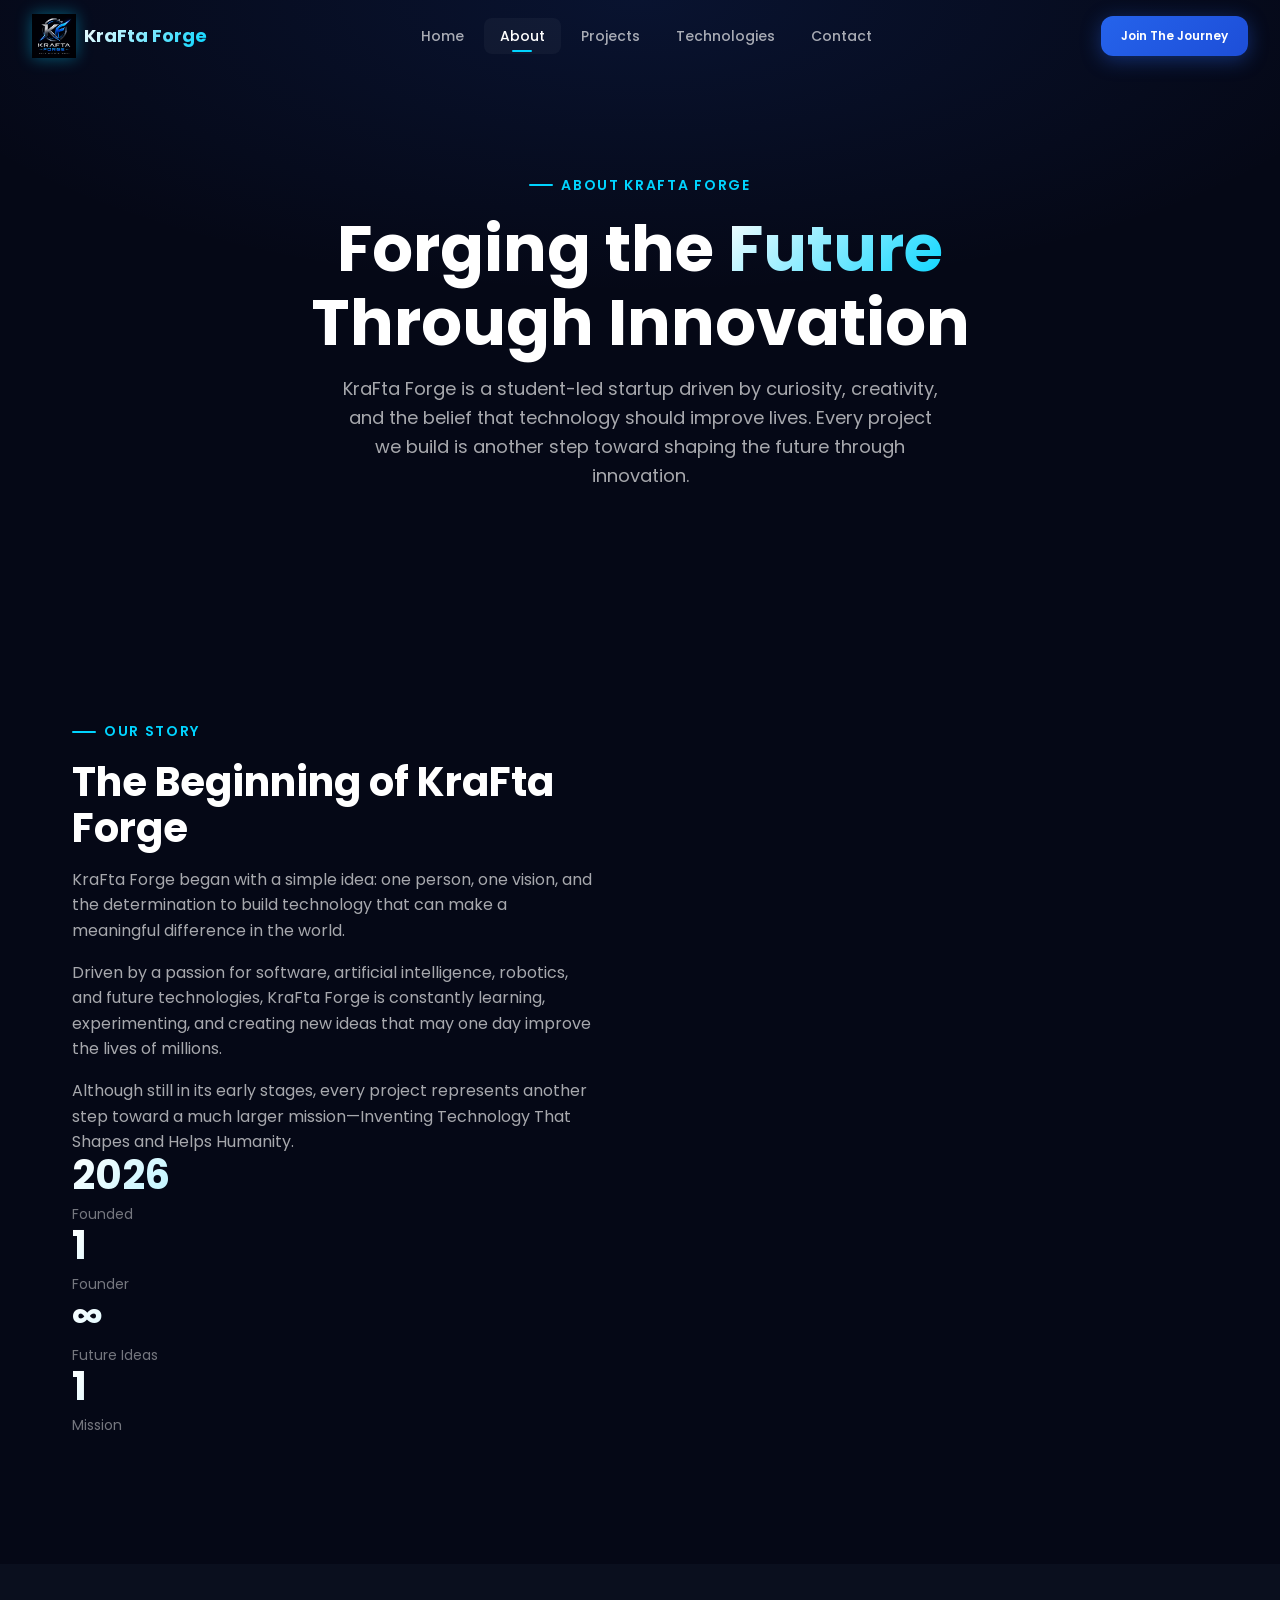
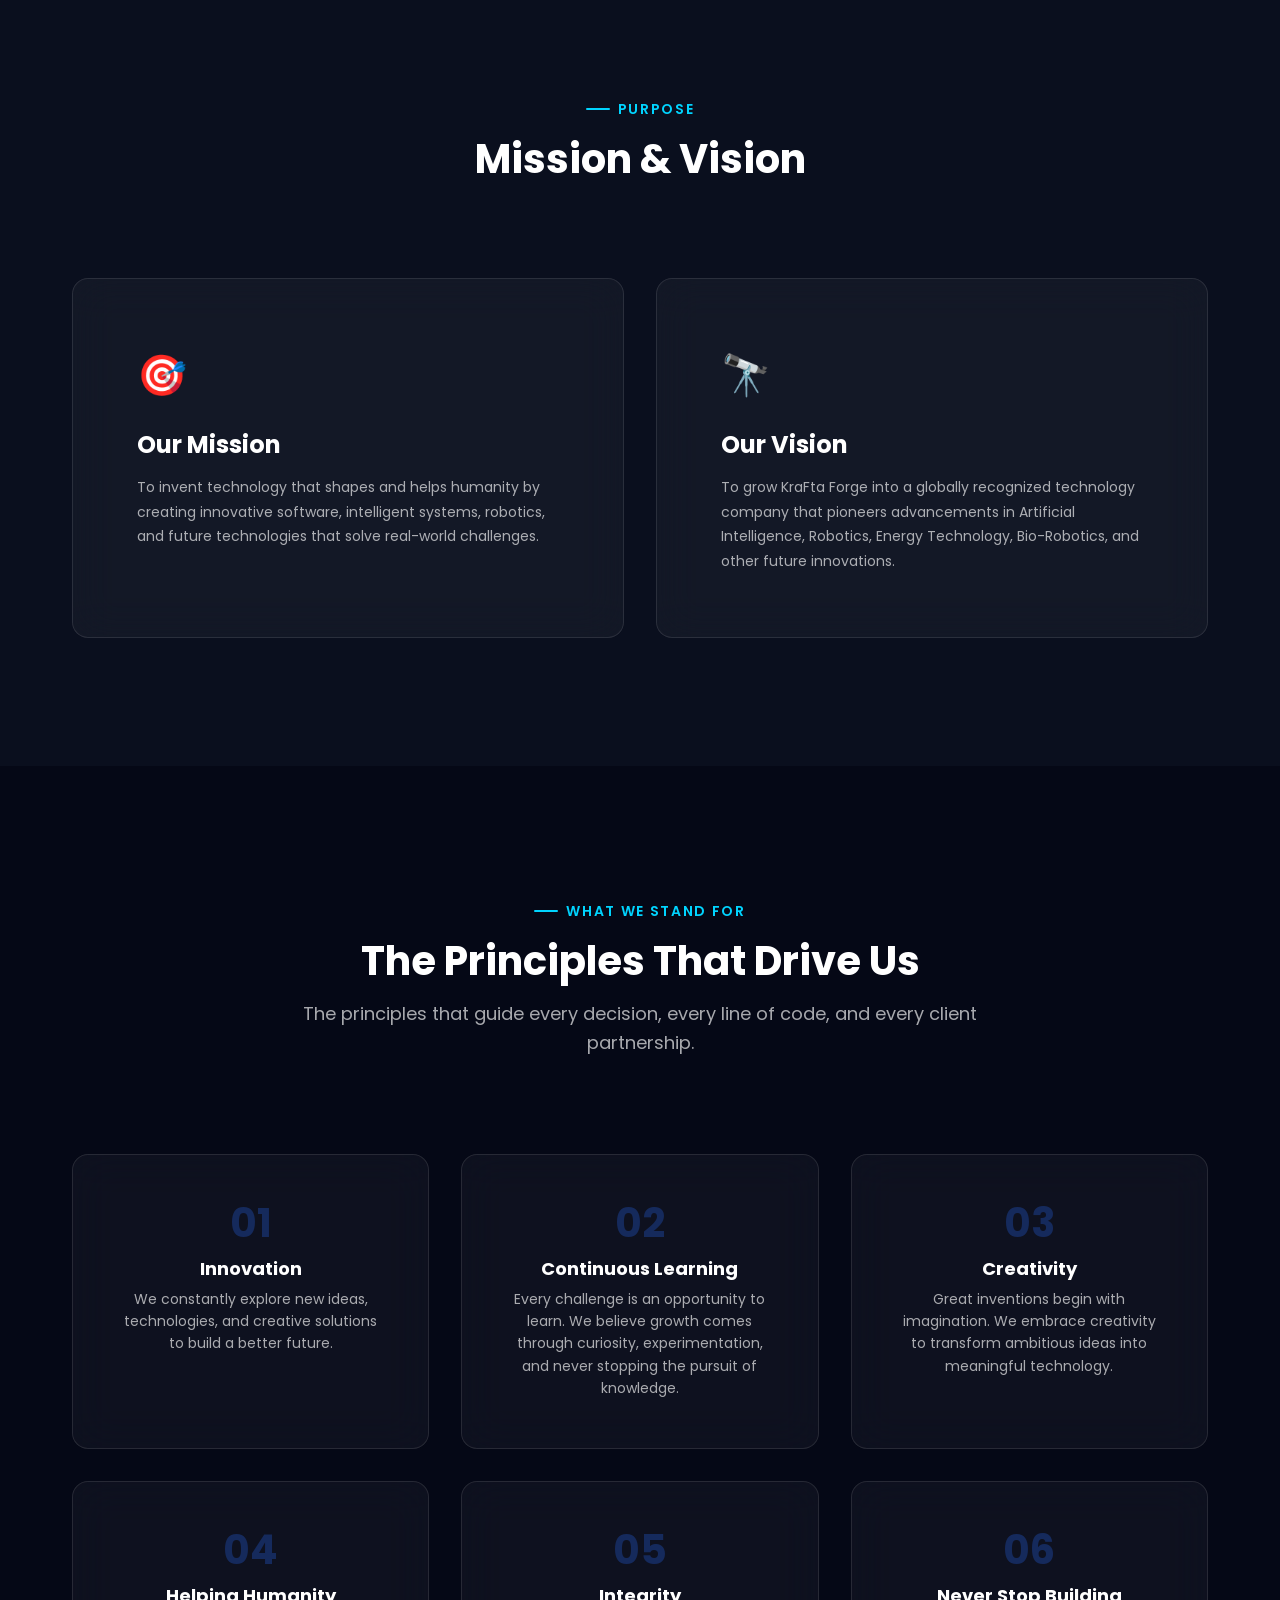
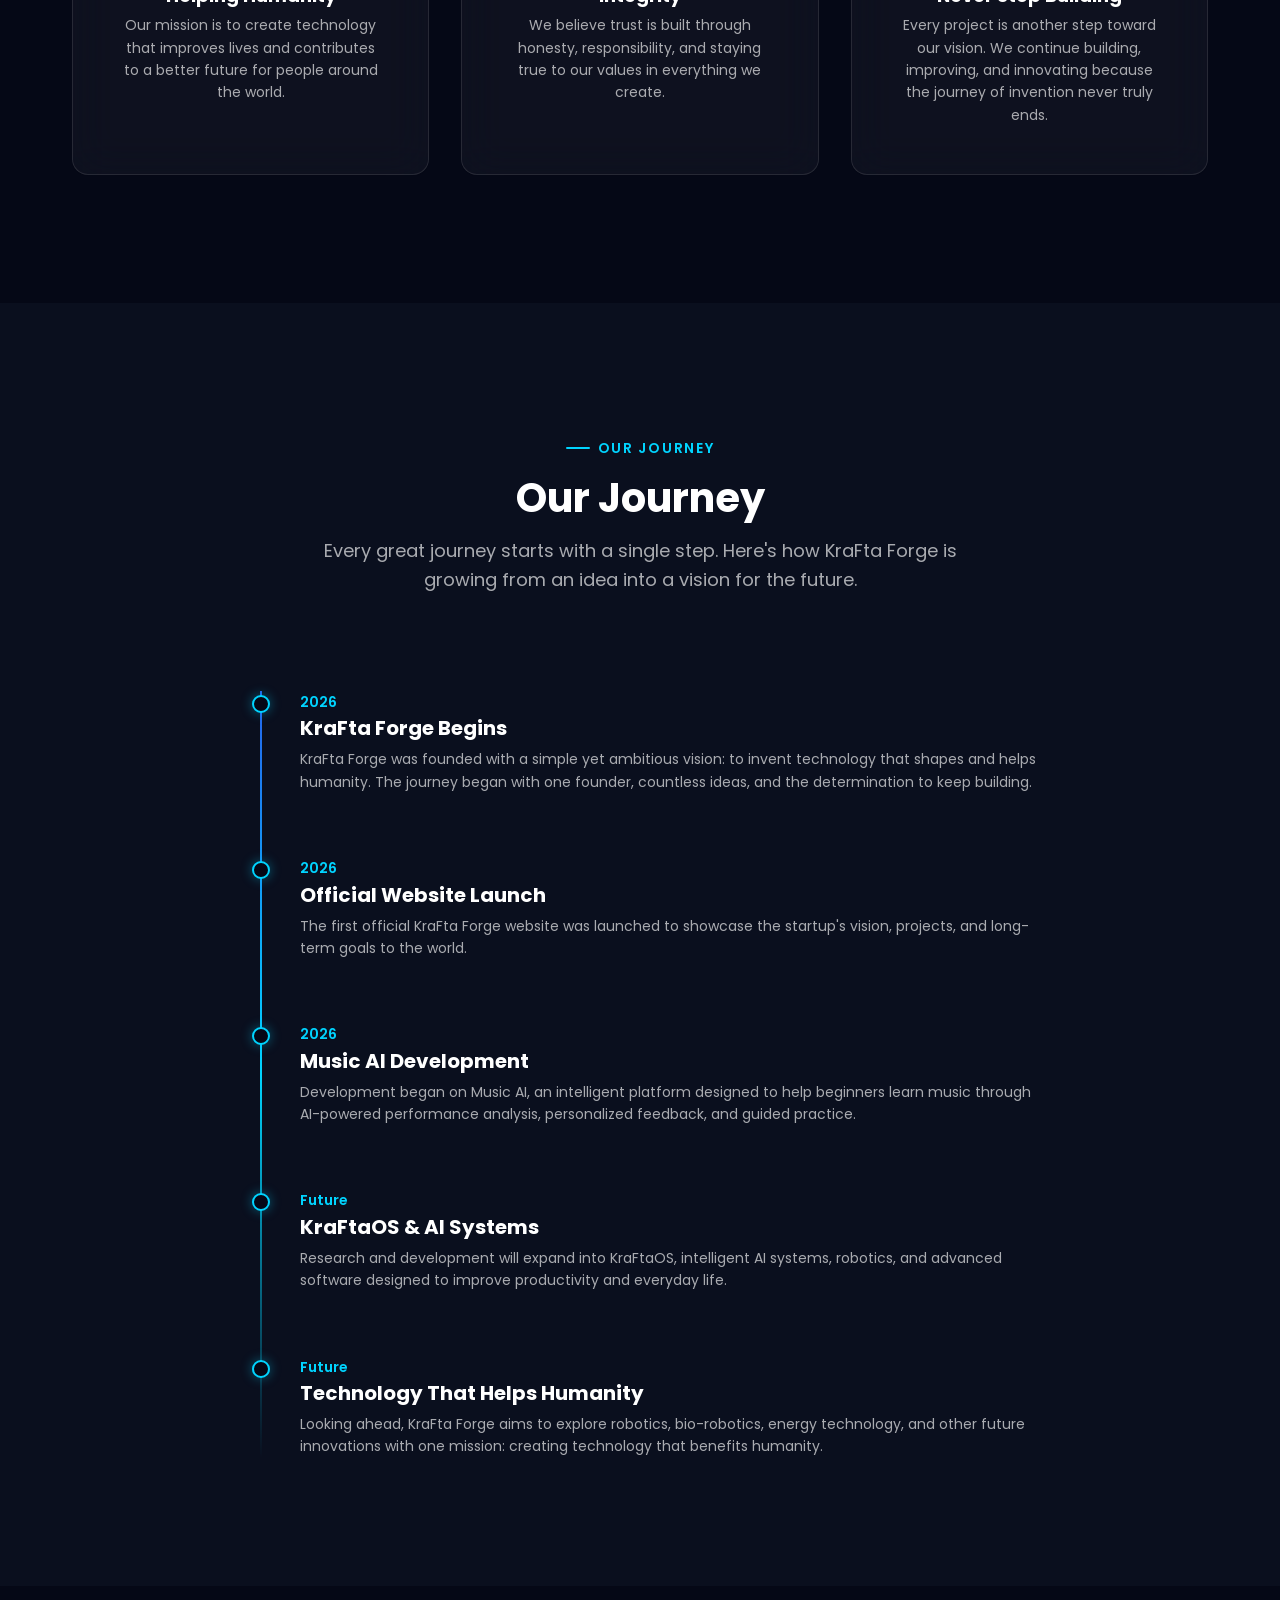
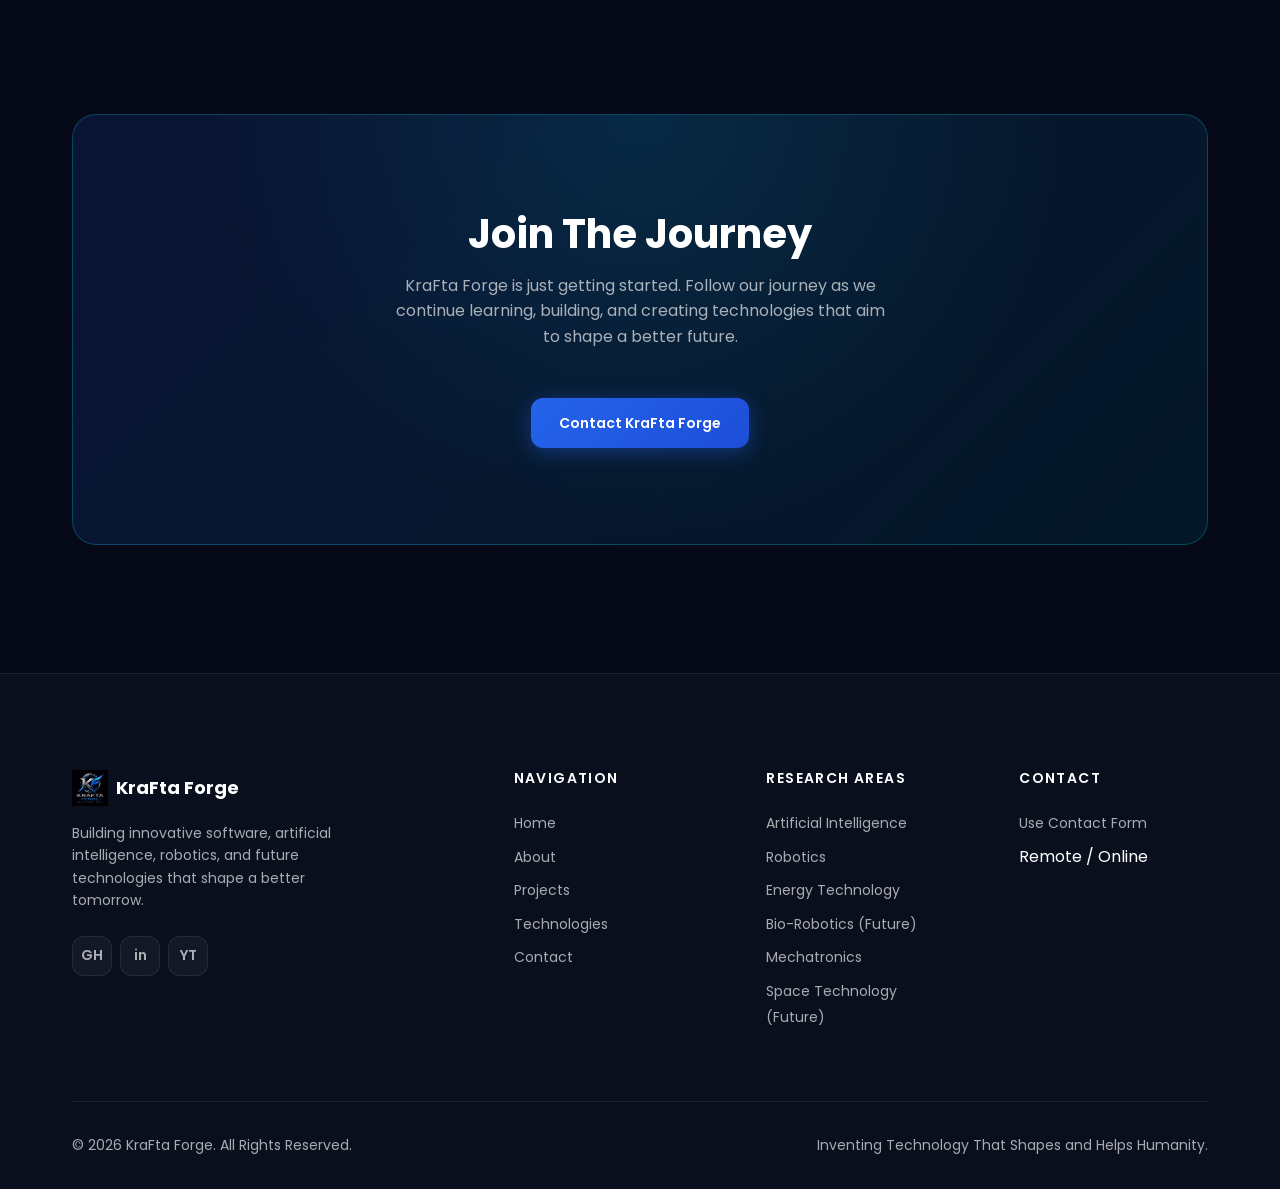
==== commit 16c3b969: "Fix website footer and logo paths" ====
--- a/about.html
+++ b/about.html
@@ -271,7 +271,7 @@
       <!-- Brand -->
       <div class="footer__brand">
         <a href="index.html" class="footer__logo">
-          <img src="logo.png" alt="KraFta Forge Logo" width="36" height="36">
+          <img src="images/logo.png" alt="KraFta Forge Logo" width="36" height="36">
           KraFta Forge
         </a>
 
@@ -306,10 +306,11 @@
 
         <ul class="footer__links" role="list">
           <li><a href="technologies.html">Artificial Intelligence</a></li>
-          <li><a href="technologies.html">Software Development</a></li>
           <li><a href="technologies.html">Robotics</a></li>
           <li><a href="technologies.html">Energy Technology</a></li>
           <li><a href="technologies.html">Bio-Robotics (Future)</a></li>
+          <li><a href="technologies.html">Mechatronics</a></li>
+          <li><a href="technologies.html">Space Technology (Future)</a></li>
         </ul>
       </div>
 
@@ -318,15 +319,8 @@
         <h4 class="footer__heading">Contact</h4>
 
         <ul class="footer__links" role="list">
-          <li>
-            <a href="mailto:YOUR_EMAIL@gmail.com">
-              YOUR_EMAIL@gmail.com
-            </a>
-          </li>
-
-          <li>Ranchi, Jharkhand, India</li>
-
-          <li>Student-Led Startup</li>
+          <li><a href="contact.html">Use Contact Form</a></li>
+          <li>Remote / Online</li>
         </ul>
       </div>
 
